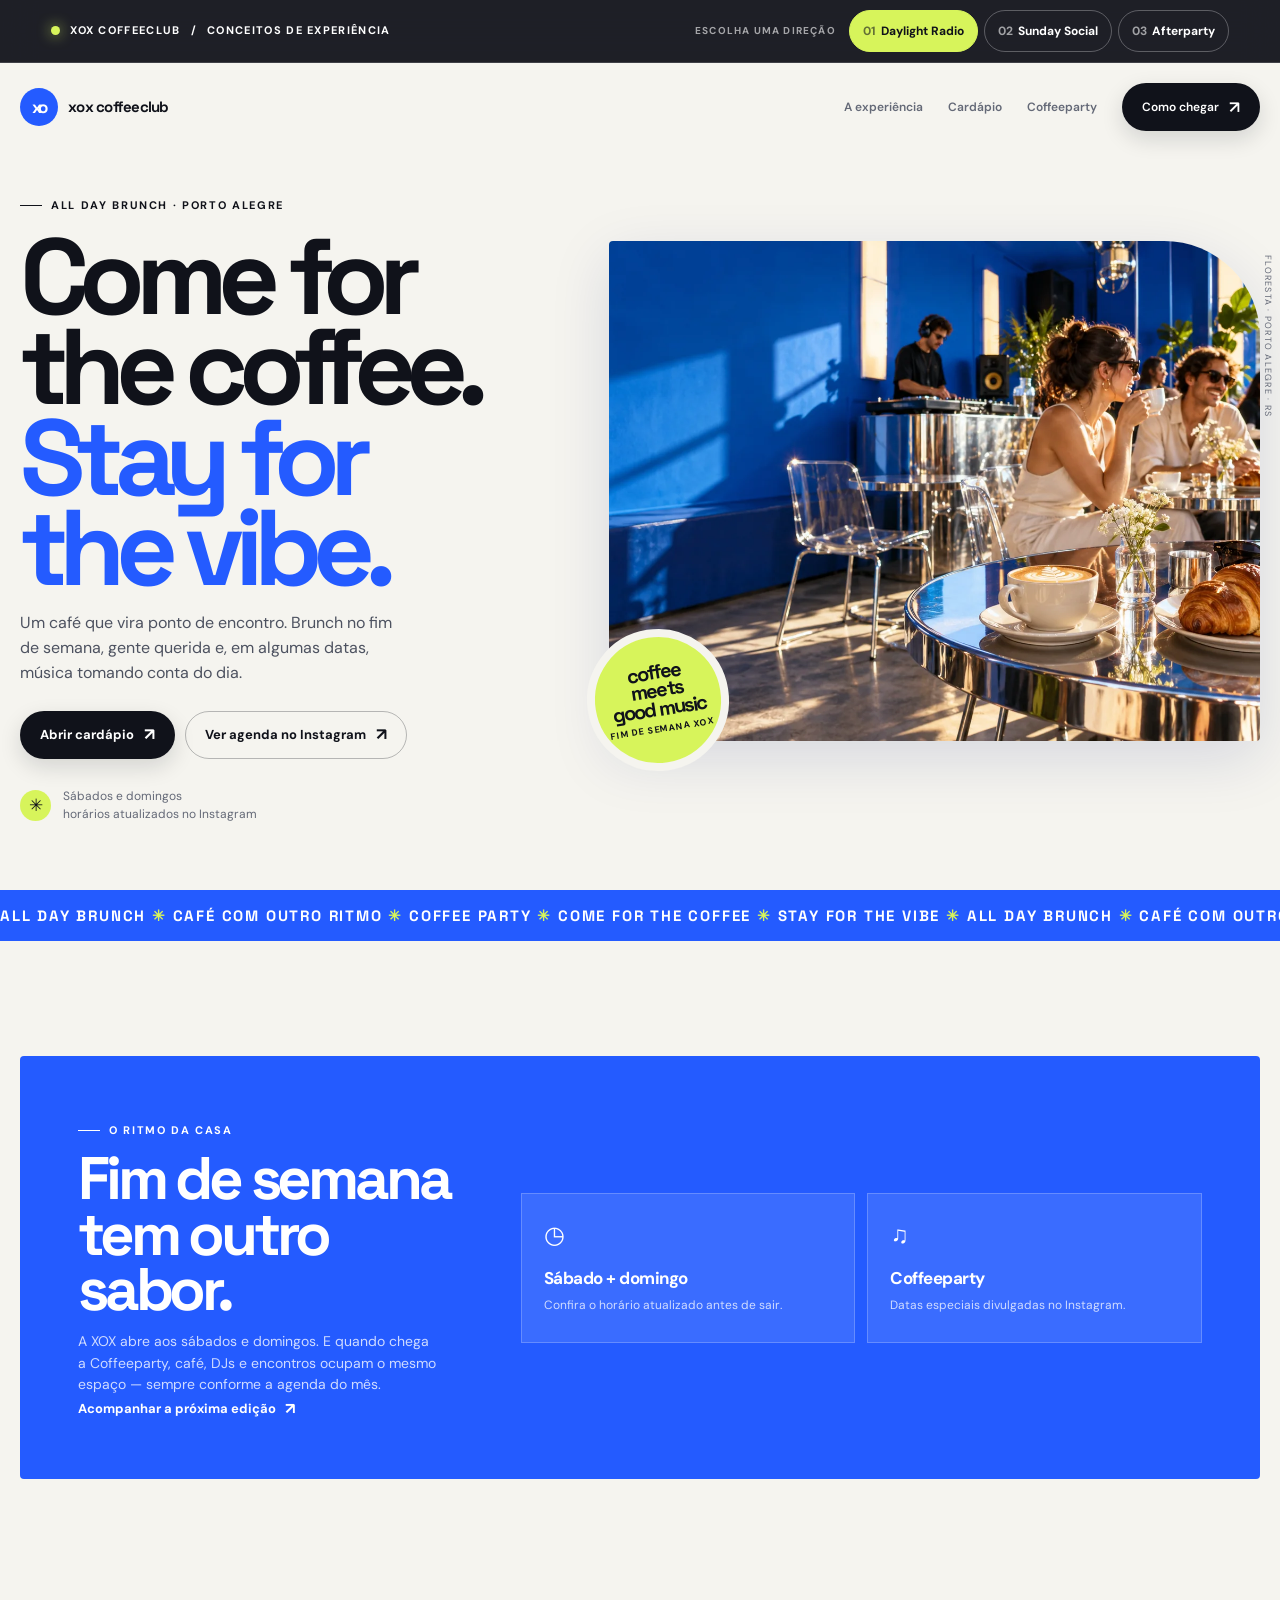
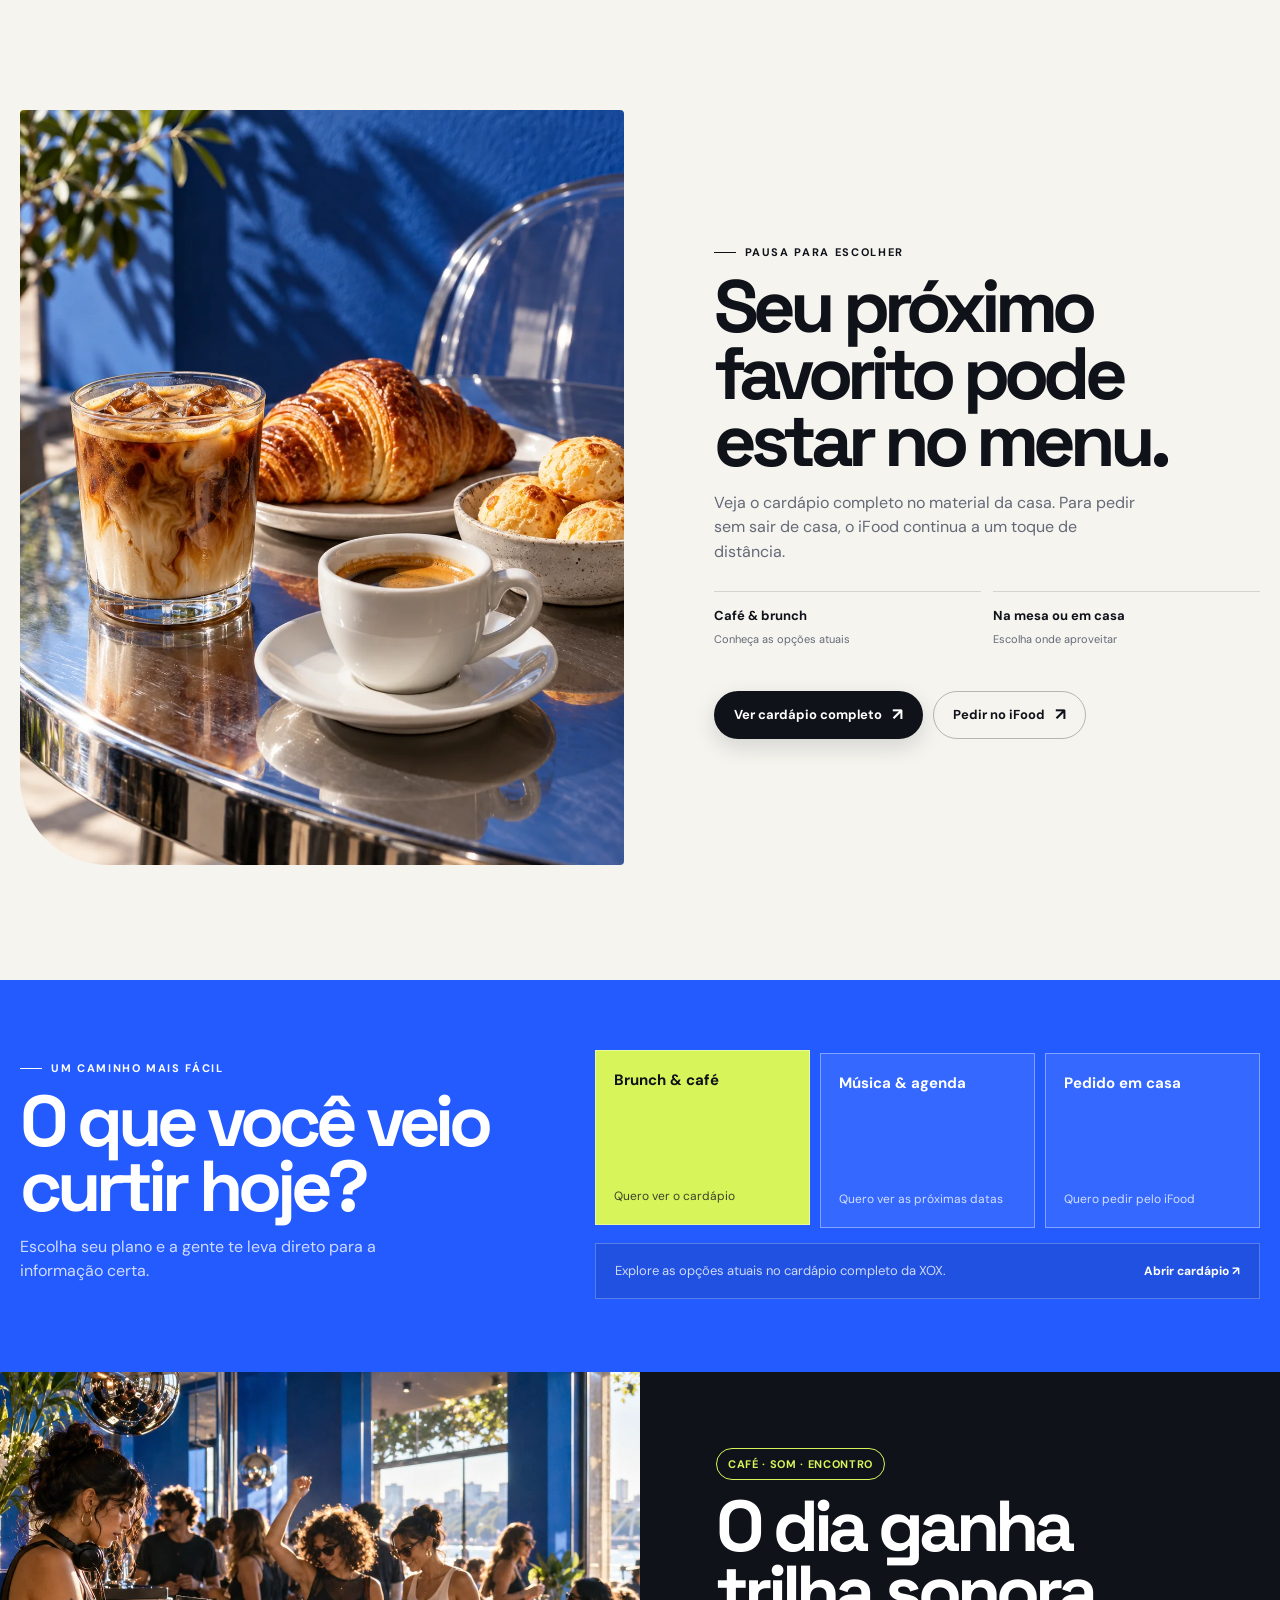
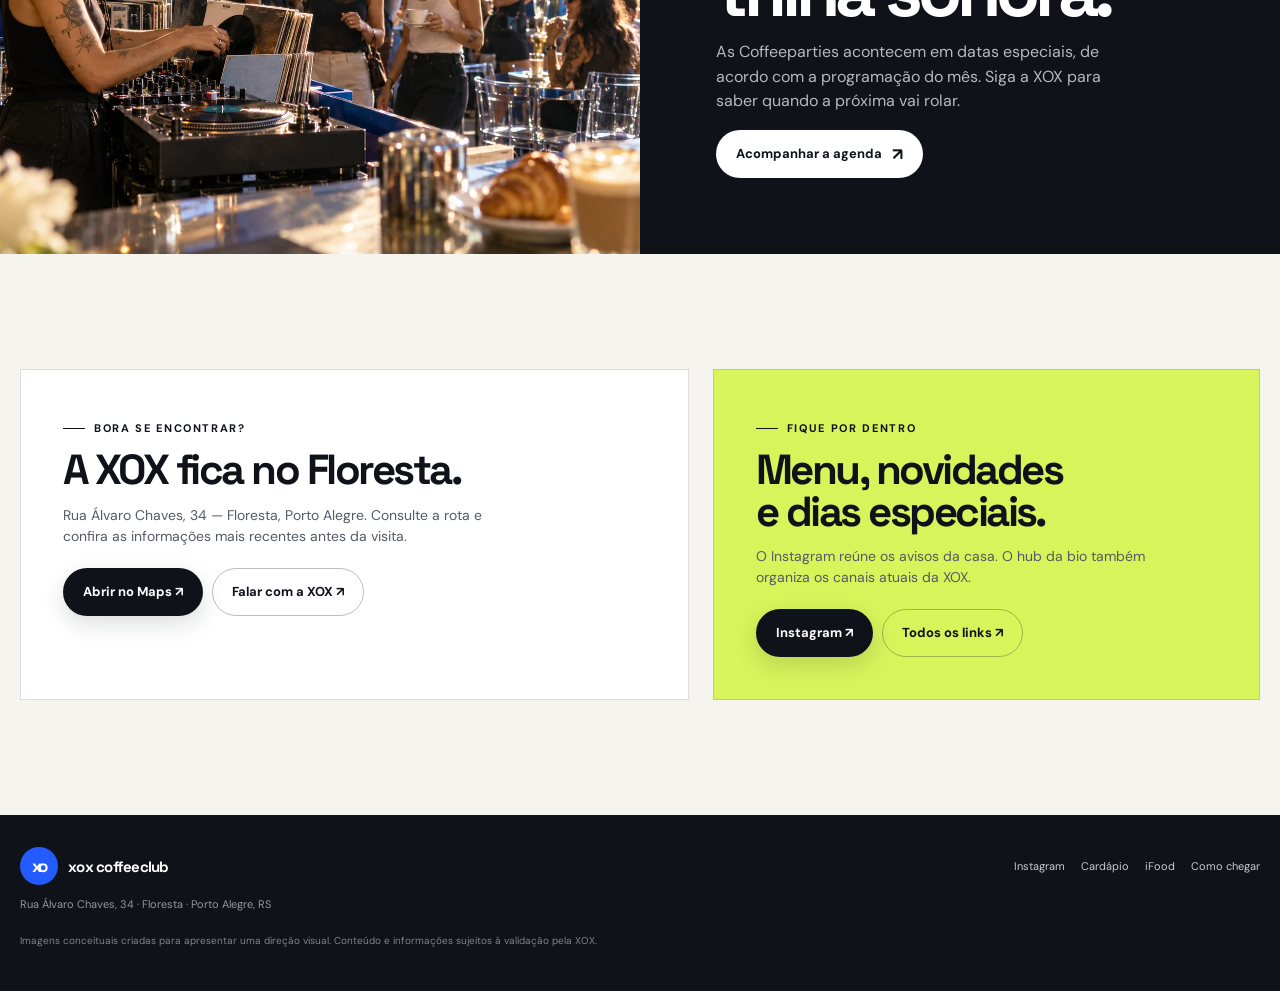
==== site/index.html @ 33d0fae4 "Build XOX Coffeeclub concept with three visual directions" ====
<!doctype html>
<html lang="pt-BR">
<head>
  <meta charset="utf-8">
  <meta name="viewport" content="width=device-width, initial-scale=1">
  <meta name="theme-color" content="#245bff">
  <meta name="description" content="XOX Coffeeclub — brunch de fim de semana, café e coffeeparties em Porto Alegre. Come for the coffee, stay for the vibe.">
  <title>XOX Coffeeclub — come for the coffee, stay for the vibe</title>
  <link rel="icon" href="assets/xox-mark.svg" type="image/svg+xml">
  <link rel="preconnect" href="https://fonts.googleapis.com">
  <link rel="preconnect" href="https://fonts.gstatic.com" crossorigin>
  <link href="https://fonts.googleapis.com/css2?family=Bebas+Neue&family=DM+Sans:wght@400;500;600;700&family=DM+Serif+Display:ital@0;1&family=Space+Grotesk:wght@400;500;600;700&display=swap" rel="stylesheet">
  <style>
    :root{color-scheme:light;--blue:#245bff;--blue-deep:#102c9f;--ink:#10121a;--paper:#f5f4ef;--white:#fff;--chrome:#c9cdd5;--lime:#d7f45b;--coral:#ff765e;--muted:#646977;--line:rgba(16,18,26,.14);--sans:"DM Sans",Arial,sans-serif;--display:"Space Grotesk",Arial,sans-serif;--serif:"DM Serif Display",Georgia,serif;--poster:"Bebas Neue",Impact,sans-serif;--ease:cubic-bezier(.2,.72,.2,1);--shadow:0 18px 60px rgba(14,34,113,.13)}
    *{box-sizing:border-box}html{scroll-behavior:smooth;scroll-padding-top:88px}body{margin:0;background:var(--paper);color:var(--ink);font-family:var(--sans);font-size:16px;line-height:1.55}a{color:inherit}button{font:inherit}img{display:block;max-width:100%}a,button{-webkit-tap-highlight-color:transparent}a:focus-visible,button:focus-visible{outline:3px solid var(--coral);outline-offset:4px}::selection{background:var(--lime);color:var(--ink)}
    .skip-link{position:fixed;z-index:1000;left:12px;top:12px;padding:12px 16px;background:var(--ink);color:#fff;transform:translateY(-160%)}.skip-link:focus{transform:none}
    .concept-bar{position:sticky;z-index:50;top:0;display:flex;align-items:center;justify-content:space-between;gap:12px;padding:10px clamp(14px,4vw,52px);background:rgba(16,18,26,.94);color:#fff;backdrop-filter:blur(16px);border-bottom:1px solid rgba(255,255,255,.15)}.concept-id{display:flex;align-items:center;gap:10px;font-size:11px;font-weight:700;letter-spacing:.12em;text-transform:uppercase;white-space:nowrap}.concept-dot{width:9px;height:9px;border-radius:50%;background:var(--lime);box-shadow:0 0 14px rgba(215,244,91,.8)}.switcher{display:flex;align-items:center;gap:6px}.switcher-label{margin-right:7px;color:rgba(255,255,255,.6);font-size:10px;font-weight:700;letter-spacing:.12em;text-transform:uppercase}.switcher button{min-height:42px;padding:0 13px;border:1px solid rgba(255,255,255,.28);border-radius:999px;background:transparent;color:#fff;font-size:12px;font-weight:700;cursor:pointer;transition:background .18s var(--ease),color .18s var(--ease),border-color .18s var(--ease),transform .18s var(--ease)}.switcher button:hover{transform:translateY(-1px);border-color:#fff}.switcher button[aria-pressed="true"]{background:var(--lime);border-color:var(--lime);color:var(--ink)}.switcher button .key{opacity:.58;margin-right:5px;font-variant-numeric:tabular-nums}.design-status{position:absolute;width:1px;height:1px;padding:0;margin:-1px;overflow:hidden;clip:rect(0,0,0,0);white-space:nowrap;border:0}
    .design{min-height:100vh;animation:designIn .48s var(--ease) both}.design[hidden]{display:none}.design.is-leaving{opacity:0;transform:translateY(8px);transition:opacity .16s ease,transform .16s ease}@keyframes designIn{from{opacity:0;transform:translateY(9px)}to{opacity:1;transform:translateY(0)}}
    .wrap{width:min(1240px,100% - 36px);margin-inline:auto}.eyebrow{display:inline-flex;align-items:center;gap:9px;font-size:11px;font-weight:700;letter-spacing:.15em;text-transform:uppercase}.eyebrow::before{content:"";width:22px;height:1px;background:currentColor}.pill{display:inline-flex;align-items:center;gap:8px;min-height:32px;padding:6px 11px;border:1px solid currentColor;border-radius:99px;font-size:11px;font-weight:700;letter-spacing:.06em;text-transform:uppercase}.btn{display:inline-flex;align-items:center;justify-content:center;gap:10px;min-height:48px;padding:0 19px;border:1px solid transparent;border-radius:99px;text-decoration:none;font-size:13px;font-weight:700;transition:transform .2s var(--ease),background .2s var(--ease),color .2s var(--ease),box-shadow .2s var(--ease)}.btn:hover{transform:translateY(-2px)}.btn-primary{background:var(--ink);color:#fff;box-shadow:0 8px 22px rgba(16,18,26,.14)}.btn-primary:hover{background:var(--blue);box-shadow:0 12px 26px rgba(36,91,255,.24)}.btn-light{background:var(--white);color:var(--ink)}.btn-outline{border-color:rgba(16,18,26,.28);background:transparent;color:var(--ink)}.arrow{font-size:17px;line-height:1;transition:transform .2s var(--ease)}.btn:hover .arrow{transform:translateX(4px)}.section-pad{padding-block:clamp(62px,9vw,116px)}.section-head{display:flex;align-items:end;justify-content:space-between;gap:24px;margin-bottom:30px}.section-head h2{max-width:720px;margin:10px 0 0;font-family:var(--display);font-size:clamp(34px,6vw,68px);line-height:.98;letter-spacing:-.06em}.section-head p{max-width:340px;margin:0;color:var(--muted);font-size:14px}.text-link{display:inline-flex;align-items:center;gap:9px;text-decoration:none;font-size:13px;font-weight:700}.text-link::after{content:"↗";font-size:16px;transition:transform .2s var(--ease)}.text-link:hover::after{transform:translate(2px,-2px)}
    /* Direction 01 — Daylight Radio: cobalt, editorial grid, light-as-stage. */
    .v1{--local-blue:#245bff;background:var(--paper)}.v1 .site-header{display:flex;align-items:center;justify-content:space-between;padding:20px 0}.brand-lockup{display:flex;align-items:center;gap:10px;text-decoration:none}.brand-symbol{display:grid;place-items:center;width:38px;height:38px;border-radius:50%;background:var(--blue);color:white;font-family:var(--display);font-size:17px;font-weight:700;letter-spacing:-.12em}.brand-name{font-family:var(--display);font-size:15px;font-weight:700;letter-spacing:-.05em}.site-nav{display:flex;align-items:center;gap:25px}.site-nav a{font-size:12px;font-weight:600;text-decoration:none;color:var(--muted)}.site-nav a:hover{color:var(--blue)}.site-nav .btn{color:white}.v1 .hero{display:grid;grid-template-columns:.88fr 1.12fr;align-items:center;gap:38px;padding:38px 0 66px}.v1 .hero-copy{position:relative;z-index:1}.v1 .hero h1{max-width:650px;margin:18px 0;font-family:var(--display);font-size:clamp(56px,8.4vw,112px);font-weight:700;line-height:.84;letter-spacing:-.09em}.v1 .hero h1 em{font-style:normal;color:var(--blue)}.v1 .hero-copy>p{max-width:390px;color:#4d5260;font-size:16px}.hero-actions{display:flex;flex-wrap:wrap;gap:10px;margin-top:25px}.hero-note{display:flex;align-items:center;gap:12px;margin-top:28px;color:var(--muted);font-size:12px}.hero-note .note-mark{display:grid;place-items:center;width:31px;height:31px;border-radius:50%;background:var(--lime);color:var(--ink);font-size:17px}.v1 .hero-visual{position:relative;min-height:530px}.v1 .hero-photo{position:absolute;inset:0 0 30px 22px;width:calc(100% - 22px);height:calc(100% - 30px);object-fit:cover;border-radius:4px 96px 4px 4px;box-shadow:var(--shadow)}.hero-stamp{position:absolute;left:0;bottom:0;display:grid;place-content:center;width:142px;height:142px;border:8px solid var(--paper);border-radius:50%;background:var(--lime);color:var(--ink);text-align:center;transform:rotate(-9deg)}.hero-stamp b{font-family:var(--display);font-size:20px;line-height:.92;letter-spacing:-.08em}.hero-stamp span{margin-top:5px;font-size:9px;font-weight:700;letter-spacing:.1em;text-transform:uppercase}.side-caption{position:absolute;right:-14px;top:14px;writing-mode:vertical-rl;color:var(--muted);font-size:9px;letter-spacing:.14em;text-transform:uppercase}.ticker{overflow:hidden;background:var(--blue);color:white}.ticker-track{display:flex;width:max-content;gap:28px;padding:14px 0;animation:ticker 28s linear infinite}.ticker-track span{font-family:var(--display);font-size:15px;font-weight:700;letter-spacing:.12em;text-transform:uppercase}.ticker-track i{color:var(--lime);font-style:normal}@keyframes ticker{to{transform:translateX(-50%)}}
    .v1 .weekend{display:grid;grid-template-columns:.75fr 1.25fr;gap:34px;align-items:center;background:var(--blue);color:#fff;border-radius:4px;padding:clamp(25px,5vw,58px)}.weekend h2{margin:12px 0;font-family:var(--display);font-size:clamp(34px,5vw,60px);line-height:.92;letter-spacing:-.07em}.weekend p{max-width:360px;margin-bottom:0;color:rgba(255,255,255,.78);font-size:14px}.weekend-info{display:grid;grid-template-columns:1fr 1fr;gap:12px}.info-tile{min-height:150px;padding:22px;background:rgba(255,255,255,.1);border:1px solid rgba(255,255,255,.22)}.info-tile .tile-icon{font-size:24px}.info-tile h3{margin:12px 0 5px;font-size:17px;letter-spacing:-.03em}.info-tile p{margin:0;color:rgba(255,255,255,.76);font-size:12px}.v1 .menu-feature{display:grid;grid-template-columns:1.05fr .95fr;gap:clamp(28px,7vw,90px);align-items:center}.menu-photo{width:100%;aspect-ratio:4/5;object-fit:cover;border-radius:4px 4px 4px 88px}.menu-copy h2{margin:12px 0;font-family:var(--display);font-size:clamp(40px,6vw,74px);line-height:.91;letter-spacing:-.08em}.menu-copy>p{max-width:435px;color:var(--muted)}.menu-points{display:grid;grid-template-columns:1fr 1fr;gap:12px;margin:26px 0}.menu-point{padding:14px 0;border-top:1px solid var(--line)}.menu-point b{display:block;font-size:13px}.menu-point span{font-size:11px;color:var(--muted)}.v1 .party-band{display:grid;grid-template-columns:1fr 1fr;background:var(--ink);color:#fff}.party-band img{width:100%;height:100%;min-height:380px;object-fit:cover}.party-copy{padding:clamp(28px,6vw,76px);align-self:center}.party-copy h2{margin:14px 0;font-family:var(--display);font-size:clamp(40px,6vw,72px);line-height:.9;letter-spacing:-.07em}.party-copy p{max-width:400px;color:rgba(255,255,255,.7)}.party-copy .pill{color:var(--lime)}.visit-block{display:grid;grid-template-columns:1.1fr .9fr;gap:24px;align-items:stretch}.visit-card{padding:clamp(24px,4vw,42px);background:#fff;border:1px solid var(--line)}.visit-card.blue{background:var(--lime)}.visit-card h3{margin:12px 0;font-family:var(--display);font-size:clamp(28px,4vw,42px);line-height:.98;letter-spacing:-.06em}.visit-card p{max-width:440px;color:#555a66;font-size:14px}.visit-actions{display:flex;flex-wrap:wrap;gap:9px;margin-top:20px}.v1 .footer{padding:32px 0;background:var(--ink);color:#fff}.footer-row{display:flex;align-items:center;justify-content:space-between;gap:18px}.footer-meta{color:rgba(255,255,255,.56);font-size:11px}.footer-links{display:flex;flex-wrap:wrap;gap:16px}.footer-links a{font-size:11px;color:rgba(255,255,255,.78);text-decoration:none}.concept-note{margin-top:20px;color:rgba(255,255,255,.48);font-size:10px}
    /* Direction 02 — Sunday Social: soft editorial journal, hospitality first. */
    .v2{background:#f7f3e9;color:#201b17}.v2 .site-header{display:flex;align-items:center;justify-content:space-between;padding:20px 0;border-bottom:1px solid rgba(32,27,23,.17)}.v2 .brand-symbol{border-radius:10px;background:#e3e5ff;color:#233bb5}.v2 .brand-name{font-family:var(--serif);font-size:19px;font-weight:400;letter-spacing:-.03em}.v2 .site-nav a{color:#635d55}.v2 .site-nav .btn{color:#fff}.v2 .hero{position:relative;display:grid;grid-template-columns:.72fr 1.28fr;gap:35px;align-items:center;padding:54px 0 85px}.v2 .hero h1{max-width:570px;margin:18px 0;font-family:var(--serif);font-size:clamp(57px,8vw,106px);font-weight:400;line-height:.88;letter-spacing:-.065em}.v2 .hero h1 em{color:#3159e8;font-weight:400}.v2 .hero-copy>p{max-width:360px;color:#645f59;font-size:15px}.v2 .hero-visual{position:relative;padding:0 14px 20px 0}.v2 .hero-photo{width:100%;height:min(60vw,610px);min-height:390px;object-fit:cover;border-radius:48% 48% 3px 3px}.v2 .hero-stamp{left:auto;right:-5px;bottom:0;width:128px;height:128px;border:7px solid #f7f3e9;background:#ffad83;transform:rotate(8deg)}.v2 .side-caption{right:auto;left:-17px;top:70px;color:#615c57}.v2 .hero-note .note-mark{background:#d9e3ff}.v2 .journal-rule{border-top:1px solid rgba(32,27,23,.17);border-bottom:1px solid rgba(32,27,23,.17);padding:14px 0;color:#5b554d;font-family:var(--serif);font-size:18px;text-align:center}.v2 .journal-rule em{color:#3159e8}.v2 .weekend{position:relative;display:grid;grid-template-columns:.8fr 1.2fr;gap:30px;align-items:start;background:#e3e5ff;color:#201b17;border-radius:160px 4px 4px 4px;padding:clamp(30px,5vw,60px)}.v2 .weekend h2{margin:13px 0;font-family:var(--serif);font-size:clamp(36px,5vw,57px);font-weight:400;line-height:.96;letter-spacing:-.06em}.v2 .weekend p{max-width:350px;color:#5e5a67}.v2 .weekend-info{gap:0}.v2 .info-tile{min-height:144px;background:transparent;border:0;border-left:1px solid rgba(32,27,23,.2);border-radius:0}.v2 .info-tile h3{font-family:var(--serif);font-size:20px;font-weight:400}.v2 .info-tile p{color:#5e5a67}.v2 .menu-feature{display:grid;grid-template-columns:.85fr 1.15fr;gap:clamp(28px,7vw,100px);align-items:center}.v2 .menu-photo{order:2;aspect-ratio:1/1;border-radius:50% 50% 4px 4px}.v2 .menu-copy{order:1}.v2 .menu-copy h2{font-family:var(--serif);font-size:clamp(45px,6vw,76px);font-weight:400;line-height:.94;letter-spacing:-.07em}.v2 .menu-point{border-color:rgba(32,27,23,.2)}.v2 .party-band{display:grid;grid-template-columns:1.1fr .9fr;background:#ffd7c3;color:#201b17}.v2 .party-band img{min-height:390px}.v2 .party-copy{padding:clamp(28px,6vw,68px);align-self:center}.v2 .party-copy h2{font-family:var(--serif);font-size:clamp(42px,6vw,70px);font-weight:400;line-height:.91;letter-spacing:-.07em}.v2 .party-copy p{color:#5e524b}.v2 .party-copy .pill{color:#20202a}.v2 .visit-card{background:#fffdf8;border-radius:3px 80px 3px 3px}.v2 .visit-card.blue{background:#dce6ff;border-radius:80px 3px 3px 3px}.v2 .visit-card h3{font-family:var(--serif);font-size:clamp(31px,4vw,45px);font-weight:400;line-height:.98}.v2 .visit-card p{color:#625e58}.v2 .btn-primary{background:#243fbf}.v2 .btn-primary:hover{background:#172d98}.v2 .footer{padding:32px 0;background:#201b17;color:#fff}
    /* Direction 03 — Coffee Afterparty: oversized type, poster grid, chrome night. */
    .v3{background:#10121a;color:#f5f4ef}.v3 .site-header{display:flex;align-items:center;justify-content:space-between;padding:20px 0;border-bottom:1px solid rgba(255,255,255,.19)}.v3 .brand-symbol{background:var(--lime);color:var(--ink);border-radius:0;font-family:var(--poster);font-size:21px}.v3 .brand-name{font-family:var(--poster);font-size:20px;letter-spacing:.04em}.v3 .site-nav a{color:rgba(255,255,255,.65)}.v3 .site-nav .btn{color:#10121a}.v3 .btn-primary{background:var(--lime);color:var(--ink)}.v3 .btn-primary:hover{background:#fff}.v3 .btn-outline{color:#fff;border-color:rgba(255,255,255,.45)}.v3 .hero{position:relative;display:grid;grid-template-columns:1fr 1fr;min-height:670px;align-items:stretch;padding:42px 0 54px}.v3 .hero-copy{position:relative;z-index:2;display:flex;flex-direction:column;justify-content:center;padding:24px 0}.v3 .hero h1{max-width:740px;margin:18px -90px 16px 0;font-family:var(--poster);font-size:clamp(90px,15vw,198px);font-weight:400;line-height:.72;letter-spacing:-.035em}.v3 .hero h1 em{color:var(--lime);font-style:normal}.v3 .hero-copy>p{max-width:375px;color:rgba(255,255,255,.68)}.v3 .hero-visual{position:relative;min-height:540px}.v3 .hero-photo{position:absolute;inset:0;width:100%;height:100%;object-fit:cover;clip-path:polygon(14% 0,100% 0,100% 100%,0 87%)}.v3 .hero-stamp{left:auto;right:-4px;bottom:5px;width:132px;height:132px;border:7px solid var(--ink);border-radius:0;background:var(--coral);transform:rotate(8deg)}.v3 .hero-stamp b{font-family:var(--poster);font-size:25px;letter-spacing:.02em}.v3 .hero-note{color:rgba(255,255,255,.55)}.v3 .hero-note .note-mark{border-radius:0;background:var(--lime)}.v3 .side-caption{right:4px;color:rgba(255,255,255,.68)}.v3 .poster-strip{overflow:hidden;padding:12px 0;background:var(--lime);color:var(--ink);transform:rotate(-1deg) scale(1.01)}.v3 .poster-strip div{display:flex;align-items:center;justify-content:space-around;gap:24px;min-width:900px;font-family:var(--poster);font-size:21px;letter-spacing:.08em;text-transform:uppercase}.v3 .poster-strip span::after{content:"✳";margin-left:24px;color:var(--blue)}.v3 .weekend{display:grid;grid-template-columns:.8fr 1.2fr;gap:30px;align-items:start;border:1px solid rgba(255,255,255,.24);padding:clamp(25px,5vw,56px)}.v3 .weekend h2{margin:12px 0;font-family:var(--poster);font-size:clamp(47px,7vw,82px);line-height:.83;letter-spacing:.01em}.v3 .weekend p{max-width:360px;color:rgba(255,255,255,.62)}.v3 .weekend-info{gap:0}.v3 .info-tile{background:transparent;border:0;border-left:1px solid rgba(255,255,255,.25);border-radius:0}.v3 .info-tile h3{font-family:var(--poster);font-size:25px;letter-spacing:.03em}.v3 .info-tile p{color:rgba(255,255,255,.58)}.v3 .section-head p{color:rgba(255,255,255,.58)}.v3 .section-head h2{font-family:var(--poster);font-size:clamp(48px,8vw,92px);font-weight:400;line-height:.84;letter-spacing:.01em}.v3 .menu-feature{display:grid;grid-template-columns:1fr 1fr;gap:30px;align-items:center}.v3 .menu-photo{aspect-ratio:1/1;object-fit:cover;border:1px solid rgba(255,255,255,.25);border-radius:0}.v3 .menu-copy h2{font-family:var(--poster);font-size:clamp(55px,8vw,96px);font-weight:400;line-height:.82;letter-spacing:.01em}.v3 .menu-copy>p{color:rgba(255,255,255,.62)}.v3 .menu-point{border-color:rgba(255,255,255,.22)}.v3 .menu-point span{color:rgba(255,255,255,.5)}.v3 .party-band{display:grid;grid-template-columns:1fr 1fr;border-block:1px solid rgba(255,255,255,.22);background:#181b25}.v3 .party-band img{min-height:420px}.v3 .party-copy h2{font-family:var(--poster);font-size:clamp(56px,8vw,96px);font-weight:400;line-height:.8;letter-spacing:.01em}.v3 .party-copy p{color:rgba(255,255,255,.62)}.v3 .party-copy .pill{color:var(--lime)}.v3 .visit-card{background:#1a1d27;border:1px solid rgba(255,255,255,.25)}.v3 .visit-card.blue{background:var(--blue);border-color:var(--blue)}.v3 .visit-card h3{font-family:var(--poster);font-size:clamp(38px,5vw,58px);font-weight:400;line-height:.85;letter-spacing:.01em}.v3 .visit-card p{color:rgba(255,255,255,.7)}.v3 .footer{padding:32px 0;background:#08090d;color:#fff}
    .experience{position:relative;overflow:hidden;background:var(--blue);color:#fff}.experience-inner{display:grid;grid-template-columns:.9fr 1.1fr;gap:30px;align-items:center;padding:clamp(35px,6vw,72px) 0}.experience h2{margin:12px 0;font-family:var(--display);font-size:clamp(38px,6vw,72px);line-height:.9;letter-spacing:-.07em}.experience p{max-width:400px;color:rgba(255,255,255,.78)}.experience-options{display:grid;grid-template-columns:repeat(3,1fr);gap:10px}.experience-option{display:flex;flex-direction:column;justify-content:space-between;min-height:175px;padding:18px;border:1px solid rgba(255,255,255,.38);background:rgba(255,255,255,.08);color:#fff;text-align:left;cursor:pointer;transition:background .18s ease,transform .18s ease}.experience-option:hover,.experience-option[aria-pressed="true"]{background:var(--lime);color:var(--ink);transform:translateY(-3px)}.experience-option b{font-size:15px}.experience-option span{font-size:12px;opacity:.78}.experience-result{display:flex;align-items:center;justify-content:space-between;gap:18px;grid-column:1/-1;margin-top:5px;padding:17px 19px;background:rgba(16,18,26,.13);border:1px solid rgba(255,255,255,.25)}.experience-result p{margin:0;font-size:13px}.experience-result a{flex:none;color:#fff;font-size:12px;font-weight:700;text-decoration:none}.experience-result a:hover{text-decoration:underline}.v2 .experience{background:#e3e5ff;color:#201b17}.v2 .experience p{color:#5e5a67}.v2 .experience-option{border-color:rgba(32,27,23,.25);background:rgba(255,255,255,.34);color:#201b17}.v2 .experience-option:hover,.v2 .experience-option[aria-pressed="true"]{background:#3159e8;color:#fff}.v2 .experience-result{background:rgba(49,89,232,.08);border-color:rgba(32,27,23,.18)}.v2 .experience-result a{color:#243fbf}.v3 .experience{background:#245bff}.v3 .experience h2{font-family:var(--poster);font-size:clamp(50px,8vw,90px);font-weight:400;line-height:.84;letter-spacing:.01em}.v3 .experience-option{border-radius:0}.v3 .experience-option b{font-family:var(--poster);font-size:21px;font-weight:400;letter-spacing:.04em}
    .v2 .section-head h2{font-family:var(--serif);font-weight:400;letter-spacing:-.05em}.v2 .eyebrow{letter-spacing:.11em}.v2 .footer-meta{color:rgba(255,255,255,.56)}
    @media(max-width:900px){.v1 .hero,.v2 .hero{grid-template-columns:1fr 1fr;gap:20px}.v1 .hero-visual{min-height:440px}.v2 .hero-visual{min-height:420px}.v3 .hero{min-height:580px}.v3 .hero-visual{min-height:470px}.v3 .hero h1{font-size:clamp(82px,14vw,140px);margin-right:-65px}.experience-inner{grid-template-columns:1fr}.experience-options{max-width:760px}.visit-block{grid-template-columns:1fr 1fr}}
    @media(max-width:680px){.concept-bar{align-items:flex-start;flex-direction:column;padding:10px 14px;gap:8px}.concept-id{font-size:9px}.switcher{width:100%;justify-content:space-between;gap:5px}.switcher-label{display:none}.switcher button{flex:1;min-height:40px;padding:0 7px;font-size:11px}.switcher button .key{display:none}.wrap{width:min(100% - 30px,520px)}.site-header{gap:12px}.site-nav{gap:12px}.site-nav a:not(.btn){display:none}.site-nav .btn{min-height:42px;padding:0 13px;font-size:11px}.brand-symbol{width:34px;height:34px}.brand-name{font-size:13px}.v1 .hero,.v2 .hero{grid-template-columns:1fr;padding:30px 0 50px}.v1 .hero h1{font-size:clamp(63px,18vw,94px)}.v1 .hero-visual{min-height:360px}.v1 .hero-photo{left:12px;width:calc(100% - 12px);border-top-right-radius:70px}.v1 .hero-stamp{width:116px;height:116px}.v1 .hero-stamp b{font-size:17px}.v1 .side-caption{right:-4px}.hero-actions .btn{flex:1}.v2 .hero h1{font-size:clamp(65px,18vw,91px)}.v2 .hero-visual{min-height:350px;padding-right:6px}.v2 .hero-photo{height:350px;min-height:0}.v2 .side-caption{left:-8px}.section-head{align-items:flex-start;flex-direction:column;margin-bottom:23px}.section-head p{font-size:13px}.section-pad{padding-block:62px}.v1 .weekend,.v2 .weekend,.v3 .weekend{grid-template-columns:1fr;gap:20px;padding:26px}.weekend-info{grid-template-columns:1fr 1fr}.info-tile{min-height:136px;padding:15px}.info-tile h3{font-size:15px}.info-tile p{font-size:11px}.v2 .weekend{border-radius:64px 3px 3px 3px}.v1 .menu-feature,.v2 .menu-feature,.v3 .menu-feature{grid-template-columns:1fr;gap:24px}.v1 .menu-photo,.v2 .menu-photo,.v3 .menu-photo{order:0;width:100%;aspect-ratio:1.18/1;border-radius:4px 4px 4px 50px}.v2 .menu-photo{border-radius:50% 50% 4px 4px}.v1 .menu-copy,.v2 .menu-copy{order:1}.menu-points{gap:8px}.v1 .party-band,.v2 .party-band,.v3 .party-band{grid-template-columns:1fr}.party-band img{min-height:270px;max-height:340px;order:0}.party-copy{padding:28px 22px 36px}.visit-block{grid-template-columns:1fr}.visit-card{padding:24px}.experience-options{grid-template-columns:1fr}.experience-option{min-height:105px}.experience-result{align-items:flex-start;flex-direction:column}.v3 .hero{grid-template-columns:1fr;min-height:0;padding:22px 0 48px}.v3 .hero-copy{padding:24px 0 0}.v3 .hero h1{font-size:clamp(94px,25vw,152px);margin:12px 0 12px}.v3 .hero-visual{min-height:360px}.v3 .hero-photo{clip-path:polygon(9% 0,100% 0,100% 100%,0 90%)}.v3 .hero-stamp{right:0}.v3 .poster-strip div{font-size:18px}.footer-row{align-items:flex-start;flex-direction:column}.footer-links{gap:13px}.v3 .section-head h2{font-size:clamp(53px,17vw,82px)}}
    @media(max-width:380px){.switcher button{font-size:10px}.v1 .hero h1{font-size:60px}.v2 .hero h1{font-size:61px}.v3 .hero h1{font-size:88px}.weekend-info{grid-template-columns:1fr}.info-tile{min-height:0}.hero-actions{flex-direction:column}.hero-actions .btn{width:100%}}
    @media(prefers-reduced-motion:reduce){*,*::before,*::after{scroll-behavior:auto!important;animation-duration:.01ms!important;animation-iteration-count:1!important;transition-duration:.01ms!important}.ticker-track{animation:none}.design{animation:none}}
  </style>
</head>
<body>
  <a class="skip-link" href="#conteudo">Pular para o conteúdo</a>
  <div class="concept-bar" aria-label="Seletor de proposta visual">
    <div class="concept-id"><span class="concept-dot" aria-hidden="true"></span> XOX coffeeclub <span aria-hidden="true">/</span> conceitos de experiência</div>
    <div class="switcher" role="group" aria-label="Trocar design do site">
      <span class="switcher-label">Escolha uma direção</span>
      <button type="button" data-go="v1" aria-pressed="true"><span class="key">01</span>Daylight Radio</button>
      <button type="button" data-go="v2" aria-pressed="false"><span class="key">02</span>Sunday Social</button>
      <button type="button" data-go="v3" aria-pressed="false"><span class="key">03</span>Afterparty</button>
    </div>
    <span class="design-status" aria-live="polite" aria-atomic="true"></span>
  </div>

  <main id="conteudo">
    <article class="design v1" id="v1" aria-label="Conceito Daylight Radio">
      <div class="wrap">
        <header class="site-header">
          <a class="brand-lockup" href="#v1" aria-label="XOX Coffeeclub, início"><span class="brand-symbol" aria-hidden="true">xo</span><span class="brand-name">xox coffeeclub</span></a>
          <nav class="site-nav" aria-label="Navegação principal"><a href="#experiencia-v1">A experiência</a><a href="#menu-v1">Cardápio</a><a href="#agenda-v1">Coffeeparty</a><a class="btn btn-primary" href="https://www.google.com/maps/search/?api=1&query=Xox+Coffeeclub+R.+%C3%81lvaro+Chaves+34+Porto+Alegre" target="_blank" rel="noopener noreferrer">Como chegar <span class="arrow" aria-hidden="true">↗</span></a></nav>
        </header>
        <section class="hero" aria-labelledby="v1-title">
          <div class="hero-copy"><span class="eyebrow">all day brunch · Porto Alegre</span><h1 id="v1-title">Come for<br>the coffee.<br><em>Stay for<br>the vibe.</em></h1><p>Um café que vira ponto de encontro. Brunch no fim de semana, gente querida e, em algumas datas, música tomando conta do dia.</p><div class="hero-actions"><a class="btn btn-primary" href="https://drive.google.com/file/d/1HCCGktYftEY3dqmyj49eFKGU0VGF2S8l/view?usp=drive_link" target="_blank" rel="noopener noreferrer">Abrir cardápio <span class="arrow" aria-hidden="true">↗</span></a><a class="btn btn-outline" href="https://www.instagram.com/xoxcoffeeclub/" target="_blank" rel="noopener noreferrer">Ver agenda no Instagram <span class="arrow" aria-hidden="true">↗</span></a></div><div class="hero-note"><span class="note-mark" aria-hidden="true">✳</span><span>Sábados e domingos<br>horários atualizados no Instagram</span></div></div>
          <div class="hero-visual"><img class="hero-photo" src="assets/xox-daylight-cafe.webp" alt="Imagem conceitual de um café iluminado, com parede azul, mesa espelhada e café servido" fetchpriority="high"><div class="hero-stamp"><b>coffee<br>meets<br>good music</b><span>fim de semana XOX</span></div><span class="side-caption">Floresta · Porto Alegre · RS</span></div>
        </section>
      </div>
      <div class="ticker" aria-label="Café, brunch e música durante o dia"><div class="ticker-track" aria-hidden="true"><span>all day brunch <i>✳</i> café com outro ritmo <i>✳</i> coffee party <i>✳</i> come for the coffee <i>✳</i> stay for the vibe <i>✳</i> all day brunch <i>✳</i> café com outro ritmo <i>✳</i> coffee party <i>✳</i> come for the coffee <i>✳</i> stay for the vibe <i>✳</i></span></div></div>
      <section class="section-pad" id="experiencia-v1"><div class="wrap weekend"><div><span class="eyebrow">o ritmo da casa</span><h2>Fim de semana<br>tem outro sabor.</h2><p>A XOX abre aos sábados e domingos. E quando chega a Coffeeparty, café, DJs e encontros ocupam o mesmo espaço — sempre conforme a agenda do mês.</p><a class="text-link" href="https://www.instagram.com/xoxcoffeeclub/" target="_blank" rel="noopener noreferrer">Acompanhar a próxima edição</a></div><div class="weekend-info"><div class="info-tile"><span class="tile-icon" aria-hidden="true">◷</span><h3>Sábado + domingo</h3><p>Confira o horário atualizado antes de sair.</p></div><div class="info-tile"><span class="tile-icon" aria-hidden="true">♫</span><h3>Coffeeparty</h3><p>Datas especiais divulgadas no Instagram.</p></div></div></div></section>
      <section class="section-pad" id="menu-v1"><div class="wrap menu-feature"><img class="menu-photo" src="assets/xox-brunch-detail.webp" alt="Imagem conceitual de café, croissant e pão de queijo sobre uma mesa cromada" loading="lazy"><div class="menu-copy"><span class="eyebrow">pausa para escolher</span><h2>Seu próximo<br>favorito pode<br>estar no menu.</h2><p>Veja o cardápio completo no material da casa. Para pedir sem sair de casa, o iFood continua a um toque de distância.</p><div class="menu-points"><div class="menu-point"><b>Café & brunch</b><span>Conheça as opções atuais</span></div><div class="menu-point"><b>Na mesa ou em casa</b><span>Escolha onde aproveitar</span></div></div><div class="hero-actions"><a class="btn btn-primary" href="https://drive.google.com/file/d/1HCCGktYftEY3dqmyj49eFKGU0VGF2S8l/view?usp=drive_link" target="_blank" rel="noopener noreferrer">Ver cardápio completo <span class="arrow" aria-hidden="true">↗</span></a><a class="btn btn-outline" href="https://www.ifood.com.br/delivery/porto-alegre-rs/xox-coffeeclub-floresta/fa80816a-323a-4dc0-9d6d-e260d02aa68b?utm_medium=share" target="_blank" rel="noopener noreferrer">Pedir no iFood <span class="arrow" aria-hidden="true">↗</span></a></div></div></div></section>
      <section class="experience" aria-labelledby="mood-v1"><div class="wrap experience-inner"><div><span class="eyebrow">um caminho mais fácil</span><h2 id="mood-v1">O que você veio<br>curtir hoje?</h2><p>Escolha seu plano e a gente te leva direto para a informação certa.</p></div><div class="experience-options" data-choices><button class="experience-option" type="button" aria-pressed="true" data-choice="brunch"><b>Brunch & café</b><span>Quero ver o cardápio</span></button><button class="experience-option" type="button" aria-pressed="false" data-choice="agenda"><b>Música & agenda</b><span>Quero ver as próximas datas</span></button><button class="experience-option" type="button" aria-pressed="false" data-choice="delivery"><b>Pedido em casa</b><span>Quero pedir pelo iFood</span></button><div class="experience-result" aria-live="polite"><p data-result>Explore as opções atuais no cardápio completo da XOX.</p><a data-result-link href="https://drive.google.com/file/d/1HCCGktYftEY3dqmyj49eFKGU0VGF2S8l/view?usp=drive_link" target="_blank" rel="noopener noreferrer">Abrir cardápio ↗</a></div></div></div></section>
      <section class="party-band" id="agenda-v1"><img src="assets/xox-coffee-party.webp" alt="Imagem conceitual de uma DJ tocando durante o dia em um café azul cheio de pessoas" loading="lazy"><div class="party-copy"><span class="pill">café · som · encontro</span><h2>O dia ganha<br>trilha sonora.</h2><p>As Coffeeparties acontecem em datas especiais, de acordo com a programação do mês. Siga a XOX para saber quando a próxima vai rolar.</p><a class="btn btn-light" href="https://www.instagram.com/xoxcoffeeclub/" target="_blank" rel="noopener noreferrer">Acompanhar a agenda <span class="arrow" aria-hidden="true">↗</span></a></div></section>
      <section class="section-pad"><div class="wrap visit-block"><div class="visit-card"><span class="eyebrow">bora se encontrar?</span><h3>A XOX fica no Floresta.</h3><p>Rua Álvaro Chaves, 34 — Floresta, Porto Alegre. Consulte a rota e confira as informações mais recentes antes da visita.</p><div class="visit-actions"><a class="btn btn-primary" href="https://www.google.com/maps/search/?api=1&query=Xox+Coffeeclub+R.+%C3%81lvaro+Chaves+34+Porto+Alegre" target="_blank" rel="noopener noreferrer">Abrir no Maps ↗</a><a class="btn btn-outline" href="https://wa.me/555131912425" target="_blank" rel="noopener noreferrer">Falar com a XOX ↗</a></div></div><div class="visit-card blue"><span class="eyebrow">fique por dentro</span><h3>Menu, novidades<br>e dias especiais.</h3><p>O Instagram reúne os avisos da casa. O hub da bio também organiza os canais atuais da XOX.</p><div class="visit-actions"><a class="btn btn-primary" href="https://www.instagram.com/xoxcoffeeclub/" target="_blank" rel="noopener noreferrer">Instagram ↗</a><a class="btn btn-outline" href="https://xox.keepo.bio/" target="_blank" rel="noopener noreferrer">Todos os links ↗</a></div></div></div></section>
      <footer class="footer"><div class="wrap"><div class="footer-row"><a class="brand-lockup" href="#v1" aria-label="XOX Coffeeclub, voltar ao início"><span class="brand-symbol" aria-hidden="true">xo</span><span class="brand-name">xox coffeeclub</span></a><div class="footer-links"><a href="https://www.instagram.com/xoxcoffeeclub/" target="_blank" rel="noopener noreferrer">Instagram</a><a href="https://drive.google.com/file/d/1HCCGktYftEY3dqmyj49eFKGU0VGF2S8l/view?usp=drive_link" target="_blank" rel="noopener noreferrer">Cardápio</a><a href="https://www.ifood.com.br/delivery/porto-alegre-rs/xox-coffeeclub-floresta/fa80816a-323a-4dc0-9d6d-e260d02aa68b?utm_medium=share" target="_blank" rel="noopener noreferrer">iFood</a><a href="https://www.google.com/maps/search/?api=1&query=Xox+Coffeeclub+R.+%C3%81lvaro+Chaves+34+Porto+Alegre" target="_blank" rel="noopener noreferrer">Como chegar</a></div></div><p class="footer-meta">Rua Álvaro Chaves, 34 · Floresta · Porto Alegre, RS</p><p class="concept-note">Imagens conceituais criadas para apresentar uma direção visual. Conteúdo e informações sujeitos à validação pela XOX.</p></div></footer>
    </article>

    <article class="design v2" id="v2" aria-label="Conceito Sunday Social" hidden>
      <div class="wrap"><header class="site-header"><a class="brand-lockup" href="#v2" aria-label="XOX Coffeeclub, início"><span class="brand-symbol" aria-hidden="true">xo</span><span class="brand-name">xox coffeeclub</span></a><nav class="site-nav" aria-label="Navegação principal"><a href="#experiencia-v2">O fim de semana</a><a href="#menu-v2">Cardápio</a><a href="#agenda-v2">Coffeeparty</a><a class="btn btn-primary" href="https://www.google.com/maps/search/?api=1&query=Xox+Coffeeclub+R.+%C3%81lvaro+Chaves+34+Porto+Alegre" target="_blank" rel="noopener noreferrer">Encontrar a casa ↗</a></nav></header>
        <section class="hero" aria-labelledby="v2-title"><div class="hero-copy"><span class="eyebrow">um convite para desacelerar</span><h1 id="v2-title">O fim de semana tem <em>endereço.</em></h1><p>Brunch, café e encontros sem pressa — com música em algumas datas. Bem-vindo à XOX.</p><div class="hero-actions"><a class="btn btn-primary" href="https://drive.google.com/file/d/1HCCGktYftEY3dqmyj49eFKGU0VGF2S8l/view?usp=drive_link" target="_blank" rel="noopener noreferrer">Conhecer o menu ↗</a><a class="btn btn-outline" href="https://www.instagram.com/xoxcoffeeclub/" target="_blank" rel="noopener noreferrer">Ver o Instagram ↗</a></div><div class="hero-note"><span class="note-mark" aria-hidden="true">✳</span><span>Sábado + domingo<br>agenda do mês no Instagram</span></div></div><div class="hero-visual"><img class="hero-photo" src="assets/xox-daylight-cafe.webp" alt="Imagem conceitual do ambiente da XOX com luz do dia, café e paredes azuis" fetchpriority="high"><div class="hero-stamp"><b>the<br>weekend<br>table</b><span>feito pra compartilhar</span></div><span class="side-caption">um lugar para ficar mais um pouco</span></div></section>
      </div><div class="journal-rule">come for the coffee <em>·</em> stay for the vibe <em>·</em> volte quando quiser</div>
      <section class="section-pad" id="experiencia-v2"><div class="wrap weekend"><div><span class="eyebrow">a casa aos finais de semana</span><h2>Um encontro que<br>vira tradição.</h2><p>A XOX abre aos sábados e domingos. Em datas especiais, a Coffeeparty traz DJs e uma programação que a casa anuncia mês a mês.</p><a class="text-link" href="https://www.instagram.com/xoxcoffeeclub/" target="_blank" rel="noopener noreferrer">Veja as novidades da casa</a></div><div class="weekend-info"><div class="info-tile"><span class="tile-icon" aria-hidden="true">◷</span><h3>Quando visitar</h3><p>Sábados e domingos. Confira o horário mais recente no Instagram.</p></div><div class="info-tile"><span class="tile-icon" aria-hidden="true">♫</span><h3>Quando tem som</h3><p>A agenda especial é divulgada semanalmente pela XOX.</p></div></div></div></section>
      <section class="section-pad" id="menu-v2"><div class="wrap menu-feature"><img class="menu-photo" src="assets/xox-brunch-detail.webp" alt="Imagem conceitual de um brunch com café e itens de padaria" loading="lazy"><div class="menu-copy"><span class="eyebrow">uma mesa cheia de possibilidades</span><h2>Escolha com<br>calma. Aproveite<br>sem olhar a hora.</h2><p>O cardápio atualizado está reunido em um só lugar. E se hoje for dia de ficar em casa, você também pode pedir pelo iFood.</p><div class="menu-points"><div class="menu-point"><b>Para aproveitar aqui</b><span>Brunch e café da casa</span></div><div class="menu-point"><b>Para levar para casa</b><span>Pedidos via iFood</span></div></div><div class="hero-actions"><a class="btn btn-primary" href="https://drive.google.com/file/d/1HCCGktYftEY3dqmyj49eFKGU0VGF2S8l/view?usp=drive_link" target="_blank" rel="noopener noreferrer">Abrir cardápio ↗</a><a class="btn btn-outline" href="https://www.ifood.com.br/delivery/porto-alegre-rs/xox-coffeeclub-floresta/fa80816a-323a-4dc0-9d6d-e260d02aa68b?utm_medium=share" target="_blank" rel="noopener noreferrer">Pedir pelo iFood ↗</a></div></div></div></section>
      <section class="experience"><div class="wrap experience-inner"><div><span class="eyebrow">qual é o seu plano?</span><h2>Comece por aqui.</h2><p>Um atalho para o que você veio descobrir.</p></div><div class="experience-options" data-choices><button class="experience-option" type="button" aria-pressed="true" data-choice="brunch"><b>Um café demorado</b><span>Ver o cardápio da casa</span></button><button class="experience-option" type="button" aria-pressed="false" data-choice="agenda"><b>Um dia com música</b><span>Conferir a agenda mensal</span></button><button class="experience-option" type="button" aria-pressed="false" data-choice="delivery"><b>Um pedido em casa</b><span>Escolher pelo iFood</span></button><div class="experience-result" aria-live="polite"><p data-result>Conheça as opções atuais no cardápio completo da casa.</p><a data-result-link href="https://drive.google.com/file/d/1HCCGktYftEY3dqmyj49eFKGU0VGF2S8l/view?usp=drive_link" target="_blank" rel="noopener noreferrer">Abrir cardápio ↗</a></div></div></div></section>
      <section class="party-band" id="agenda-v2"><div class="party-copy"><span class="pill">uma festa com luz do dia</span><h2>Café passado.<br>Som ligado.</h2><p>A Coffeeparty transforma algumas datas do calendário em encontros para ouvir música, encontrar gente e aproveitar a casa de outro jeito.</p><a class="btn btn-primary" href="https://www.instagram.com/xoxcoffeeclub/" target="_blank" rel="noopener noreferrer">Descobrir a próxima data ↗</a></div><img src="assets/xox-coffee-party.webp" alt="Imagem conceitual de uma coffeeparty diurna com DJ, café e convidados" loading="lazy"></section>
      <section class="section-pad"><div class="wrap visit-block"><div class="visit-card"><span class="eyebrow">Porto Alegre · Floresta</span><h3>Tem sempre lugar para mais um.</h3><p>Rua Álvaro Chaves, 34. Salve o endereço e confira a rota antes de vir.</p><div class="visit-actions"><a class="btn btn-primary" href="https://www.google.com/maps/search/?api=1&query=Xox+Coffeeclub+R.+%C3%81lvaro+Chaves+34+Porto+Alegre" target="_blank" rel="noopener noreferrer">Ver rota no Maps ↗</a><a class="btn btn-outline" href="https://wa.me/555131912425" target="_blank" rel="noopener noreferrer">Falar com a equipe ↗</a></div></div><div class="visit-card blue"><span class="eyebrow">para combinar o próximo encontro</span><h3>Menu, pedidos e agenda.</h3><p>Os canais da XOX ficam organizados para você escolher o próximo passo.</p><div class="visit-actions"><a class="btn btn-primary" href="https://www.instagram.com/xoxcoffeeclub/" target="_blank" rel="noopener noreferrer">Acompanhar no Instagram ↗</a><a class="btn btn-outline" href="https://xox.keepo.bio/" target="_blank" rel="noopener noreferrer">Acessar o hub da bio ↗</a></div></div></div></section>
      <footer class="footer"><div class="wrap"><div class="footer-row"><a class="brand-lockup" href="#v2"><span class="brand-symbol" aria-hidden="true">xo</span><span class="brand-name">xox coffeeclub</span></a><div class="footer-links"><a href="https://www.instagram.com/xoxcoffeeclub/" target="_blank" rel="noopener noreferrer">Instagram</a><a href="https://drive.google.com/file/d/1HCCGktYftEY3dqmyj49eFKGU0VGF2S8l/view?usp=drive_link" target="_blank" rel="noopener noreferrer">Cardápio</a><a href="https://www.ifood.com.br/delivery/porto-alegre-rs/xox-coffeeclub-floresta/fa80816a-323a-4dc0-9d6d-e260d02aa68b?utm_medium=share" target="_blank" rel="noopener noreferrer">iFood</a><a href="https://www.google.com/maps/search/?api=1&query=Xox+Coffeeclub+R.+%C3%81lvaro+Chaves+34+Porto+Alegre" target="_blank" rel="noopener noreferrer">Como chegar</a></div></div><p class="footer-meta">Rua Álvaro Chaves, 34 · Floresta · Porto Alegre, RS</p><p class="concept-note">Imagens conceituais criadas para apresentar uma direção visual. Conteúdo e informações sujeitos à validação pela XOX.</p></div></footer>
    </article>

    <article class="design v3" id="v3" aria-label="Conceito Coffee Afterparty" hidden>
      <div class="wrap"><header class="site-header"><a class="brand-lockup" href="#v3" aria-label="XOX Coffeeclub, início"><span class="brand-symbol" aria-hidden="true">xo</span><span class="brand-name">XOX / COFFEECLUB</span></a><nav class="site-nav" aria-label="Navegação principal"><a href="#experiencia-v3">A casa</a><a href="#menu-v3">Menu</a><a href="#agenda-v3">Coffeeparty</a><a class="btn btn-primary" href="https://www.google.com/maps/search/?api=1&query=Xox+Coffeeclub+R.+%C3%81lvaro+Chaves+34+Porto+Alegre" target="_blank" rel="noopener noreferrer">GPS ↗</a></nav></header>
        <section class="hero" aria-labelledby="v3-title"><div class="hero-copy"><span class="eyebrow">porto alegre · fim de semana</span><h1 id="v3-title">COFFEE<br>FIRST.<br><em>VIBE</em><br>ALWAYS.</h1><p>Brunch de dia. Café na mesa. Música no ar. A XOX acontece aos sábados e domingos — e algumas datas viram Coffeeparty.</p><div class="hero-actions"><a class="btn btn-primary" href="https://drive.google.com/file/d/1HCCGktYftEY3dqmyj49eFKGU0VGF2S8l/view?usp=drive_link" target="_blank" rel="noopener noreferrer">MENU / PDF ↗</a><a class="btn btn-outline" href="https://www.instagram.com/xoxcoffeeclub/" target="_blank" rel="noopener noreferrer">AGENDA / IG ↗</a></div><div class="hero-note"><span class="note-mark" aria-hidden="true">↗</span><span>SÁB + DOM<br>HORÁRIOS NO INSTAGRAM</span></div></div><div class="hero-visual"><img class="hero-photo" src="assets/xox-daylight-cafe.webp" alt="Imagem conceitual de um café de dia com paredes azuis e superfícies cromadas" fetchpriority="high"><div class="hero-stamp"><b>DAY<br>MODE<br>ON</b><span>XOX social club</span></div><span class="side-caption">R. Álvaro Chaves, 34 · POA</span></div></section>
      </div><div class="poster-strip" aria-hidden="true"><div><span>coffee in the morning</span><span>music in the afternoon</span><span>stay for the vibe</span></div></div>
      <section class="section-pad" id="experiencia-v3"><div class="wrap weekend"><div><span class="eyebrow">o plano</span><h2>UMA CASA.<br>VÁRIOS RITMOS.</h2><p>A XOX abre nos fins de semana para brunch e café. Na agenda do mês, algumas datas ganham DJs e Coffeeparty.</p><a class="text-link" href="https://www.instagram.com/xoxcoffeeclub/" target="_blank" rel="noopener noreferrer">VER A PROGRAMAÇÃO ↗</a></div><div class="weekend-info"><div class="info-tile"><span class="tile-icon" aria-hidden="true">◷</span><h3>SÁB + DOM</h3><p>Consulte o horário atualizado no Instagram.</p></div><div class="info-tile"><span class="tile-icon" aria-hidden="true">♫</span><h3>COFFEE PARTY</h3><p>As próximas datas são anunciadas pela casa.</p></div></div></div></section>
      <section class="section-pad" id="menu-v3"><div class="wrap"><div class="section-head"><div><span class="eyebrow">fuel for the weekend</span><h2>THE MENU<br>IS SERVED.</h2></div><p>Brunch e café para começar o dia. Acesse o cardápio atualizado ou escolha pedir para casa.</p></div><div class="menu-feature"><img class="menu-photo" src="assets/xox-brunch-detail.webp" alt="Imagem conceitual de café, croissant e pão de queijo servidos em uma mesa cromada" loading="lazy"><div class="menu-copy"><span class="eyebrow">menu · XOX</span><h2>OLHA.<br>ESCOLHE.<br>APROVEITA.</h2><p>O cardápio completo está no link da XOX. Pedidos em casa seguem pelo iFood, como de costume.</p><div class="menu-points"><div class="menu-point"><b>NA CASA</b><span>Café e brunch</span></div><div class="menu-point"><b>EM CASA</b><span>Peça pelo iFood</span></div></div><div class="hero-actions"><a class="btn btn-primary" href="https://drive.google.com/file/d/1HCCGktYftEY3dqmyj49eFKGU0VGF2S8l/view?usp=drive_link" target="_blank" rel="noopener noreferrer">OPEN MENU ↗</a><a class="btn btn-outline" href="https://www.ifood.com.br/delivery/porto-alegre-rs/xox-coffeeclub-floresta/fa80816a-323a-4dc0-9d6d-e260d02aa68b?utm_medium=share" target="_blank" rel="noopener noreferrer">ORDER ON IFOOD ↗</a></div></div></div></div></section>
      <section class="experience"><div class="wrap experience-inner"><div><span class="eyebrow">qual é a boa?</span><h2>CHOOSE<br>YOUR MODE.</h2><p>O próximo clique depende do seu plano.</p></div><div class="experience-options" data-choices><button class="experience-option" type="button" aria-pressed="true" data-choice="brunch"><b>BRUNCH MODE</b><span>cardápio da casa</span></button><button class="experience-option" type="button" aria-pressed="false" data-choice="agenda"><b>COFFEE PARTY</b><span>agenda no Instagram</span></button><button class="experience-option" type="button" aria-pressed="false" data-choice="delivery"><b>HOME MODE</b><span>pedir pelo iFood</span></button><div class="experience-result" aria-live="polite"><p data-result>Explore as opções atuais no menu completo da XOX.</p><a data-result-link href="https://drive.google.com/file/d/1HCCGktYftEY3dqmyj49eFKGU0VGF2S8l/view?usp=drive_link" target="_blank" rel="noopener noreferrer">OPEN MENU ↗</a></div></div></div></section>
      <section class="party-band" id="agenda-v3"><img src="assets/xox-coffee-party.webp" alt="Imagem conceitual de uma DJ e convidados em uma festa de café durante o dia" loading="lazy"><div class="party-copy"><span class="pill">THE DAYTIME DANCE</span><h2>THE PARTY<br>IS BREWING.</h2><p>Quando tem Coffeeparty, o café encontra a música. As próximas datas? A XOX anuncia no Instagram.</p><a class="btn btn-primary" href="https://www.instagram.com/xoxcoffeeclub/" target="_blank" rel="noopener noreferrer">FOLLOW THE NEXT DATE ↗</a></div></section>
      <section class="section-pad"><div class="wrap visit-block"><div class="visit-card"><span class="eyebrow">FIND THE BLUE DOOR</span><h3>FLORESTA.<br>PORTO ALEGRE.</h3><p>Rua Álvaro Chaves, 34. Salva o endereço, confere o Maps e vem.</p><div class="visit-actions"><a class="btn btn-primary" href="https://www.google.com/maps/search/?api=1&query=Xox+Coffeeclub+R.+%C3%81lvaro+Chaves+34+Porto+Alegre" target="_blank" rel="noopener noreferrer">OPEN MAPS ↗</a><a class="btn btn-outline" href="https://wa.me/555131912425" target="_blank" rel="noopener noreferrer">WHATSAPP ↗</a></div></div><div class="visit-card blue"><span class="eyebrow">KEEP THE WEEKEND CLOSE</span><h3>MENU.<br>MUSIC.<br>UPDATES.</h3><p>Acompanhe a programação e encontre os canais oficiais da XOX.</p><div class="visit-actions"><a class="btn btn-primary" href="https://www.instagram.com/xoxcoffeeclub/" target="_blank" rel="noopener noreferrer">FOLLOW XOX ↗</a><a class="btn btn-outline" href="https://xox.keepo.bio/" target="_blank" rel="noopener noreferrer">ALL LINKS ↗</a></div></div></div></section>
      <footer class="footer"><div class="wrap"><div class="footer-row"><a class="brand-lockup" href="#v3"><span class="brand-symbol" aria-hidden="true">xo</span><span class="brand-name">XOX / COFFEECLUB</span></a><div class="footer-links"><a href="https://www.instagram.com/xoxcoffeeclub/" target="_blank" rel="noopener noreferrer">Instagram</a><a href="https://drive.google.com/file/d/1HCCGktYftEY3dqmyj49eFKGU0VGF2S8l/view?usp=drive_link" target="_blank" rel="noopener noreferrer">Menu PDF</a><a href="https://www.ifood.com.br/delivery/porto-alegre-rs/xox-coffeeclub-floresta/fa80816a-323a-4dc0-9d6d-e260d02aa68b?utm_medium=share" target="_blank" rel="noopener noreferrer">iFood</a><a href="https://www.google.com/maps/search/?api=1&query=Xox+Coffeeclub+R.+%C3%81lvaro+Chaves+34+Porto+Alegre" target="_blank" rel="noopener noreferrer">Maps</a></div></div><p class="footer-meta">R. Álvaro Chaves, 34 · Floresta · Porto Alegre, RS</p><p class="concept-note">Concept imagery · Conteúdo e informações sujeitos à validação pela XOX.</p></div></footer>
    </article>
  </main>
  <script>
    (()=>{
      const designs=[...document.querySelectorAll('.design')];
      const tabs=[...document.querySelectorAll('[data-go]')];
      const announcer=document.querySelector('.design-status');
      const titles={v1:'Daylight Radio',v2:'Sunday Social',v3:'Coffee Afterparty'};
      const valid=id=>designs.some(item=>item.id===id);
      let active=document.querySelector('.design:not([hidden])')?.id||'v1';
      function show(id,{updateHash=true,announce=true}={}){
        if(!valid(id)||id===active)return;
        const old=document.getElementById(active);
        old?.classList.add('is-leaving');
        window.setTimeout(()=>{
          designs.forEach(item=>{item.hidden=item.id!==id;item.classList.remove('is-leaving')});
          tabs.forEach(tab=>tab.setAttribute('aria-pressed',String(tab.dataset.go===id)));
          active=id;
          document.body.dataset.activeDesign=id;
          if(updateHash)history.replaceState(null,'','#'+id);
          if(announce)announcer.textContent=`Design ${titles[id]} selecionado`;
          window.scrollTo({top:0,behavior:matchMedia('(prefers-reduced-motion: reduce)').matches?'instant':'smooth'});
        },matchMedia('(prefers-reduced-motion: reduce)').matches?0:140);
      }
      tabs.forEach((tab,index)=>{
        tab.addEventListener('click',()=>show(tab.dataset.go));
        tab.addEventListener('keydown',event=>{
          if(!['ArrowRight','ArrowLeft','Home','End'].includes(event.key))return;
          event.preventDefault();
          const target=event.key==='Home'?0:event.key==='End'?tabs.length-1:(index+(event.key==='ArrowRight'?1:-1)+tabs.length)%tabs.length;
          tabs[target].focus();show(tabs[target].dataset.go);
        });
      });
      window.addEventListener('hashchange',()=>{const id=location.hash.slice(1);if(valid(id))show(id,{updateHash:false})});
      const initial=location.hash.slice(1);if(valid(initial))show(initial,{updateHash:false,announce:false});
      const routes={
        brunch:{copy:'Explore as opções atuais no cardápio completo da XOX.',href:'https://drive.google.com/file/d/1HCCGktYftEY3dqmyj49eFKGU0VGF2S8l/view?usp=drive_link',label:'Abrir cardápio ↗'},
        agenda:{copy:'As próximas datas especiais são divulgadas pela XOX no Instagram.',href:'https://www.instagram.com/xoxcoffeeclub/',label:'Ver agenda no Instagram ↗'},
        delivery:{copy:'Para pedir em casa, acesse a loja da XOX no iFood.',href:'https://www.ifood.com.br/delivery/porto-alegre-rs/xox-coffeeclub-floresta/fa80816a-323a-4dc0-9d6d-e260d02aa68b?utm_medium=share',label:'Pedir pelo iFood ↗'}
      };
      document.querySelectorAll('[data-choices]').forEach(group=>{
        const copy=group.querySelector('[data-result]');const link=group.querySelector('[data-result-link]');
        group.querySelectorAll('[data-choice]').forEach(button=>button.addEventListener('click',()=>{
          const route=routes[button.dataset.choice];if(!route)return;
          group.querySelectorAll('[data-choice]').forEach(item=>item.setAttribute('aria-pressed',String(item===button)));
          copy.textContent=route.copy;link.href=route.href;link.textContent=route.label;
        }));
      });
    })();
  </script>
</body>
</html>
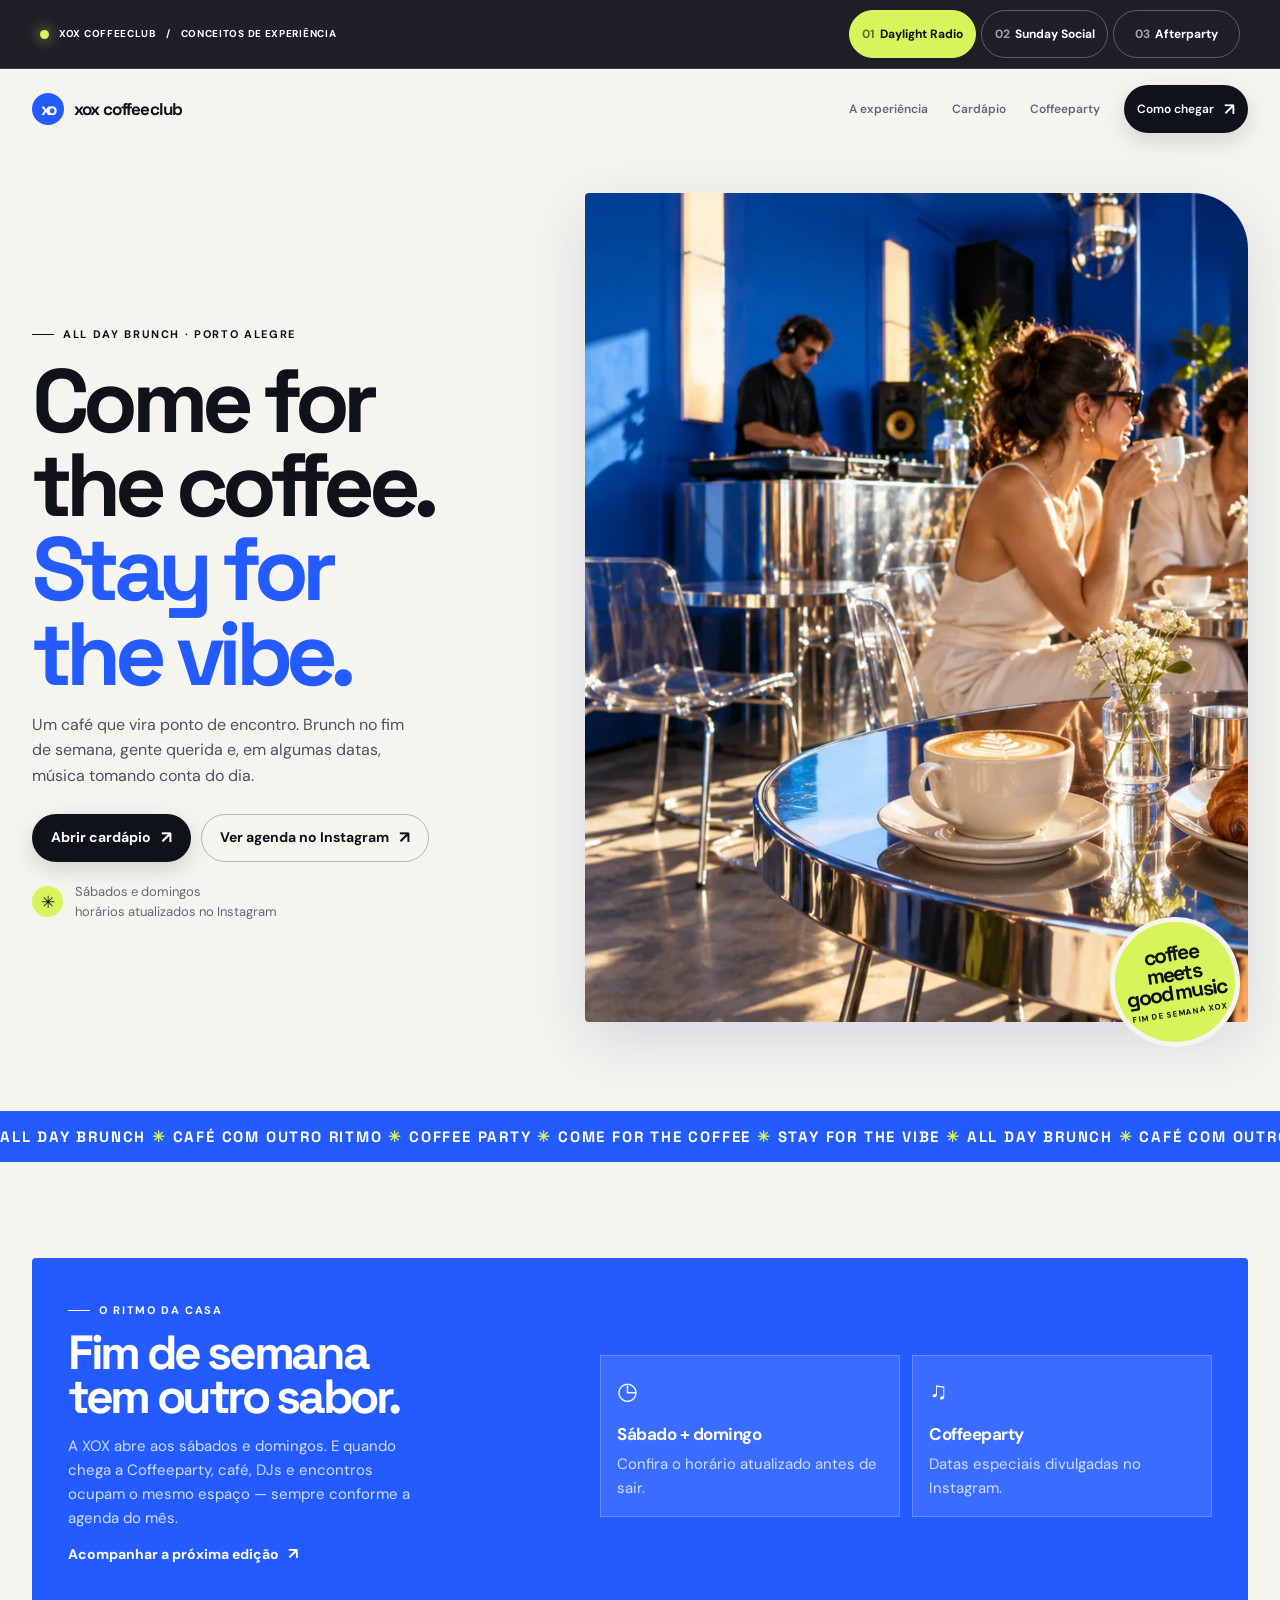
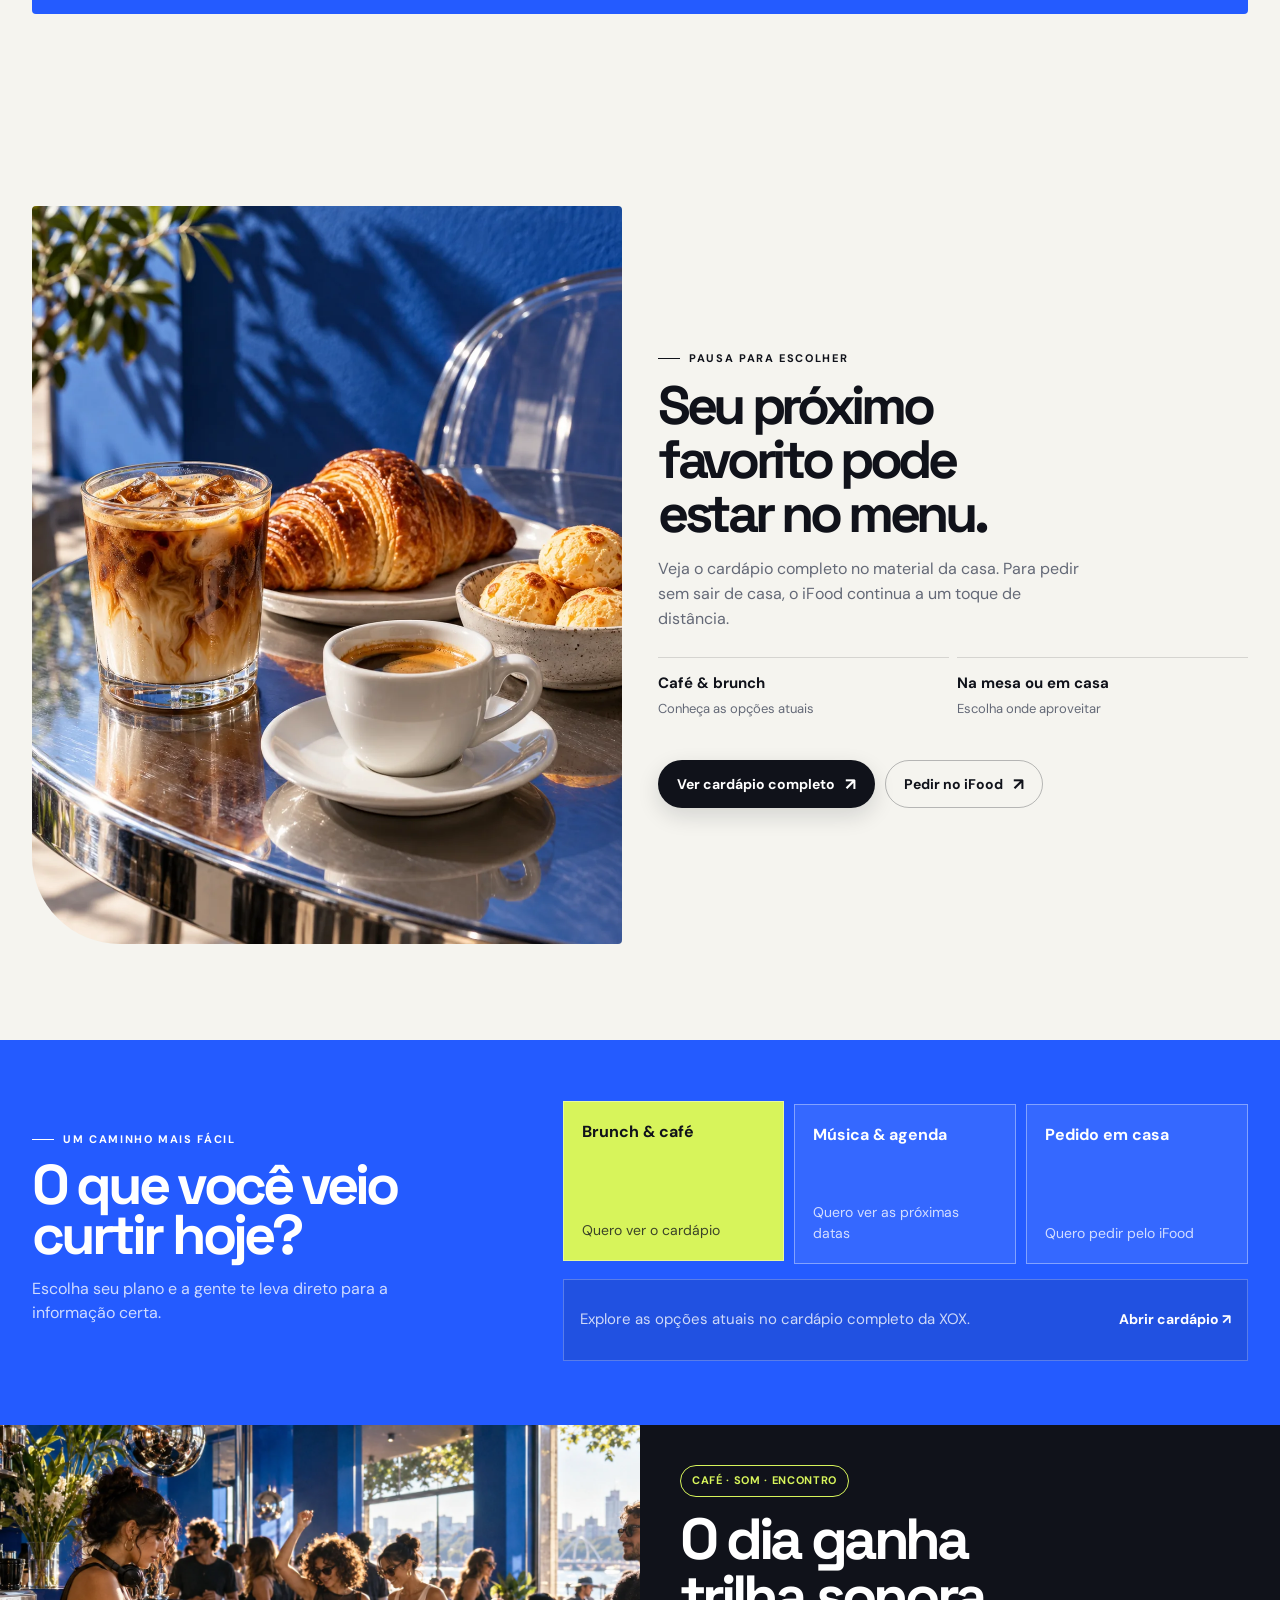
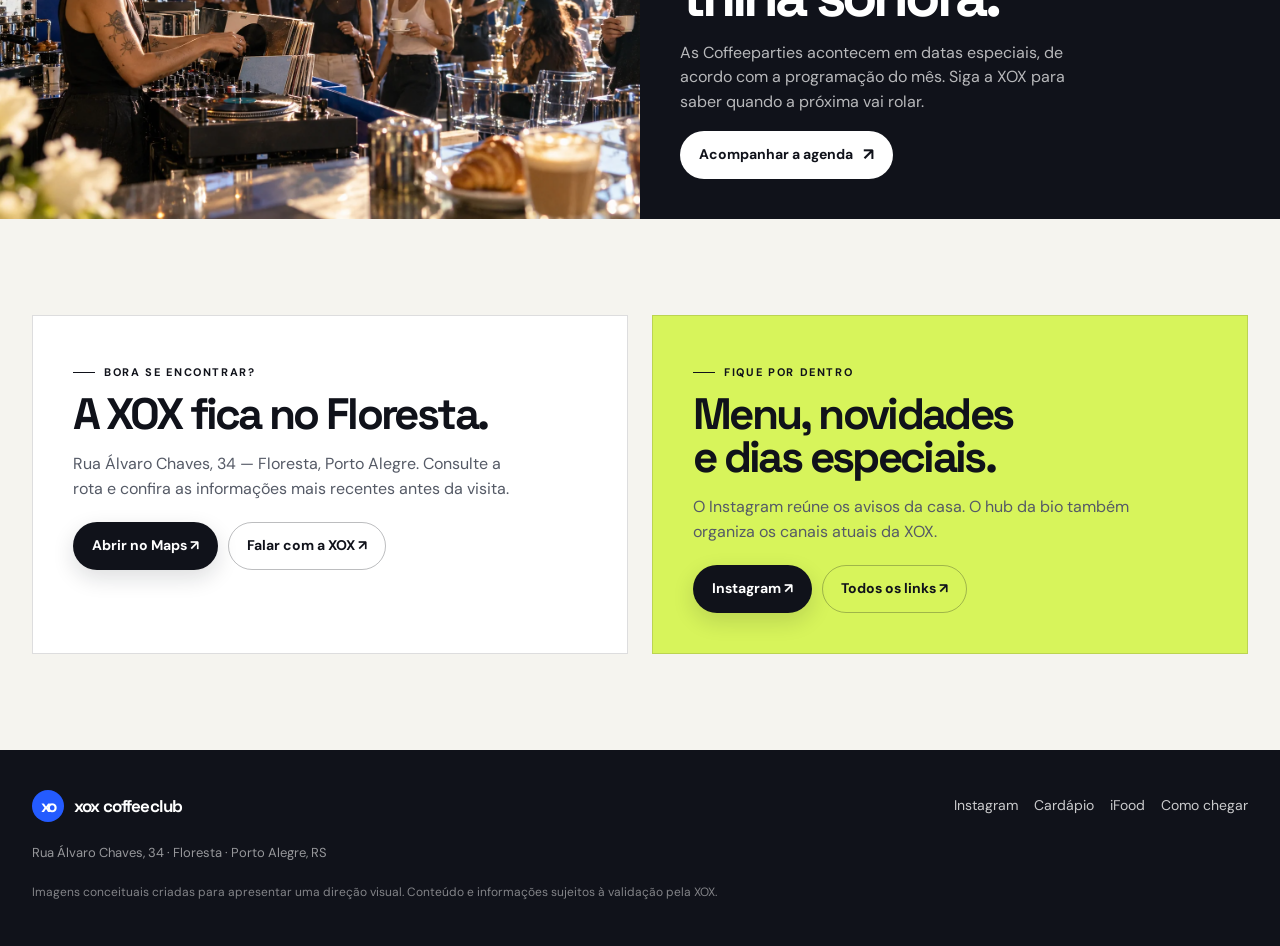
==== commit 4a902875: "Make all three XOX concepts mobile first" ====
--- a/site/index.html
+++ b/site/index.html
@@ -23,14 +23,15 @@
     /* Direction 02 — Sunday Social: soft editorial journal, hospitality first. */
     .v2{background:#f7f3e9;color:#201b17}.v2 .site-header{display:flex;align-items:center;justify-content:space-between;padding:20px 0;border-bottom:1px solid rgba(32,27,23,.17)}.v2 .brand-symbol{border-radius:10px;background:#e3e5ff;color:#233bb5}.v2 .brand-name{font-family:var(--serif);font-size:19px;font-weight:400;letter-spacing:-.03em}.v2 .site-nav a{color:#635d55}.v2 .site-nav .btn{color:#fff}.v2 .hero{position:relative;display:grid;grid-template-columns:.72fr 1.28fr;gap:35px;align-items:center;padding:54px 0 85px}.v2 .hero h1{max-width:570px;margin:18px 0;font-family:var(--serif);font-size:clamp(57px,8vw,106px);font-weight:400;line-height:.88;letter-spacing:-.065em}.v2 .hero h1 em{color:#3159e8;font-weight:400}.v2 .hero-copy>p{max-width:360px;color:#645f59;font-size:15px}.v2 .hero-visual{position:relative;padding:0 14px 20px 0}.v2 .hero-photo{width:100%;height:min(60vw,610px);min-height:390px;object-fit:cover;border-radius:48% 48% 3px 3px}.v2 .hero-stamp{left:auto;right:-5px;bottom:0;width:128px;height:128px;border:7px solid #f7f3e9;background:#ffad83;transform:rotate(8deg)}.v2 .side-caption{right:auto;left:-17px;top:70px;color:#615c57}.v2 .hero-note .note-mark{background:#d9e3ff}.v2 .journal-rule{border-top:1px solid rgba(32,27,23,.17);border-bottom:1px solid rgba(32,27,23,.17);padding:14px 0;color:#5b554d;font-family:var(--serif);font-size:18px;text-align:center}.v2 .journal-rule em{color:#3159e8}.v2 .weekend{position:relative;display:grid;grid-template-columns:.8fr 1.2fr;gap:30px;align-items:start;background:#e3e5ff;color:#201b17;border-radius:160px 4px 4px 4px;padding:clamp(30px,5vw,60px)}.v2 .weekend h2{margin:13px 0;font-family:var(--serif);font-size:clamp(36px,5vw,57px);font-weight:400;line-height:.96;letter-spacing:-.06em}.v2 .weekend p{max-width:350px;color:#5e5a67}.v2 .weekend-info{gap:0}.v2 .info-tile{min-height:144px;background:transparent;border:0;border-left:1px solid rgba(32,27,23,.2);border-radius:0}.v2 .info-tile h3{font-family:var(--serif);font-size:20px;font-weight:400}.v2 .info-tile p{color:#5e5a67}.v2 .menu-feature{display:grid;grid-template-columns:.85fr 1.15fr;gap:clamp(28px,7vw,100px);align-items:center}.v2 .menu-photo{order:2;aspect-ratio:1/1;border-radius:50% 50% 4px 4px}.v2 .menu-copy{order:1}.v2 .menu-copy h2{font-family:var(--serif);font-size:clamp(45px,6vw,76px);font-weight:400;line-height:.94;letter-spacing:-.07em}.v2 .menu-point{border-color:rgba(32,27,23,.2)}.v2 .party-band{display:grid;grid-template-columns:1.1fr .9fr;background:#ffd7c3;color:#201b17}.v2 .party-band img{min-height:390px}.v2 .party-copy{padding:clamp(28px,6vw,68px);align-self:center}.v2 .party-copy h2{font-family:var(--serif);font-size:clamp(42px,6vw,70px);font-weight:400;line-height:.91;letter-spacing:-.07em}.v2 .party-copy p{color:#5e524b}.v2 .party-copy .pill{color:#20202a}.v2 .visit-card{background:#fffdf8;border-radius:3px 80px 3px 3px}.v2 .visit-card.blue{background:#dce6ff;border-radius:80px 3px 3px 3px}.v2 .visit-card h3{font-family:var(--serif);font-size:clamp(31px,4vw,45px);font-weight:400;line-height:.98}.v2 .visit-card p{color:#625e58}.v2 .btn-primary{background:#243fbf}.v2 .btn-primary:hover{background:#172d98}.v2 .footer{padding:32px 0;background:#201b17;color:#fff}
     /* Direction 03 — Coffee Afterparty: oversized type, poster grid, chrome night. */
-    .v3{background:#10121a;color:#f5f4ef}.v3 .site-header{display:flex;align-items:center;justify-content:space-between;padding:20px 0;border-bottom:1px solid rgba(255,255,255,.19)}.v3 .brand-symbol{background:var(--lime);color:var(--ink);border-radius:0;font-family:var(--poster);font-size:21px}.v3 .brand-name{font-family:var(--poster);font-size:20px;letter-spacing:.04em}.v3 .site-nav a{color:rgba(255,255,255,.65)}.v3 .site-nav .btn{color:#10121a}.v3 .btn-primary{background:var(--lime);color:var(--ink)}.v3 .btn-primary:hover{background:#fff}.v3 .btn-outline{color:#fff;border-color:rgba(255,255,255,.45)}.v3 .hero{position:relative;display:grid;grid-template-columns:1fr 1fr;min-height:670px;align-items:stretch;padding:42px 0 54px}.v3 .hero-copy{position:relative;z-index:2;display:flex;flex-direction:column;justify-content:center;padding:24px 0}.v3 .hero h1{max-width:740px;margin:18px -90px 16px 0;font-family:var(--poster);font-size:clamp(90px,15vw,198px);font-weight:400;line-height:.72;letter-spacing:-.035em}.v3 .hero h1 em{color:var(--lime);font-style:normal}.v3 .hero-copy>p{max-width:375px;color:rgba(255,255,255,.68)}.v3 .hero-visual{position:relative;min-height:540px}.v3 .hero-photo{position:absolute;inset:0;width:100%;height:100%;object-fit:cover;clip-path:polygon(14% 0,100% 0,100% 100%,0 87%)}.v3 .hero-stamp{left:auto;right:-4px;bottom:5px;width:132px;height:132px;border:7px solid var(--ink);border-radius:0;background:var(--coral);transform:rotate(8deg)}.v3 .hero-stamp b{font-family:var(--poster);font-size:25px;letter-spacing:.02em}.v3 .hero-note{color:rgba(255,255,255,.55)}.v3 .hero-note .note-mark{border-radius:0;background:var(--lime)}.v3 .side-caption{right:4px;color:rgba(255,255,255,.68)}.v3 .poster-strip{overflow:hidden;padding:12px 0;background:var(--lime);color:var(--ink);transform:rotate(-1deg) scale(1.01)}.v3 .poster-strip div{display:flex;align-items:center;justify-content:space-around;gap:24px;min-width:900px;font-family:var(--poster);font-size:21px;letter-spacing:.08em;text-transform:uppercase}.v3 .poster-strip span::after{content:"✳";margin-left:24px;color:var(--blue)}.v3 .weekend{display:grid;grid-template-columns:.8fr 1.2fr;gap:30px;align-items:start;border:1px solid rgba(255,255,255,.24);padding:clamp(25px,5vw,56px)}.v3 .weekend h2{margin:12px 0;font-family:var(--poster);font-size:clamp(47px,7vw,82px);line-height:.83;letter-spacing:.01em}.v3 .weekend p{max-width:360px;color:rgba(255,255,255,.62)}.v3 .weekend-info{gap:0}.v3 .info-tile{background:transparent;border:0;border-left:1px solid rgba(255,255,255,.25);border-radius:0}.v3 .info-tile h3{font-family:var(--poster);font-size:25px;letter-spacing:.03em}.v3 .info-tile p{color:rgba(255,255,255,.58)}.v3 .section-head p{color:rgba(255,255,255,.58)}.v3 .section-head h2{font-family:var(--poster);font-size:clamp(48px,8vw,92px);font-weight:400;line-height:.84;letter-spacing:.01em}.v3 .menu-feature{display:grid;grid-template-columns:1fr 1fr;gap:30px;align-items:center}.v3 .menu-photo{aspect-ratio:1/1;object-fit:cover;border:1px solid rgba(255,255,255,.25);border-radius:0}.v3 .menu-copy h2{font-family:var(--poster);font-size:clamp(55px,8vw,96px);font-weight:400;line-height:.82;letter-spacing:.01em}.v3 .menu-copy>p{color:rgba(255,255,255,.62)}.v3 .menu-point{border-color:rgba(255,255,255,.22)}.v3 .menu-point span{color:rgba(255,255,255,.5)}.v3 .party-band{display:grid;grid-template-columns:1fr 1fr;border-block:1px solid rgba(255,255,255,.22);background:#181b25}.v3 .party-band img{min-height:420px}.v3 .party-copy h2{font-family:var(--poster);font-size:clamp(56px,8vw,96px);font-weight:400;line-height:.8;letter-spacing:.01em}.v3 .party-copy p{color:rgba(255,255,255,.62)}.v3 .party-copy .pill{color:var(--lime)}.v3 .visit-card{background:#1a1d27;border:1px solid rgba(255,255,255,.25)}.v3 .visit-card.blue{background:var(--blue);border-color:var(--blue)}.v3 .visit-card h3{font-family:var(--poster);font-size:clamp(38px,5vw,58px);font-weight:400;line-height:.85;letter-spacing:.01em}.v3 .visit-card p{color:rgba(255,255,255,.7)}.v3 .footer{padding:32px 0;background:#08090d;color:#fff}
+    .v3{background:#10121a;color:#f5f4ef}.v3 .site-header{display:flex;align-items:center;justify-content:space-between;padding:20px 0;border-bottom:1px solid rgba(255,255,255,.19)}.v3 .brand-symbol{background:var(--lime);color:var(--ink);border-radius:0;font-family:var(--poster);font-size:21px}.v3 .brand-name{font-family:var(--poster);font-size:20px;letter-spacing:.04em}.v3 .site-nav a{color:rgba(255,255,255,.65)}.v3 .site-nav .btn{color:#10121a}.v3 .btn-primary{background:var(--lime);color:var(--ink)}.v3 .btn-primary:hover{background:#fff}.v3 .btn-outline{color:#fff;border-color:rgba(255,255,255,.45)}.v3 .hero{position:relative;display:grid;grid-template-columns:1fr 1fr;min-height:670px;align-items:stretch;padding:42px 0 54px}.v3 .hero-copy{position:relative;z-index:2;display:flex;flex-direction:column;justify-content:center;padding:24px 0}.v3 .hero h1{max-width:100%;margin:18px 0 16px 0;font-family:var(--poster);font-size:clamp(76px,11vw,142px);font-weight:400;line-height:.72;letter-spacing:-.035em}.v3 .hero h1 em{color:var(--lime);font-style:normal}.v3 .hero-copy>p{max-width:375px;color:rgba(255,255,255,.68)}.v3 .hero-visual{position:relative;min-height:540px}.v3 .hero-photo{position:absolute;inset:0;width:100%;height:100%;object-fit:cover;clip-path:polygon(14% 0,100% 0,100% 100%,0 87%)}.v3 .hero-stamp{left:auto;right:-4px;bottom:5px;width:132px;height:132px;border:7px solid var(--ink);border-radius:0;background:var(--coral);transform:rotate(8deg)}.v3 .hero-stamp b{font-family:var(--poster);font-size:25px;letter-spacing:.02em}.v3 .hero-note{color:rgba(255,255,255,.55)}.v3 .hero-note .note-mark{border-radius:0;background:var(--lime)}.v3 .side-caption{right:4px;color:rgba(255,255,255,.68)}.v3 .poster-strip{overflow:hidden;padding:12px 0;background:var(--lime);color:var(--ink);transform:rotate(-1deg) scale(1.01)}.v3 .poster-strip div{display:flex;align-items:center;justify-content:space-around;gap:24px;min-width:900px;font-family:var(--poster);font-size:21px;letter-spacing:.08em;text-transform:uppercase}.v3 .poster-strip span::after{content:"✳";margin-left:24px;color:var(--blue)}.v3 .weekend{display:grid;grid-template-columns:.8fr 1.2fr;gap:30px;align-items:start;border:1px solid rgba(255,255,255,.24);padding:clamp(25px,5vw,56px)}.v3 .weekend h2{margin:12px 0;font-family:var(--poster);font-size:clamp(47px,7vw,82px);line-height:.83;letter-spacing:.01em}.v3 .weekend p{max-width:360px;color:rgba(255,255,255,.62)}.v3 .weekend-info{gap:0}.v3 .info-tile{background:transparent;border:0;border-left:1px solid rgba(255,255,255,.25);border-radius:0}.v3 .info-tile h3{font-family:var(--poster);font-size:25px;letter-spacing:.03em}.v3 .info-tile p{color:rgba(255,255,255,.58)}.v3 .section-head p{color:rgba(255,255,255,.58)}.v3 .section-head h2{font-family:var(--poster);font-size:clamp(48px,8vw,92px);font-weight:400;line-height:.84;letter-spacing:.01em}.v3 .menu-feature{display:grid;grid-template-columns:1fr 1fr;gap:30px;align-items:center}.v3 .menu-photo{aspect-ratio:1/1;object-fit:cover;border:1px solid rgba(255,255,255,.25);border-radius:0}.v3 .menu-copy h2{font-family:var(--poster);font-size:clamp(55px,8vw,96px);font-weight:400;line-height:.82;letter-spacing:.01em}.v3 .menu-copy>p{color:rgba(255,255,255,.62)}.v3 .menu-point{border-color:rgba(255,255,255,.22)}.v3 .menu-point span{color:rgba(255,255,255,.5)}.v3 .party-band{display:grid;grid-template-columns:1fr 1fr;border-block:1px solid rgba(255,255,255,.22);background:#181b25}.v3 .party-band img{min-height:420px}.v3 .party-copy h2{font-family:var(--poster);font-size:clamp(56px,8vw,96px);font-weight:400;line-height:.8;letter-spacing:.01em}.v3 .party-copy p{color:rgba(255,255,255,.62)}.v3 .party-copy .pill{color:var(--lime)}.v3 .visit-card{background:#1a1d27;border:1px solid rgba(255,255,255,.25)}.v3 .visit-card.blue{background:var(--blue);border-color:var(--blue)}.v3 .visit-card h3{font-family:var(--poster);font-size:clamp(38px,5vw,58px);font-weight:400;line-height:.85;letter-spacing:.01em}.v3 .visit-card p{color:rgba(255,255,255,.7)}.v3 .footer{padding:32px 0;background:#08090d;color:#fff}
     .experience{position:relative;overflow:hidden;background:var(--blue);color:#fff}.experience-inner{display:grid;grid-template-columns:.9fr 1.1fr;gap:30px;align-items:center;padding:clamp(35px,6vw,72px) 0}.experience h2{margin:12px 0;font-family:var(--display);font-size:clamp(38px,6vw,72px);line-height:.9;letter-spacing:-.07em}.experience p{max-width:400px;color:rgba(255,255,255,.78)}.experience-options{display:grid;grid-template-columns:repeat(3,1fr);gap:10px}.experience-option{display:flex;flex-direction:column;justify-content:space-between;min-height:175px;padding:18px;border:1px solid rgba(255,255,255,.38);background:rgba(255,255,255,.08);color:#fff;text-align:left;cursor:pointer;transition:background .18s ease,transform .18s ease}.experience-option:hover,.experience-option[aria-pressed="true"]{background:var(--lime);color:var(--ink);transform:translateY(-3px)}.experience-option b{font-size:15px}.experience-option span{font-size:12px;opacity:.78}.experience-result{display:flex;align-items:center;justify-content:space-between;gap:18px;grid-column:1/-1;margin-top:5px;padding:17px 19px;background:rgba(16,18,26,.13);border:1px solid rgba(255,255,255,.25)}.experience-result p{margin:0;font-size:13px}.experience-result a{flex:none;color:#fff;font-size:12px;font-weight:700;text-decoration:none}.experience-result a:hover{text-decoration:underline}.v2 .experience{background:#e3e5ff;color:#201b17}.v2 .experience p{color:#5e5a67}.v2 .experience-option{border-color:rgba(32,27,23,.25);background:rgba(255,255,255,.34);color:#201b17}.v2 .experience-option:hover,.v2 .experience-option[aria-pressed="true"]{background:#3159e8;color:#fff}.v2 .experience-result{background:rgba(49,89,232,.08);border-color:rgba(32,27,23,.18)}.v2 .experience-result a{color:#243fbf}.v3 .experience{background:#245bff}.v3 .experience h2{font-family:var(--poster);font-size:clamp(50px,8vw,90px);font-weight:400;line-height:.84;letter-spacing:.01em}.v3 .experience-option{border-radius:0}.v3 .experience-option b{font-family:var(--poster);font-size:21px;font-weight:400;letter-spacing:.04em}
     .v2 .section-head h2{font-family:var(--serif);font-weight:400;letter-spacing:-.05em}.v2 .eyebrow{letter-spacing:.11em}.v2 .footer-meta{color:rgba(255,255,255,.56)}
-    @media(max-width:900px){.v1 .hero,.v2 .hero{grid-template-columns:1fr 1fr;gap:20px}.v1 .hero-visual{min-height:440px}.v2 .hero-visual{min-height:420px}.v3 .hero{min-height:580px}.v3 .hero-visual{min-height:470px}.v3 .hero h1{font-size:clamp(82px,14vw,140px);margin-right:-65px}.experience-inner{grid-template-columns:1fr}.experience-options{max-width:760px}.visit-block{grid-template-columns:1fr 1fr}}
+    @media(max-width:900px){.v1 .hero,.v2 .hero{grid-template-columns:1fr 1fr;gap:20px}.v1 .hero-visual{min-height:440px}.v2 .hero-visual{min-height:420px}.v3 .hero{min-height:580px}.v3 .hero-visual{min-height:470px}.v3 .hero h1{font-size:clamp(76px,12vw,112px);margin-right:0}.experience-inner{grid-template-columns:1fr}.experience-options{max-width:760px}.visit-block{grid-template-columns:1fr 1fr}}
     @media(max-width:680px){.concept-bar{align-items:flex-start;flex-direction:column;padding:10px 14px;gap:8px}.concept-id{font-size:9px}.switcher{width:100%;justify-content:space-between;gap:5px}.switcher-label{display:none}.switcher button{flex:1;min-height:40px;padding:0 7px;font-size:11px}.switcher button .key{display:none}.wrap{width:min(100% - 30px,520px)}.site-header{gap:12px}.site-nav{gap:12px}.site-nav a:not(.btn){display:none}.site-nav .btn{min-height:42px;padding:0 13px;font-size:11px}.brand-symbol{width:34px;height:34px}.brand-name{font-size:13px}.v1 .hero,.v2 .hero{grid-template-columns:1fr;padding:30px 0 50px}.v1 .hero h1{font-size:clamp(63px,18vw,94px)}.v1 .hero-visual{min-height:360px}.v1 .hero-photo{left:12px;width:calc(100% - 12px);border-top-right-radius:70px}.v1 .hero-stamp{width:116px;height:116px}.v1 .hero-stamp b{font-size:17px}.v1 .side-caption{right:-4px}.hero-actions .btn{flex:1}.v2 .hero h1{font-size:clamp(65px,18vw,91px)}.v2 .hero-visual{min-height:350px;padding-right:6px}.v2 .hero-photo{height:350px;min-height:0}.v2 .side-caption{left:-8px}.section-head{align-items:flex-start;flex-direction:column;margin-bottom:23px}.section-head p{font-size:13px}.section-pad{padding-block:62px}.v1 .weekend,.v2 .weekend,.v3 .weekend{grid-template-columns:1fr;gap:20px;padding:26px}.weekend-info{grid-template-columns:1fr 1fr}.info-tile{min-height:136px;padding:15px}.info-tile h3{font-size:15px}.info-tile p{font-size:11px}.v2 .weekend{border-radius:64px 3px 3px 3px}.v1 .menu-feature,.v2 .menu-feature,.v3 .menu-feature{grid-template-columns:1fr;gap:24px}.v1 .menu-photo,.v2 .menu-photo,.v3 .menu-photo{order:0;width:100%;aspect-ratio:1.18/1;border-radius:4px 4px 4px 50px}.v2 .menu-photo{border-radius:50% 50% 4px 4px}.v1 .menu-copy,.v2 .menu-copy{order:1}.menu-points{gap:8px}.v1 .party-band,.v2 .party-band,.v3 .party-band{grid-template-columns:1fr}.party-band img{min-height:270px;max-height:340px;order:0}.party-copy{padding:28px 22px 36px}.visit-block{grid-template-columns:1fr}.visit-card{padding:24px}.experience-options{grid-template-columns:1fr}.experience-option{min-height:105px}.experience-result{align-items:flex-start;flex-direction:column}.v3 .hero{grid-template-columns:1fr;min-height:0;padding:22px 0 48px}.v3 .hero-copy{padding:24px 0 0}.v3 .hero h1{font-size:clamp(94px,25vw,152px);margin:12px 0 12px}.v3 .hero-visual{min-height:360px}.v3 .hero-photo{clip-path:polygon(9% 0,100% 0,100% 100%,0 90%)}.v3 .hero-stamp{right:0}.v3 .poster-strip div{font-size:18px}.footer-row{align-items:flex-start;flex-direction:column}.footer-links{gap:13px}.v3 .section-head h2{font-size:clamp(53px,17vw,82px)}}
     @media(max-width:380px){.switcher button{font-size:10px}.v1 .hero h1{font-size:60px}.v2 .hero h1{font-size:61px}.v3 .hero h1{font-size:88px}.weekend-info{grid-template-columns:1fr}.info-tile{min-height:0}.hero-actions{flex-direction:column}.hero-actions .btn{width:100%}}
     @media(prefers-reduced-motion:reduce){*,*::before,*::after{scroll-behavior:auto!important;animation-duration:.01ms!important;animation-iteration-count:1!important;transition-duration:.01ms!important}.ticker-track{animation:none}.design{animation:none}}
   </style>
+  <link rel="stylesheet" href="mobile-first.css">
 </head>
 <body>
   <a class="skip-link" href="#conteudo">Pular para o conteúdo</a>
@@ -141,3 +142,5 @@
 </body>
 </html>
 
+
+
--- a/site/mobile-first.css
+++ b/site/mobile-first.css
@@ -0,0 +1,139 @@
+/* Shared layout starts at 320px; wider compositions are enhancements. */
+html { scroll-padding-top: 112px; }
+body { overflow-wrap: break-word; }
+.design { overflow: clip; }
+.wrap { width: min(100% - 32px, 1240px); }
+.design :is(.hero-copy,.hero-visual,.menu-copy,.party-copy,.visit-card,.experience-options,.info-tile) { min-width: 0; }
+.concept-bar { padding: 8px 12px; padding-top: max(8px,env(safe-area-inset-top)); flex-direction: column; align-items: stretch; gap: 7px; }
+.concept-id { font-size: 9px; letter-spacing: .07em; white-space: normal; }
+.switcher { display: grid; grid-template-columns: repeat(3,minmax(0,1fr)); width: 100%; gap: 5px; }
+.switcher-label,.switcher button .key { display: none; }
+.switcher button { min-height: 48px; padding: 6px; font-size: 11px; line-height: 1.25; }
+.design .site-header { padding-block: 16px; gap: 12px; }
+.brand-lockup { flex-shrink: 0; }
+.brand-symbol { width: 32px; height: 32px; }
+.design .brand-name { font-size: 14px; }
+.site-nav { gap: 0; }
+.site-nav a:not(.btn) { display: none; }
+.site-nav .btn { min-height: 48px; padding-inline: 12px; font-size: 12px; }
+.btn { min-height: 48px; font-size: 14px; padding: 12px 18px; text-align: center; }
+.text-link { min-height: 48px; font-size: 14px; }
+.hero-actions,.visit-actions { display: grid; grid-template-columns: 1fr; gap: 10px; }
+.hero-actions .btn,.visit-actions .btn { width: 100%; }
+.v1 .hero,.v2 .hero,.v3 .hero { grid-template-columns: minmax(0,1fr); min-height: 0; gap: 28px; padding: 22px 0 48px; }
+.v1 .hero-copy,.v2 .hero-copy,.v3 .hero-copy { padding: 0; }
+.v1 .hero h1 { font-size: clamp(48px,13.8vw,72px); line-height: .94; letter-spacing: -.075em; margin: 16px 0; }
+.v2 .hero h1 { font-size: clamp(48px,14vw,76px); line-height: .96; margin: 16px 0; }
+.v3 .hero h1 { font-size: clamp(72px,22vw,112px); line-height: .84; margin: 16px 0; letter-spacing: -.025em; }
+.design .hero-copy>p { font-size: 16px; line-height: 1.6; }
+.hero-note { margin-top: 20px; font-size: 13px; }
+.v1 .hero-visual,.v2 .hero-visual,.v3 .hero-visual { min-height: 0; padding: 0 0 25px; }
+.v1 .hero-photo,.v2 .hero-photo,.v3 .hero-photo { position: relative; inset: auto; width: 100%; height: auto; min-height: 0; aspect-ratio: 4/3; object-fit: cover; object-position: 64% center; }
+.v1 .hero-photo { border-radius: 4px 56px 4px 4px; }
+.v2 .hero-photo { border-radius: 44% 44% 3px 3px; }
+.v3 .hero-photo { clip-path: polygon(7% 0,100% 0,100% 100%,0 91%); }
+.design .hero-stamp { width: 104px; height: 104px; border-width: 5px; bottom: 0; right: 8px; left: auto; }
+.design .hero-stamp b { font-size: 17px; }
+.design .hero-stamp span { font-size: 8px; }
+.design .side-caption { display: none; }
+.section-pad { padding-block: 48px; }
+.section-head { align-items: flex-start; flex-direction: column; gap: 16px; }
+.section-head p { font-size: 16px; }
+.v1 .weekend,.v2 .weekend,.v3 .weekend { grid-template-columns: minmax(0,1fr); padding: 24px; gap: 24px; }
+.v2 .weekend { border-radius: 48px 4px 4px 4px; }
+.weekend-info { grid-template-columns: minmax(0,1fr); gap: 12px; }
+.design .info-tile { min-height: 0; padding: 16px; }
+.design .info-tile p,.design .weekend p { font-size: 15px; line-height: 1.6; }
+.v1 .weekend h2 { font-size: clamp(32px,9vw,48px); }
+.v2 .weekend h2 { font-size: clamp(32px,9vw,48px); }
+.v3 .weekend h2 { font-size: clamp(42px,12vw,64px); }
+.v1 .menu-feature,.v2 .menu-feature,.v3 .menu-feature { grid-template-columns: minmax(0,1fr); gap: 28px; }
+.design .menu-photo { order: 0; aspect-ratio: 1.15/1; width: 100%; height: auto; }
+.design .menu-copy { order: 1; }
+.v1 .menu-copy h2,.v2 .menu-copy h2 { font-size: clamp(35px,10vw,54px); line-height: 1; }
+.v3 .menu-copy h2 { font-size: clamp(48px,14vw,76px); line-height: .92; }
+.menu-copy>p { font-size: 16px; }
+.menu-points { grid-template-columns: minmax(0,1fr); gap: 8px; }
+.menu-point b { font-size: 15px; }
+.menu-point span { font-size: 13px; }
+.experience-inner { grid-template-columns: minmax(0,1fr); gap: 24px; padding-block: 40px; }
+.experience-options { grid-template-columns: minmax(0,1fr); gap: 10px; }
+.experience-option { min-height: 96px; padding: 18px; gap: 8px; }
+.experience-option b { font-size: 16px; }
+.experience-option span { font-size: 14px; }
+.experience-result { flex-direction: column; align-items: stretch; gap: 8px; padding: 16px; }
+.experience-result p { font-size: 15px; }
+.experience-result a { display: flex; align-items: center; min-height: 48px; font-size: 14px; }
+.v1 .experience h2,.v2 .experience h2 { font-size: clamp(34px,10vw,56px); }
+.v3 .experience h2 { font-size: clamp(48px,14vw,76px); }
+.v1 .party-band,.v2 .party-band,.v3 .party-band { grid-template-columns: minmax(0,1fr); }
+.design .party-band img { order: 0; width: 100%; height: auto; min-height: 0; max-height: none; aspect-ratio: 4/3; object-fit: cover; }
+.design .party-copy { order: 1; padding: 32px 24px 40px; }
+.v1 .party-copy h2,.v2 .party-copy h2 { font-size: clamp(36px,10vw,58px); line-height: .98; }
+.v3 .party-copy h2 { font-size: clamp(48px,14vw,80px); line-height: .88; }
+.party-copy p { font-size: 16px; }
+.visit-block { grid-template-columns: minmax(0,1fr); }
+.visit-card { padding: 24px; }
+.design .visit-card p { font-size: 16px; }
+.v1 .visit-card h3,.v2 .visit-card h3 { font-size: clamp(30px,8.5vw,44px); }
+.v3 .visit-card h3 { font-size: clamp(40px,11vw,58px); }
+.v3 .section-head h2 { font-size: clamp(48px,13vw,76px); }
+.v3 .poster-strip { transform: none; }
+.footer-row { flex-direction: column; align-items: flex-start; }
+.footer-links { display: grid; grid-template-columns: 1fr 1fr; gap: 4px 20px; width: 100%; }
+.footer-links a { display: flex; align-items: center; min-height: 48px; font-size: 14px; }
+.footer-meta { font-size: 13px; }
+.concept-note { font-size: 12px; line-height: 1.6; }
+.design .footer { padding-bottom: max(32px,env(safe-area-inset-bottom)); }
+@media(min-width:480px) {
+  .hero-actions,.visit-actions,.menu-points,.weekend-info { grid-template-columns: repeat(2,minmax(0,1fr)); }
+  .switcher button { font-size: 12px; }
+  .design .brand-name { font-size: 17px; }
+}
+@media(min-width:768px) {
+  html { scroll-padding-top: 84px; }
+  .wrap { width: min(100% - 64px,1240px); }
+  .concept-bar { flex-direction: row; align-items: center; padding: 10px 24px; }
+  .concept-id { font-size: 10px; }
+  .switcher { width: auto; }
+  .switcher button { padding-inline: 12px; }
+  .design .hero { grid-template-columns: minmax(0,1fr) minmax(0,1fr); align-items: center; gap: 32px; padding-block: 44px 64px; }
+  .v1 .hero h1 { font-size: clamp(56px,7vw,104px); }
+  .v2 .hero h1 { font-size: clamp(56px,7vw,100px); }
+  .v3 .hero h1 { font-size: clamp(84px,10vw,142px); }
+  .design .hero-photo { aspect-ratio: 4/5; }
+  .hero-actions { grid-template-columns: 1fr; }
+  .section-pad { padding-block: 72px; }
+  .v1 .weekend,.v2 .weekend,.v3 .weekend { grid-template-columns: minmax(0,.9fr) minmax(0,1.1fr); padding: 36px; gap: 32px; }
+  .v1 .menu-feature,.v2 .menu-feature,.v3 .menu-feature { grid-template-columns: minmax(0,1fr) minmax(0,1fr); gap: 36px; }
+  .design .menu-photo { aspect-ratio: 4/5; }
+  .v2 .menu-copy { order: 0; }
+  .v2 .menu-photo { order: 1; }
+  .experience-options { grid-template-columns: repeat(3,minmax(0,1fr)); }
+  .experience-option { min-height: 160px; }
+  .experience-result { flex-direction: row; align-items: center; }
+  .v1 .party-band,.v2 .party-band,.v3 .party-band { grid-template-columns: minmax(0,1fr) minmax(0,1fr); }
+  .design .party-band img { height: 100%; aspect-ratio: auto; min-height: 380px; }
+  .design .party-copy { padding: 40px; }
+  .v2 .party-copy { order: 0; }
+  .v2 .party-band img { order: 1; }
+  .visit-block { grid-template-columns: repeat(2,minmax(0,1fr)); }
+  .visit-actions { grid-template-columns: 1fr; }
+  .footer-row { flex-direction: row; align-items: center; }
+  .footer-links { display: flex; width: auto; gap: 16px; }
+}
+@media(min-width:1024px) {
+  .site-nav { gap: 24px; }
+  .site-nav a:not(.btn) { display: inline-flex; align-items: center; min-height: 48px; }
+  .switcher button .key { display: inline; }
+  .concept-bar { padding-inline: 40px; }
+  .v1 .hero { grid-template-columns: minmax(0,.88fr) minmax(0,1.12fr); }
+  .v2 .hero { grid-template-columns: minmax(0,.8fr) minmax(0,1.2fr); }
+  .hero-actions,.visit-actions { display: flex; flex-wrap: wrap; }
+  .hero-actions .btn,.visit-actions .btn { width: auto; }
+  .section-pad { padding-block: 96px; }
+  .experience-inner { grid-template-columns: minmax(0,.85fr) minmax(0,1.15fr); padding-block: 64px; }
+  .design .visit-card { padding: 40px; }
+  .design .hero-stamp { width: 130px; height: 130px; }
+  .design .hero-stamp b { font-size: 21px; }
+}
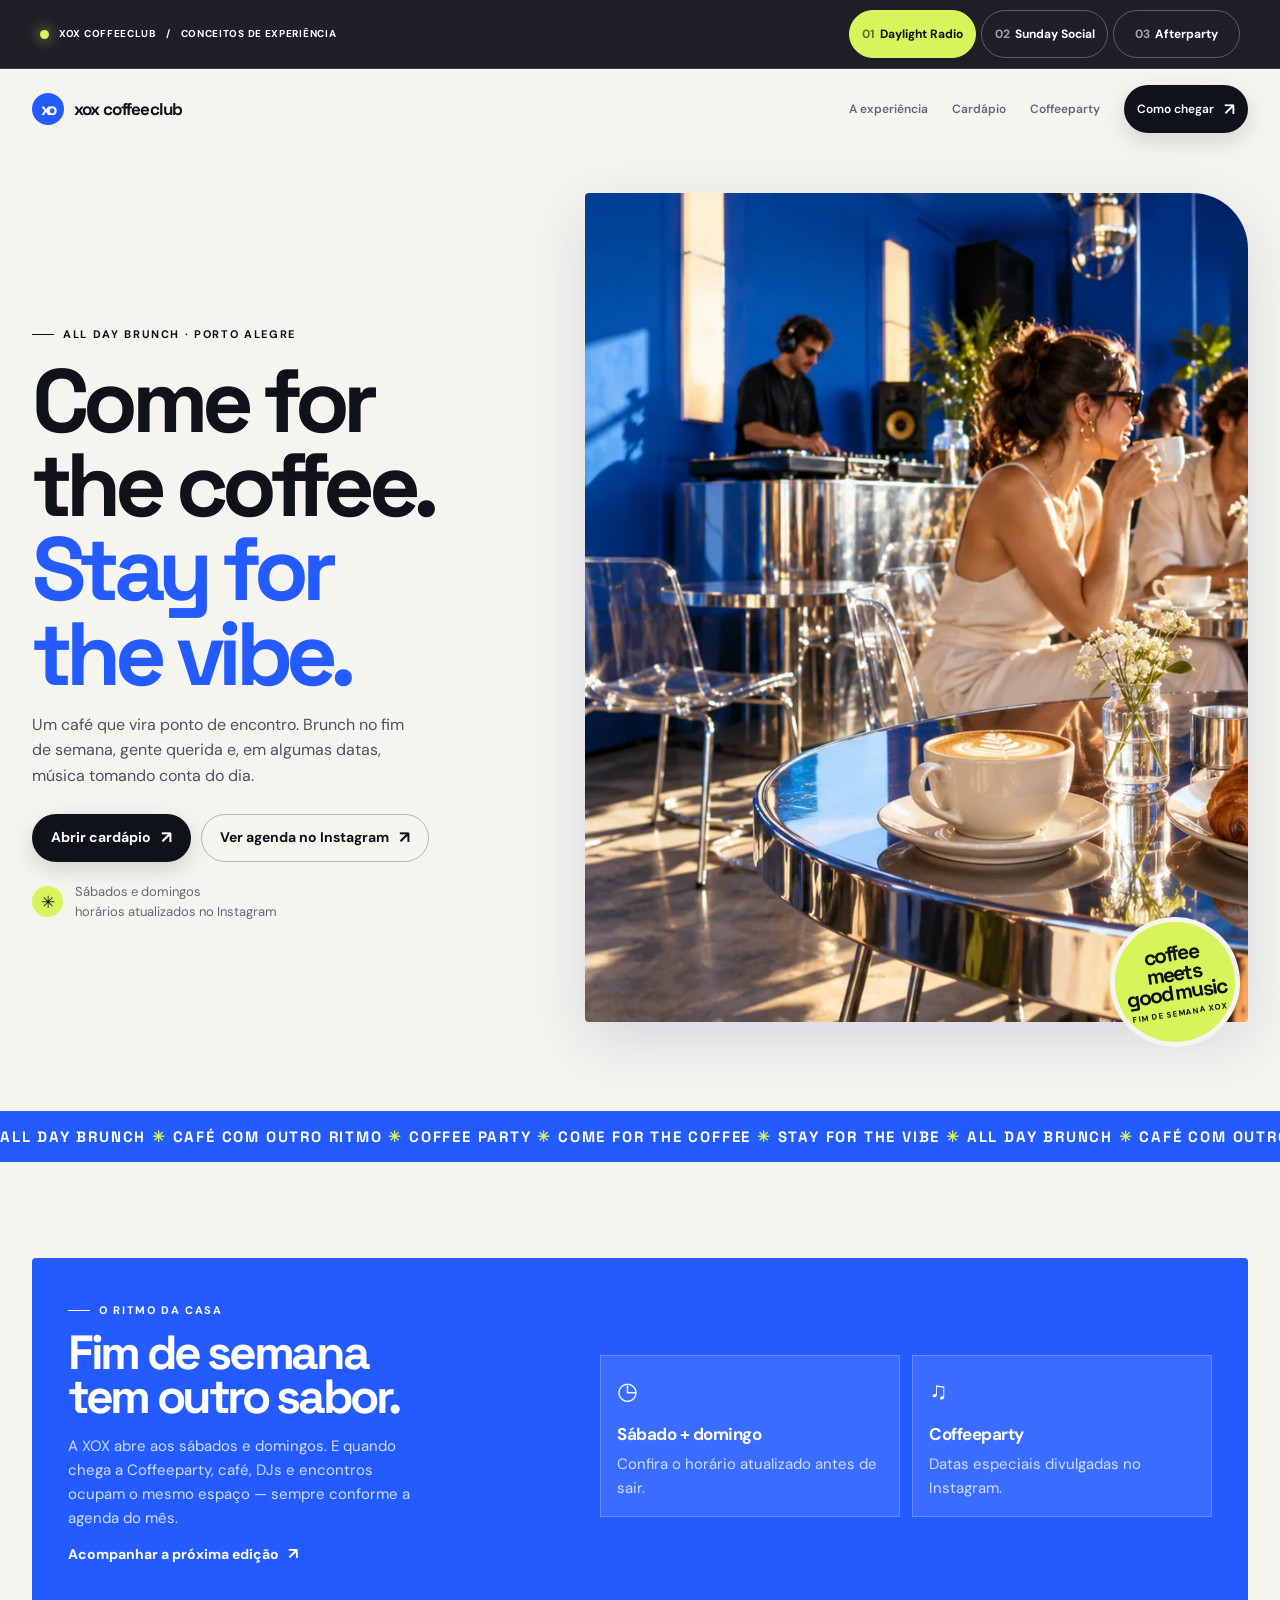
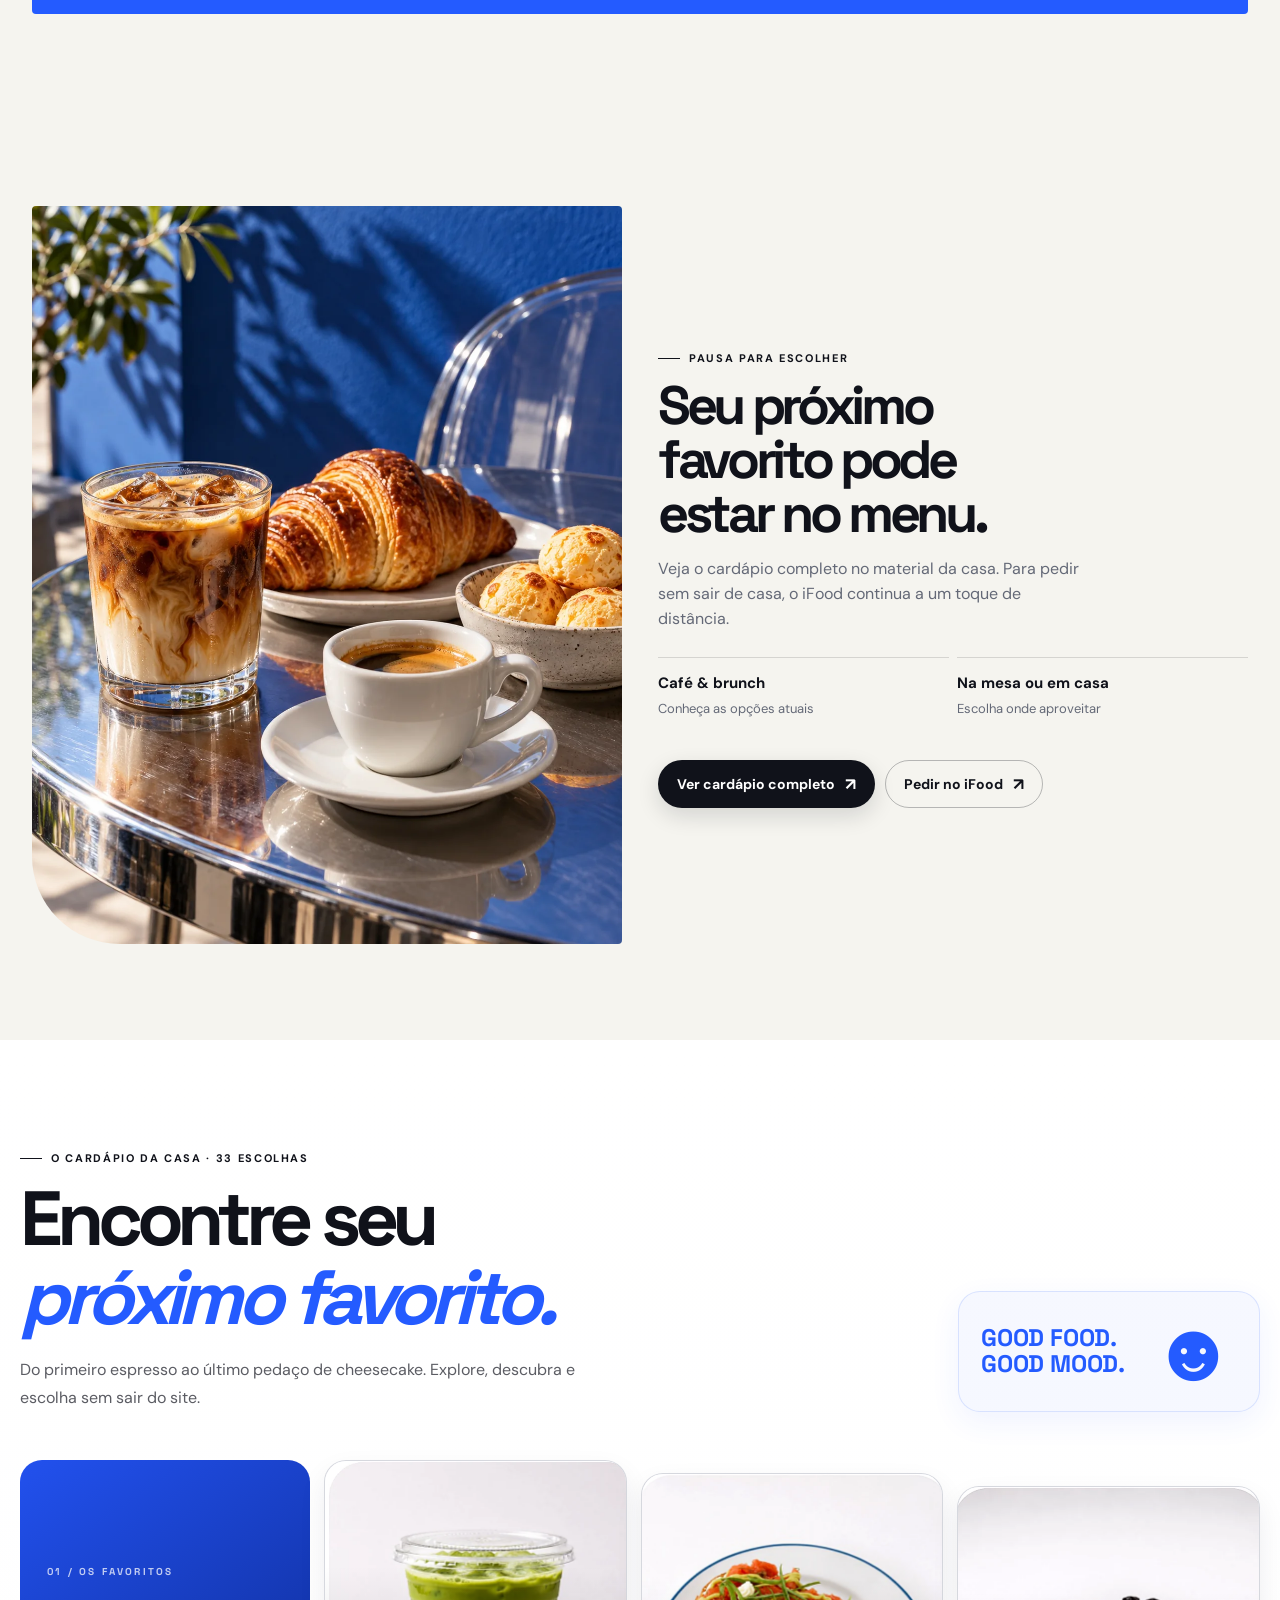
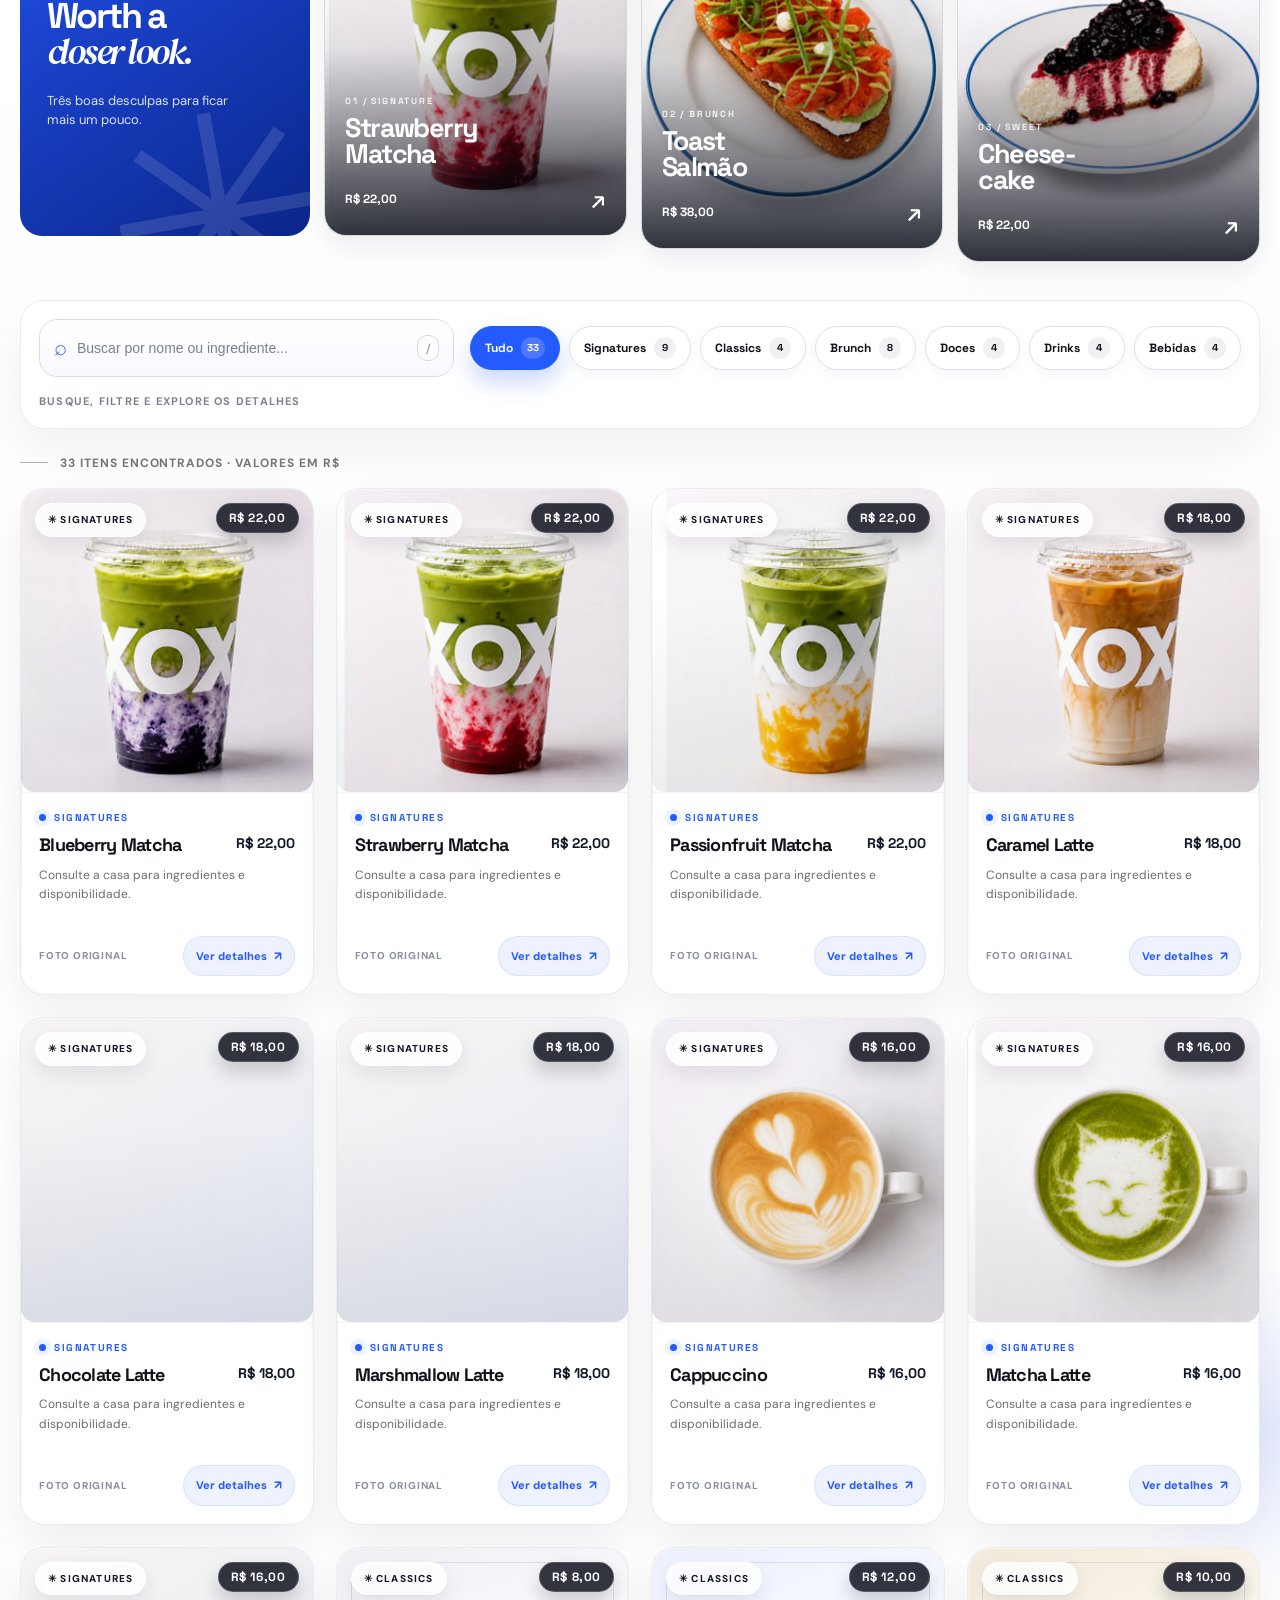
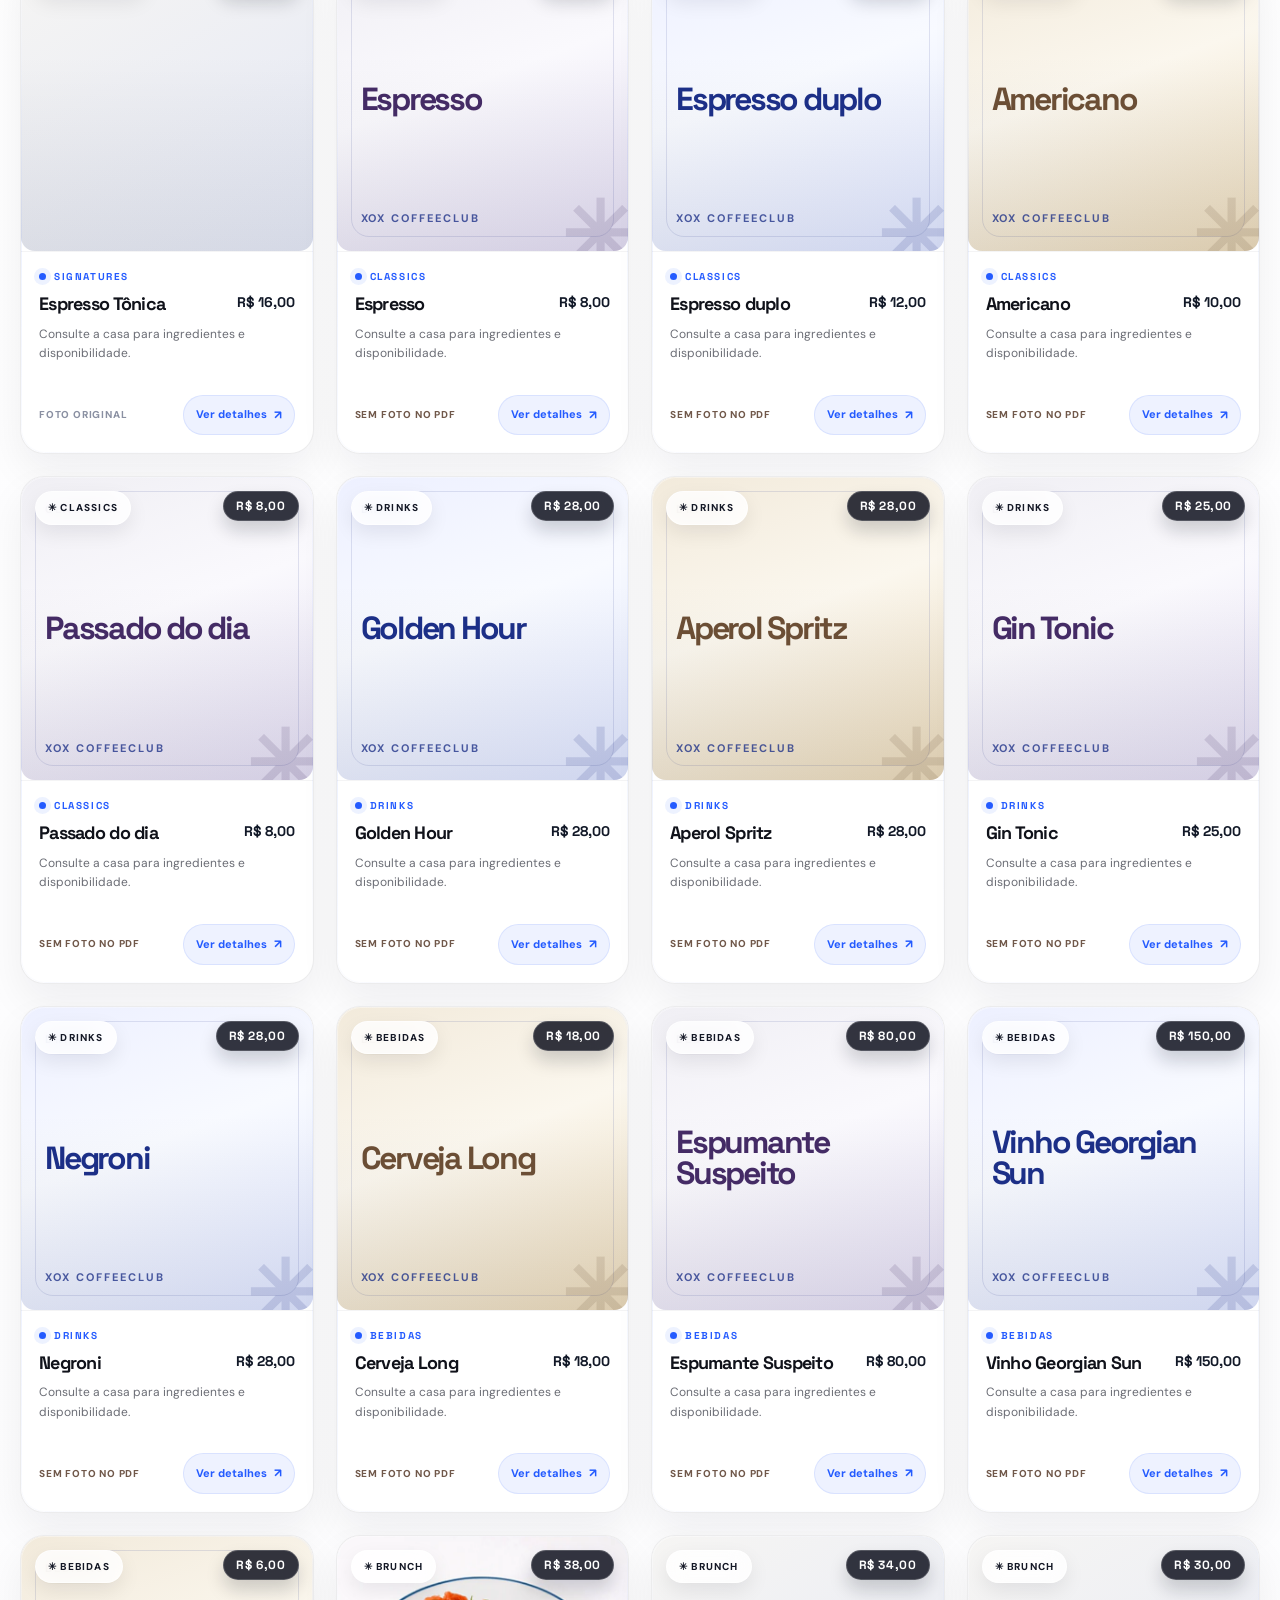
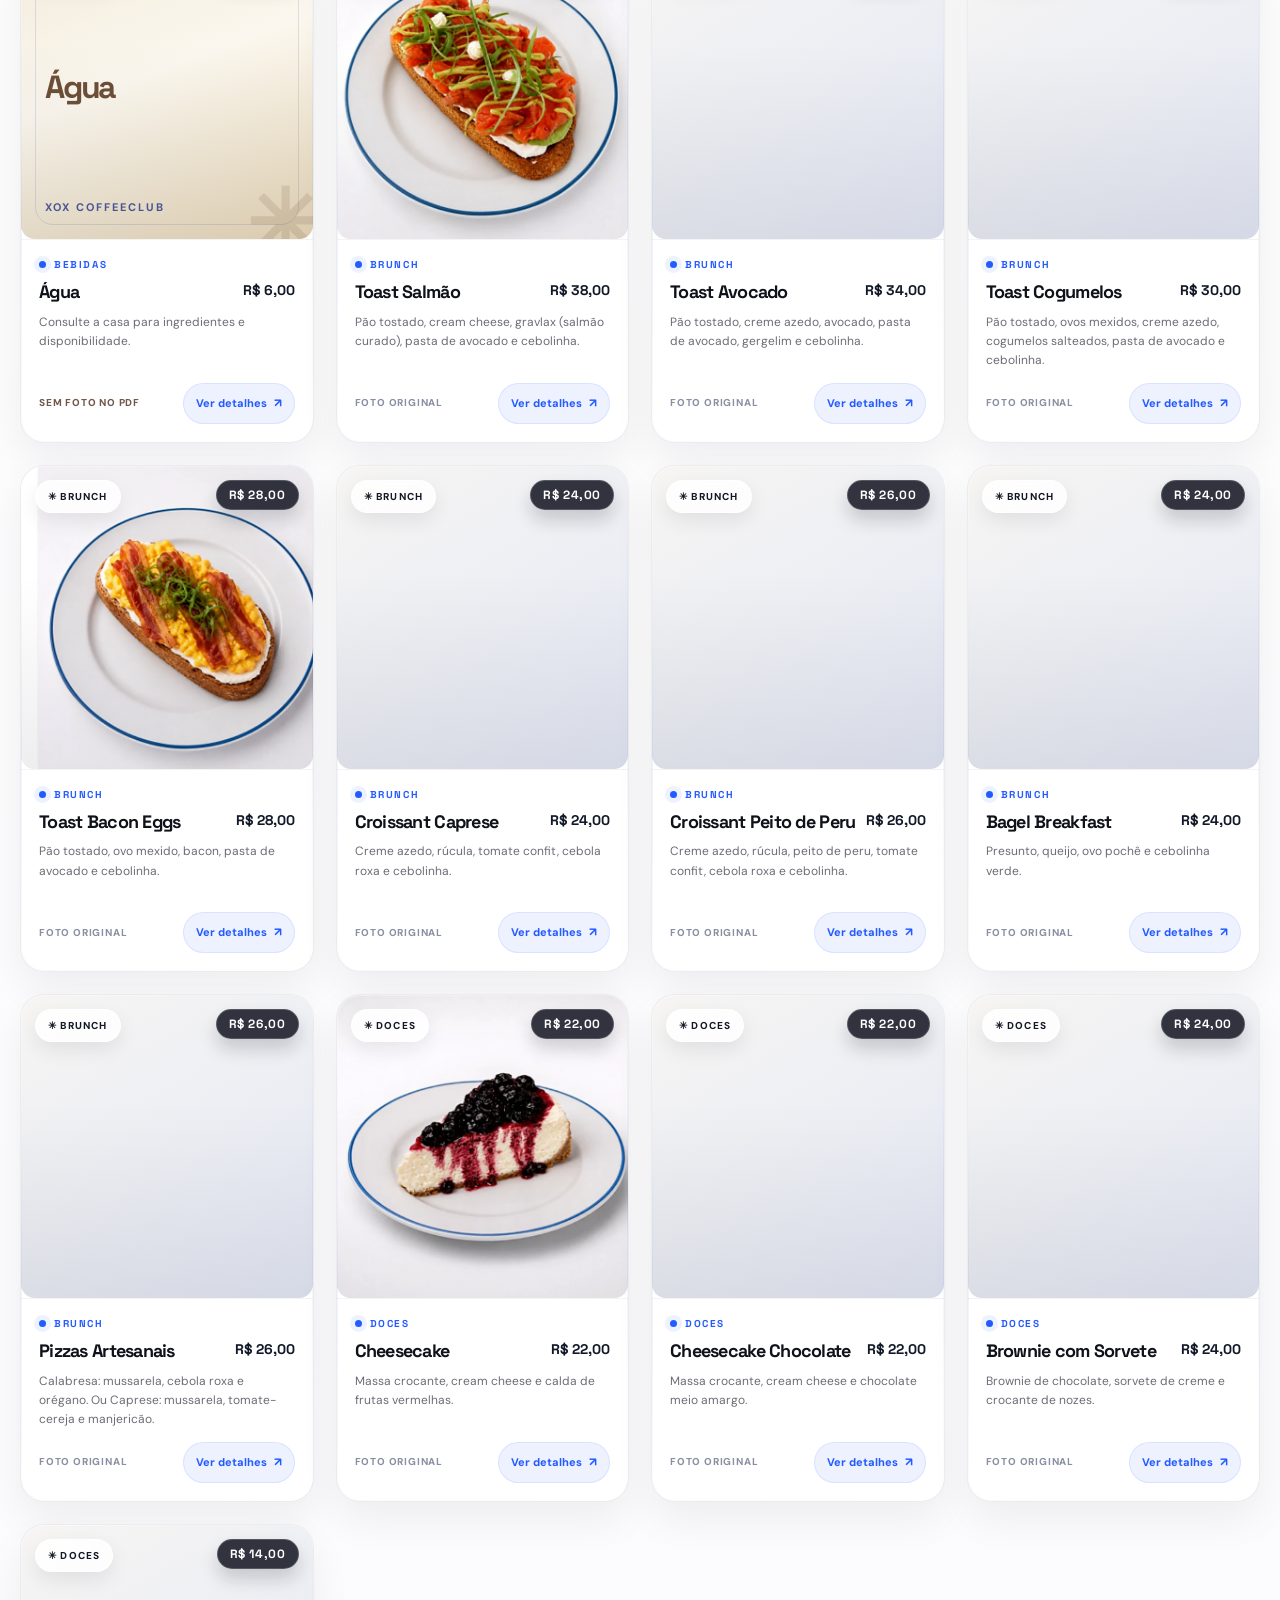
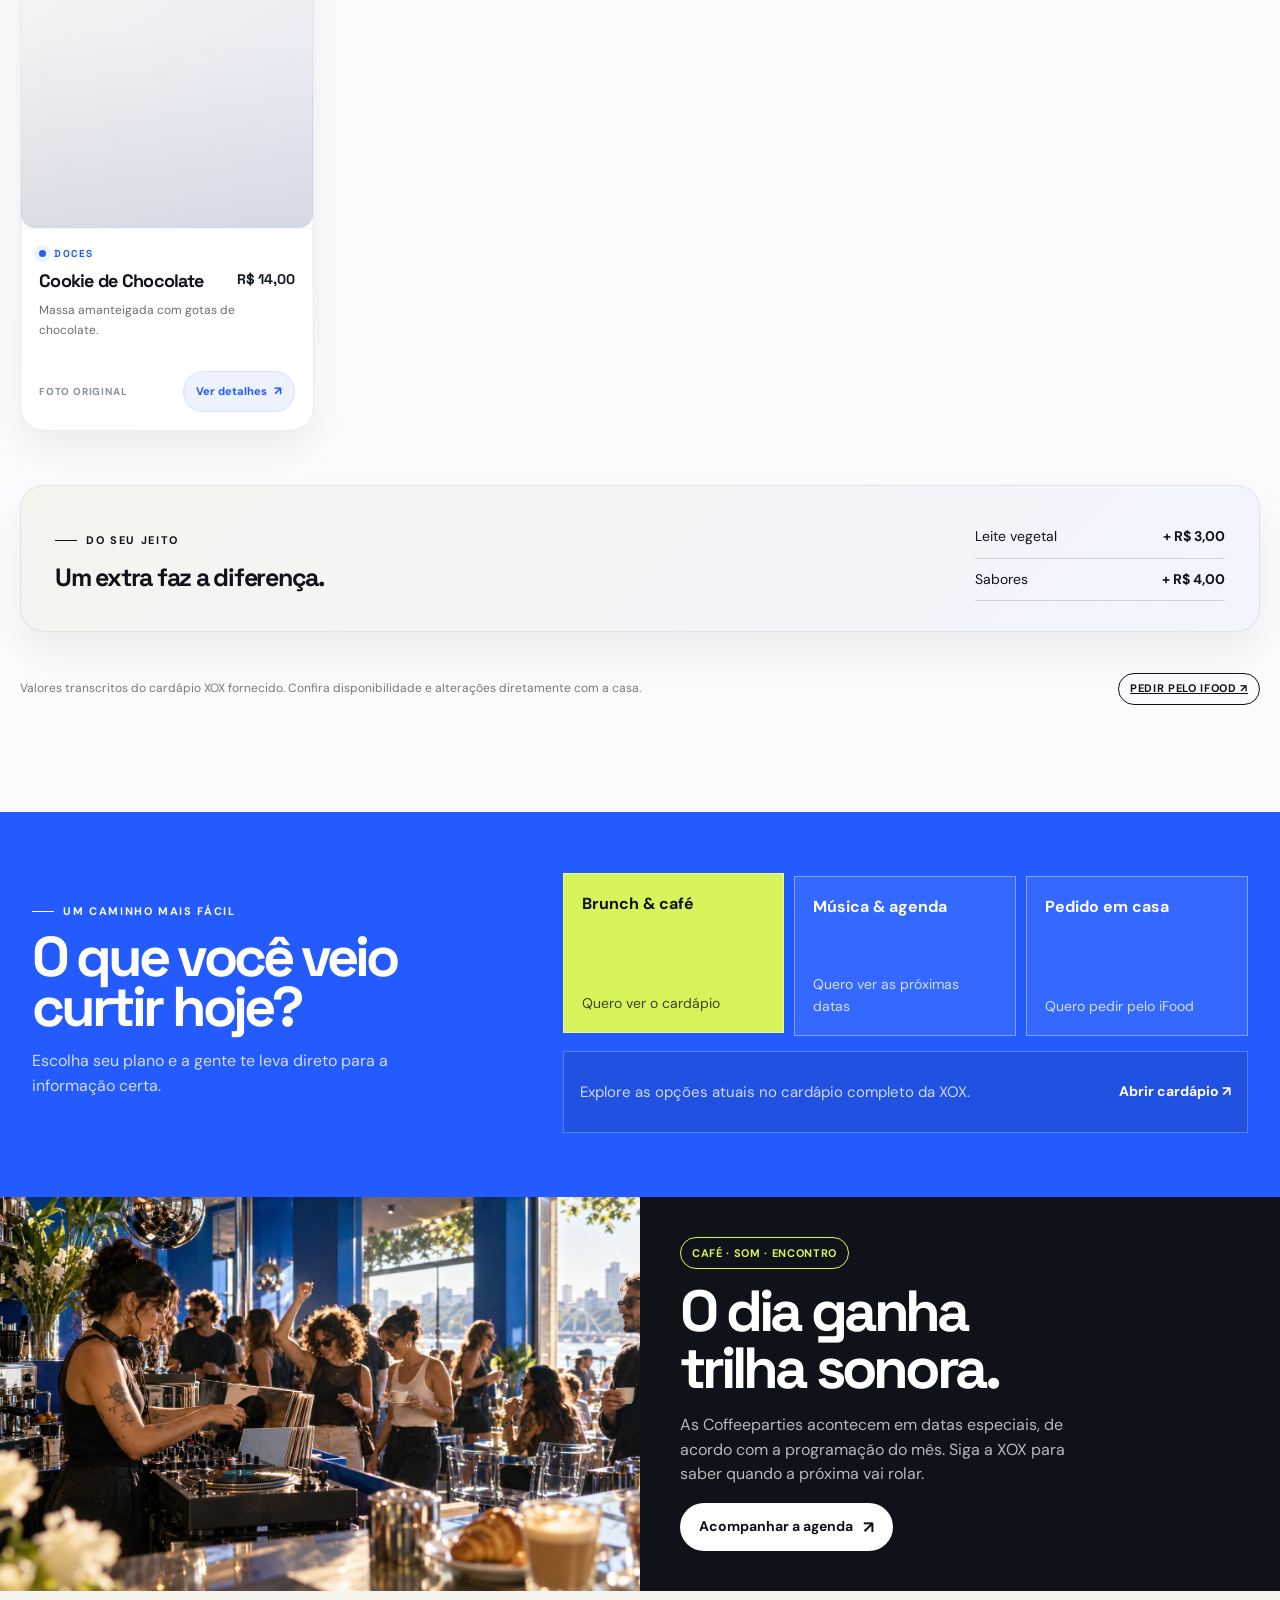
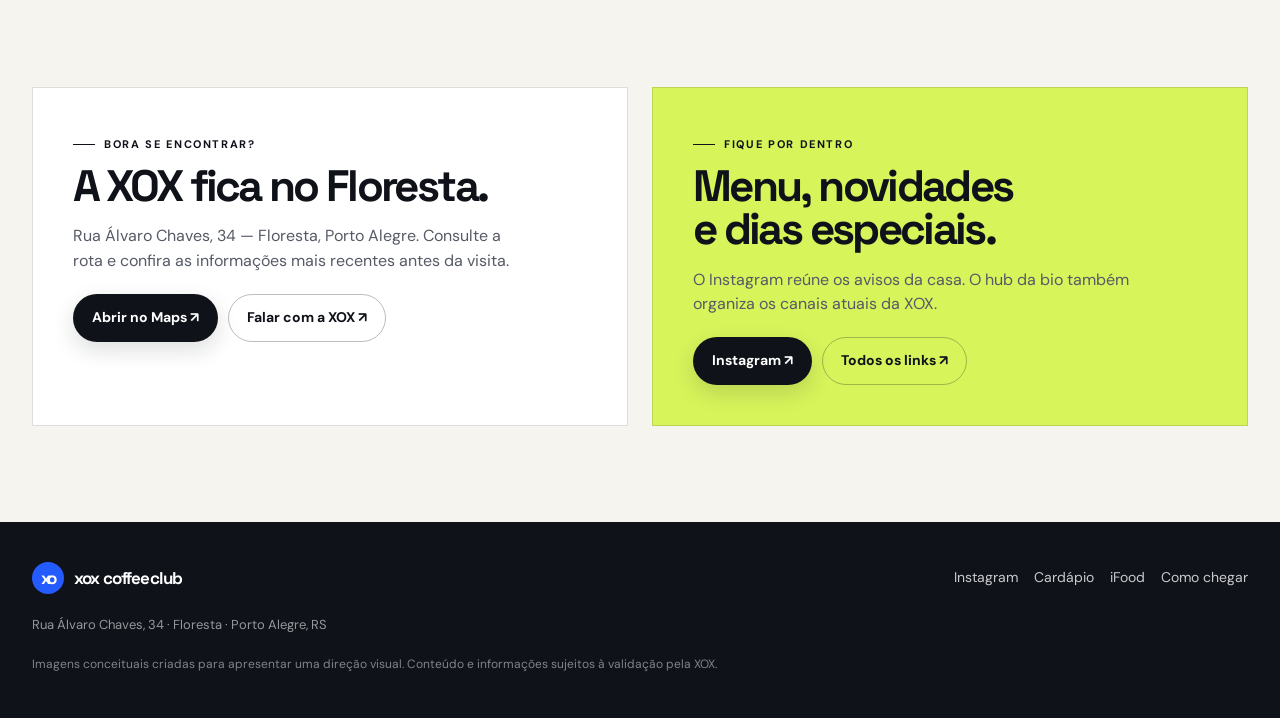
==== commit 70ebf14c: "Build XOX interactive catalogue for Pages" ====
--- a/site/index.html
+++ b/site/index.html
@@ -32,6 +32,10 @@
     @media(prefers-reduced-motion:reduce){*,*::before,*::after{scroll-behavior:auto!important;animation-duration:.01ms!important;animation-iteration-count:1!important;transition-duration:.01ms!important}.ticker-track{animation:none}.design{animation:none}}
   </style>
   <link rel="stylesheet" href="mobile-first.css">
+  <!-- XOX CATALOG BUILD -->
+  <link rel="stylesheet" href="catalog.css">
+  <script src="menu-data.js" defer></script>
+  <script src="catalog.js" defer></script>
 </head>
 <body>
   <a class="skip-link" href="#conteudo">Pular para o conteúdo</a>
@@ -51,46 +55,68 @@
       <div class="wrap">
         <header class="site-header">
           <a class="brand-lockup" href="#v1" aria-label="XOX Coffeeclub, início"><span class="brand-symbol" aria-hidden="true">xo</span><span class="brand-name">xox coffeeclub</span></a>
-          <nav class="site-nav" aria-label="Navegação principal"><a href="#experiencia-v1">A experiência</a><a href="#menu-v1">Cardápio</a><a href="#agenda-v1">Coffeeparty</a><a class="btn btn-primary" href="https://www.google.com/maps/search/?api=1&query=Xox+Coffeeclub+R.+%C3%81lvaro+Chaves+34+Porto+Alegre" target="_blank" rel="noopener noreferrer">Como chegar <span class="arrow" aria-hidden="true">↗</span></a></nav>
+          <nav class="site-nav" aria-label="Navegação principal"><a href="#experiencia-v1">A experiência</a><a href="#catalogo-v1">Cardápio</a><a href="#agenda-v1">Coffeeparty</a><a class="btn btn-primary" href="https://www.google.com/maps/search/?api=1&query=Xox+Coffeeclub+R.+%C3%81lvaro+Chaves+34+Porto+Alegre" target="_blank" rel="noopener noreferrer">Como chegar <span class="arrow" aria-hidden="true">↗</span></a></nav>
         </header>
         <section class="hero" aria-labelledby="v1-title">
-          <div class="hero-copy"><span class="eyebrow">all day brunch · Porto Alegre</span><h1 id="v1-title">Come for<br>the coffee.<br><em>Stay for<br>the vibe.</em></h1><p>Um café que vira ponto de encontro. Brunch no fim de semana, gente querida e, em algumas datas, música tomando conta do dia.</p><div class="hero-actions"><a class="btn btn-primary" href="https://drive.google.com/file/d/1HCCGktYftEY3dqmyj49eFKGU0VGF2S8l/view?usp=drive_link" target="_blank" rel="noopener noreferrer">Abrir cardápio <span class="arrow" aria-hidden="true">↗</span></a><a class="btn btn-outline" href="https://www.instagram.com/xoxcoffeeclub/" target="_blank" rel="noopener noreferrer">Ver agenda no Instagram <span class="arrow" aria-hidden="true">↗</span></a></div><div class="hero-note"><span class="note-mark" aria-hidden="true">✳</span><span>Sábados e domingos<br>horários atualizados no Instagram</span></div></div>
+          <div class="hero-copy"><span class="eyebrow">all day brunch · Porto Alegre</span><h1 id="v1-title">Come for<br>the coffee.<br><em>Stay for<br>the vibe.</em></h1><p>Um café que vira ponto de encontro. Brunch no fim de semana, gente querida e, em algumas datas, música tomando conta do dia.</p><div class="hero-actions"><a class="btn btn-primary" href="#catalogo-v1">Abrir cardápio <span class="arrow" aria-hidden="true">↗</span></a><a class="btn btn-outline" href="https://www.instagram.com/xoxcoffeeclub/" target="_blank" rel="noopener noreferrer">Ver agenda no Instagram <span class="arrow" aria-hidden="true">↗</span></a></div><div class="hero-note"><span class="note-mark" aria-hidden="true">✳</span><span>Sábados e domingos<br>horários atualizados no Instagram</span></div></div>
           <div class="hero-visual"><img class="hero-photo" src="assets/xox-daylight-cafe.webp" alt="Imagem conceitual de um café iluminado, com parede azul, mesa espelhada e café servido" fetchpriority="high"><div class="hero-stamp"><b>coffee<br>meets<br>good music</b><span>fim de semana XOX</span></div><span class="side-caption">Floresta · Porto Alegre · RS</span></div>
         </section>
       </div>
       <div class="ticker" aria-label="Café, brunch e música durante o dia"><div class="ticker-track" aria-hidden="true"><span>all day brunch <i>✳</i> café com outro ritmo <i>✳</i> coffee party <i>✳</i> come for the coffee <i>✳</i> stay for the vibe <i>✳</i> all day brunch <i>✳</i> café com outro ritmo <i>✳</i> coffee party <i>✳</i> come for the coffee <i>✳</i> stay for the vibe <i>✳</i></span></div></div>
       <section class="section-pad" id="experiencia-v1"><div class="wrap weekend"><div><span class="eyebrow">o ritmo da casa</span><h2>Fim de semana<br>tem outro sabor.</h2><p>A XOX abre aos sábados e domingos. E quando chega a Coffeeparty, café, DJs e encontros ocupam o mesmo espaço — sempre conforme a agenda do mês.</p><a class="text-link" href="https://www.instagram.com/xoxcoffeeclub/" target="_blank" rel="noopener noreferrer">Acompanhar a próxima edição</a></div><div class="weekend-info"><div class="info-tile"><span class="tile-icon" aria-hidden="true">◷</span><h3>Sábado + domingo</h3><p>Confira o horário atualizado antes de sair.</p></div><div class="info-tile"><span class="tile-icon" aria-hidden="true">♫</span><h3>Coffeeparty</h3><p>Datas especiais divulgadas no Instagram.</p></div></div></div></section>
-      <section class="section-pad" id="menu-v1"><div class="wrap menu-feature"><img class="menu-photo" src="assets/xox-brunch-detail.webp" alt="Imagem conceitual de café, croissant e pão de queijo sobre uma mesa cromada" loading="lazy"><div class="menu-copy"><span class="eyebrow">pausa para escolher</span><h2>Seu próximo<br>favorito pode<br>estar no menu.</h2><p>Veja o cardápio completo no material da casa. Para pedir sem sair de casa, o iFood continua a um toque de distância.</p><div class="menu-points"><div class="menu-point"><b>Café & brunch</b><span>Conheça as opções atuais</span></div><div class="menu-point"><b>Na mesa ou em casa</b><span>Escolha onde aproveitar</span></div></div><div class="hero-actions"><a class="btn btn-primary" href="https://drive.google.com/file/d/1HCCGktYftEY3dqmyj49eFKGU0VGF2S8l/view?usp=drive_link" target="_blank" rel="noopener noreferrer">Ver cardápio completo <span class="arrow" aria-hidden="true">↗</span></a><a class="btn btn-outline" href="https://www.ifood.com.br/delivery/porto-alegre-rs/xox-coffeeclub-floresta/fa80816a-323a-4dc0-9d6d-e260d02aa68b?utm_medium=share" target="_blank" rel="noopener noreferrer">Pedir no iFood <span class="arrow" aria-hidden="true">↗</span></a></div></div></div></section>
-      <section class="experience" aria-labelledby="mood-v1"><div class="wrap experience-inner"><div><span class="eyebrow">um caminho mais fácil</span><h2 id="mood-v1">O que você veio<br>curtir hoje?</h2><p>Escolha seu plano e a gente te leva direto para a informação certa.</p></div><div class="experience-options" data-choices><button class="experience-option" type="button" aria-pressed="true" data-choice="brunch"><b>Brunch & café</b><span>Quero ver o cardápio</span></button><button class="experience-option" type="button" aria-pressed="false" data-choice="agenda"><b>Música & agenda</b><span>Quero ver as próximas datas</span></button><button class="experience-option" type="button" aria-pressed="false" data-choice="delivery"><b>Pedido em casa</b><span>Quero pedir pelo iFood</span></button><div class="experience-result" aria-live="polite"><p data-result>Explore as opções atuais no cardápio completo da XOX.</p><a data-result-link href="https://drive.google.com/file/d/1HCCGktYftEY3dqmyj49eFKGU0VGF2S8l/view?usp=drive_link" target="_blank" rel="noopener noreferrer">Abrir cardápio ↗</a></div></div></div></section>
+      <section class="section-pad" id="menu-v1"><div class="wrap menu-feature"><img class="menu-photo" src="assets/xox-brunch-detail.webp" alt="Imagem conceitual de café, croissant e pão de queijo sobre uma mesa cromada" loading="lazy"><div class="menu-copy"><span class="eyebrow">pausa para escolher</span><h2>Seu próximo<br>favorito pode<br>estar no menu.</h2><p>Veja o cardápio completo no material da casa. Para pedir sem sair de casa, o iFood continua a um toque de distância.</p><div class="menu-points"><div class="menu-point"><b>Café & brunch</b><span>Conheça as opções atuais</span></div><div class="menu-point"><b>Na mesa ou em casa</b><span>Escolha onde aproveitar</span></div></div><div class="hero-actions"><a class="btn btn-primary" href="#catalogo-v1">Ver cardápio completo <span class="arrow" aria-hidden="true">↗</span></a><a class="btn btn-outline" href="https://www.ifood.com.br/delivery/porto-alegre-rs/xox-coffeeclub-floresta/fa80816a-323a-4dc0-9d6d-e260d02aa68b?utm_medium=share" target="_blank" rel="noopener noreferrer">Pedir no iFood <span class="arrow" aria-hidden="true">↗</span></a></div></div></div></section>
+<section id="catalogo-v1" class="catalog-section xox-catalog section-pad"><div class="wrap"><div class="catalog-heading"><div><div class="eyebrow">o cardápio da casa · 33 escolhas</div><h2 data-role="menu-title">Encontre seu<br><em>próximo favorito.</em></h2><p>Do primeiro espresso ao último pedaço de cheesecake. Explore, descubra e escolha sem sair do site.</p></div><div class="menu-head-aside"><b>GOOD FOOD.<br>GOOD MOOD.</b><span>☻</span></div></div><div class="menu-spotlight" aria-label="Destaques do cardápio">
+ <div class="spotlight-intro"><span class="spotlight-eyebrow" data-role="spotlight-eyebrow">01 / OS FAVORITOS</span><h3 data-role="spotlight-title">Worth a<br><em>closer look.</em></h3><p data-role="spotlight-copy">Três boas desculpas para ficar mais um pouco.</p><span class="spotlight-decor" aria-hidden="true">✳</span></div>
+ <button class="spotlight-item" type="button" data-product="2" aria-label="Ver Strawberry Matcha"><span class="spotlight-visual"><img src="assets/menu/strawberry-matcha.webp" loading="lazy" decoding="async" width="620" height="750" alt="Strawberry Matcha"></span><span class="spotlight-caption"><span>01 / SIGNATURE</span><strong>Strawberry<br>Matcha</strong><b>R$ 22,00 <i>↗</i></b></span></button>
+ <button class="spotlight-item" type="button" data-product="22" aria-label="Ver Toast Salmão"><span class="spotlight-visual"><img src="assets/menu/toast-salmao.webp" loading="lazy" decoding="async" width="620" height="750" alt="Toast Salmão"></span><span class="spotlight-caption"><span>02 / BRUNCH</span><strong>Toast<br>Salmão</strong><b>R$ 38,00 <i>↗</i></b></span></button>
+ <button class="spotlight-item" type="button" data-product="30" aria-label="Ver Cheesecake"><span class="spotlight-visual"><img src="assets/menu/cheesecake.webp" loading="lazy" decoding="async" width="620" height="750" alt="Cheesecake"></span><span class="spotlight-caption"><span>03 / SWEET</span><strong>Cheese-<br>cake</strong><b>R$ 22,00 <i>↗</i></b></span></button>
+</div>
+<div class="catalog-controls"><label class="search-field"><span aria-hidden="true">⌕</span><input data-role="menu-search" type="search" placeholder="Buscar por nome ou ingrediente..." autocomplete="off" aria-label="Buscar no cardápio"><button type="button" class="search-clear" data-role="search-clear" aria-label="Limpar busca" hidden>✕</button><kbd>/</kbd></label><div class="categories" role="group" aria-label="Filtrar cardápio" data-role="category-list"></div><div class="controls-note">busque, filtre e explore os detalhes</div></div><div class="menu-count" data-role="menu-count" aria-live="polite"></div><div class="menu-grid" data-role="menu-grid"></div><div class="menu-empty" data-role="menu-empty" hidden><h3>Nada por aqui :/</h3><p>Tente outro ingrediente ou escolha uma categoria.</p><button data-role="clear-filters" class="pill primary">Ver tudo novamente ↗</button></div><div class="menu-extras"><div><span class="eyebrow">do seu jeito</span><h3>Um extra faz a diferença.</h3></div><div class="extras-list"><div>Leite vegetal <b>+ R$ 3,00</b></div><div>Sabores <b>+ R$ 4,00</b></div></div></div><div class="menu-bottom"><p>Valores transcritos do cardápio XOX fornecido. Confira disponibilidade e alterações diretamente com a casa.</p><a href="https://www.ifood.com.br/delivery/porto-alegre-rs/xox-coffeeclub-floresta/fa80816a-323a-4dc0-9d6d-e260d02aa68b?utm_medium=share" target="_blank" rel="noopener noreferrer" class="pill dark">Pedir pelo iFood ↗</a></div></div></section>
+      <section class="experience" aria-labelledby="mood-v1"><div class="wrap experience-inner"><div><span class="eyebrow">um caminho mais fácil</span><h2 id="mood-v1">O que você veio<br>curtir hoje?</h2><p>Escolha seu plano e a gente te leva direto para a informação certa.</p></div><div class="experience-options" data-choices><button class="experience-option" type="button" aria-pressed="true" data-choice="brunch"><b>Brunch & café</b><span>Quero ver o cardápio</span></button><button class="experience-option" type="button" aria-pressed="false" data-choice="agenda"><b>Música & agenda</b><span>Quero ver as próximas datas</span></button><button class="experience-option" type="button" aria-pressed="false" data-choice="delivery"><b>Pedido em casa</b><span>Quero pedir pelo iFood</span></button><div class="experience-result" aria-live="polite"><p data-result>Explore as opções atuais no cardápio completo da XOX.</p><a data-result-link href="#catalogo-v1">Abrir cardápio ↗</a></div></div></div></section>
       <section class="party-band" id="agenda-v1"><img src="assets/xox-coffee-party.webp" alt="Imagem conceitual de uma DJ tocando durante o dia em um café azul cheio de pessoas" loading="lazy"><div class="party-copy"><span class="pill">café · som · encontro</span><h2>O dia ganha<br>trilha sonora.</h2><p>As Coffeeparties acontecem em datas especiais, de acordo com a programação do mês. Siga a XOX para saber quando a próxima vai rolar.</p><a class="btn btn-light" href="https://www.instagram.com/xoxcoffeeclub/" target="_blank" rel="noopener noreferrer">Acompanhar a agenda <span class="arrow" aria-hidden="true">↗</span></a></div></section>
       <section class="section-pad"><div class="wrap visit-block"><div class="visit-card"><span class="eyebrow">bora se encontrar?</span><h3>A XOX fica no Floresta.</h3><p>Rua Álvaro Chaves, 34 — Floresta, Porto Alegre. Consulte a rota e confira as informações mais recentes antes da visita.</p><div class="visit-actions"><a class="btn btn-primary" href="https://www.google.com/maps/search/?api=1&query=Xox+Coffeeclub+R.+%C3%81lvaro+Chaves+34+Porto+Alegre" target="_blank" rel="noopener noreferrer">Abrir no Maps ↗</a><a class="btn btn-outline" href="https://wa.me/555131912425" target="_blank" rel="noopener noreferrer">Falar com a XOX ↗</a></div></div><div class="visit-card blue"><span class="eyebrow">fique por dentro</span><h3>Menu, novidades<br>e dias especiais.</h3><p>O Instagram reúne os avisos da casa. O hub da bio também organiza os canais atuais da XOX.</p><div class="visit-actions"><a class="btn btn-primary" href="https://www.instagram.com/xoxcoffeeclub/" target="_blank" rel="noopener noreferrer">Instagram ↗</a><a class="btn btn-outline" href="https://xox.keepo.bio/" target="_blank" rel="noopener noreferrer">Todos os links ↗</a></div></div></div></section>
-      <footer class="footer"><div class="wrap"><div class="footer-row"><a class="brand-lockup" href="#v1" aria-label="XOX Coffeeclub, voltar ao início"><span class="brand-symbol" aria-hidden="true">xo</span><span class="brand-name">xox coffeeclub</span></a><div class="footer-links"><a href="https://www.instagram.com/xoxcoffeeclub/" target="_blank" rel="noopener noreferrer">Instagram</a><a href="https://drive.google.com/file/d/1HCCGktYftEY3dqmyj49eFKGU0VGF2S8l/view?usp=drive_link" target="_blank" rel="noopener noreferrer">Cardápio</a><a href="https://www.ifood.com.br/delivery/porto-alegre-rs/xox-coffeeclub-floresta/fa80816a-323a-4dc0-9d6d-e260d02aa68b?utm_medium=share" target="_blank" rel="noopener noreferrer">iFood</a><a href="https://www.google.com/maps/search/?api=1&query=Xox+Coffeeclub+R.+%C3%81lvaro+Chaves+34+Porto+Alegre" target="_blank" rel="noopener noreferrer">Como chegar</a></div></div><p class="footer-meta">Rua Álvaro Chaves, 34 · Floresta · Porto Alegre, RS</p><p class="concept-note">Imagens conceituais criadas para apresentar uma direção visual. Conteúdo e informações sujeitos à validação pela XOX.</p></div></footer>
+      <footer class="footer"><div class="wrap"><div class="footer-row"><a class="brand-lockup" href="#v1" aria-label="XOX Coffeeclub, voltar ao início"><span class="brand-symbol" aria-hidden="true">xo</span><span class="brand-name">xox coffeeclub</span></a><div class="footer-links"><a href="https://www.instagram.com/xoxcoffeeclub/" target="_blank" rel="noopener noreferrer">Instagram</a><a href="#catalogo-v1">Cardápio</a><a href="https://www.ifood.com.br/delivery/porto-alegre-rs/xox-coffeeclub-floresta/fa80816a-323a-4dc0-9d6d-e260d02aa68b?utm_medium=share" target="_blank" rel="noopener noreferrer">iFood</a><a href="https://www.google.com/maps/search/?api=1&query=Xox+Coffeeclub+R.+%C3%81lvaro+Chaves+34+Porto+Alegre" target="_blank" rel="noopener noreferrer">Como chegar</a></div></div><p class="footer-meta">Rua Álvaro Chaves, 34 · Floresta · Porto Alegre, RS</p><p class="concept-note">Imagens conceituais criadas para apresentar uma direção visual. Conteúdo e informações sujeitos à validação pela XOX.</p></div></footer>
     </article>
 
     <article class="design v2" id="v2" aria-label="Conceito Sunday Social" hidden>
-      <div class="wrap"><header class="site-header"><a class="brand-lockup" href="#v2" aria-label="XOX Coffeeclub, início"><span class="brand-symbol" aria-hidden="true">xo</span><span class="brand-name">xox coffeeclub</span></a><nav class="site-nav" aria-label="Navegação principal"><a href="#experiencia-v2">O fim de semana</a><a href="#menu-v2">Cardápio</a><a href="#agenda-v2">Coffeeparty</a><a class="btn btn-primary" href="https://www.google.com/maps/search/?api=1&query=Xox+Coffeeclub+R.+%C3%81lvaro+Chaves+34+Porto+Alegre" target="_blank" rel="noopener noreferrer">Encontrar a casa ↗</a></nav></header>
-        <section class="hero" aria-labelledby="v2-title"><div class="hero-copy"><span class="eyebrow">um convite para desacelerar</span><h1 id="v2-title">O fim de semana tem <em>endereço.</em></h1><p>Brunch, café e encontros sem pressa — com música em algumas datas. Bem-vindo à XOX.</p><div class="hero-actions"><a class="btn btn-primary" href="https://drive.google.com/file/d/1HCCGktYftEY3dqmyj49eFKGU0VGF2S8l/view?usp=drive_link" target="_blank" rel="noopener noreferrer">Conhecer o menu ↗</a><a class="btn btn-outline" href="https://www.instagram.com/xoxcoffeeclub/" target="_blank" rel="noopener noreferrer">Ver o Instagram ↗</a></div><div class="hero-note"><span class="note-mark" aria-hidden="true">✳</span><span>Sábado + domingo<br>agenda do mês no Instagram</span></div></div><div class="hero-visual"><img class="hero-photo" src="assets/xox-daylight-cafe.webp" alt="Imagem conceitual do ambiente da XOX com luz do dia, café e paredes azuis" fetchpriority="high"><div class="hero-stamp"><b>the<br>weekend<br>table</b><span>feito pra compartilhar</span></div><span class="side-caption">um lugar para ficar mais um pouco</span></div></section>
+      <div class="wrap"><header class="site-header"><a class="brand-lockup" href="#v2" aria-label="XOX Coffeeclub, início"><span class="brand-symbol" aria-hidden="true">xo</span><span class="brand-name">xox coffeeclub</span></a><nav class="site-nav" aria-label="Navegação principal"><a href="#experiencia-v2">O fim de semana</a><a href="#catalogo-v2">Cardápio</a><a href="#agenda-v2">Coffeeparty</a><a class="btn btn-primary" href="https://www.google.com/maps/search/?api=1&query=Xox+Coffeeclub+R.+%C3%81lvaro+Chaves+34+Porto+Alegre" target="_blank" rel="noopener noreferrer">Encontrar a casa ↗</a></nav></header>
+        <section class="hero" aria-labelledby="v2-title"><div class="hero-copy"><span class="eyebrow">um convite para desacelerar</span><h1 id="v2-title">O fim de semana tem <em>endereço.</em></h1><p>Brunch, café e encontros sem pressa — com música em algumas datas. Bem-vindo à XOX.</p><div class="hero-actions"><a class="btn btn-primary" href="#catalogo-v2">Conhecer o menu ↗</a><a class="btn btn-outline" href="https://www.instagram.com/xoxcoffeeclub/" target="_blank" rel="noopener noreferrer">Ver o Instagram ↗</a></div><div class="hero-note"><span class="note-mark" aria-hidden="true">✳</span><span>Sábado + domingo<br>agenda do mês no Instagram</span></div></div><div class="hero-visual"><img class="hero-photo" src="assets/xox-daylight-cafe.webp" alt="Imagem conceitual do ambiente da XOX com luz do dia, café e paredes azuis" fetchpriority="high"><div class="hero-stamp"><b>the<br>weekend<br>table</b><span>feito pra compartilhar</span></div><span class="side-caption">um lugar para ficar mais um pouco</span></div></section>
       </div><div class="journal-rule">come for the coffee <em>·</em> stay for the vibe <em>·</em> volte quando quiser</div>
       <section class="section-pad" id="experiencia-v2"><div class="wrap weekend"><div><span class="eyebrow">a casa aos finais de semana</span><h2>Um encontro que<br>vira tradição.</h2><p>A XOX abre aos sábados e domingos. Em datas especiais, a Coffeeparty traz DJs e uma programação que a casa anuncia mês a mês.</p><a class="text-link" href="https://www.instagram.com/xoxcoffeeclub/" target="_blank" rel="noopener noreferrer">Veja as novidades da casa</a></div><div class="weekend-info"><div class="info-tile"><span class="tile-icon" aria-hidden="true">◷</span><h3>Quando visitar</h3><p>Sábados e domingos. Confira o horário mais recente no Instagram.</p></div><div class="info-tile"><span class="tile-icon" aria-hidden="true">♫</span><h3>Quando tem som</h3><p>A agenda especial é divulgada semanalmente pela XOX.</p></div></div></div></section>
-      <section class="section-pad" id="menu-v2"><div class="wrap menu-feature"><img class="menu-photo" src="assets/xox-brunch-detail.webp" alt="Imagem conceitual de um brunch com café e itens de padaria" loading="lazy"><div class="menu-copy"><span class="eyebrow">uma mesa cheia de possibilidades</span><h2>Escolha com<br>calma. Aproveite<br>sem olhar a hora.</h2><p>O cardápio atualizado está reunido em um só lugar. E se hoje for dia de ficar em casa, você também pode pedir pelo iFood.</p><div class="menu-points"><div class="menu-point"><b>Para aproveitar aqui</b><span>Brunch e café da casa</span></div><div class="menu-point"><b>Para levar para casa</b><span>Pedidos via iFood</span></div></div><div class="hero-actions"><a class="btn btn-primary" href="https://drive.google.com/file/d/1HCCGktYftEY3dqmyj49eFKGU0VGF2S8l/view?usp=drive_link" target="_blank" rel="noopener noreferrer">Abrir cardápio ↗</a><a class="btn btn-outline" href="https://www.ifood.com.br/delivery/porto-alegre-rs/xox-coffeeclub-floresta/fa80816a-323a-4dc0-9d6d-e260d02aa68b?utm_medium=share" target="_blank" rel="noopener noreferrer">Pedir pelo iFood ↗</a></div></div></div></section>
-      <section class="experience"><div class="wrap experience-inner"><div><span class="eyebrow">qual é o seu plano?</span><h2>Comece por aqui.</h2><p>Um atalho para o que você veio descobrir.</p></div><div class="experience-options" data-choices><button class="experience-option" type="button" aria-pressed="true" data-choice="brunch"><b>Um café demorado</b><span>Ver o cardápio da casa</span></button><button class="experience-option" type="button" aria-pressed="false" data-choice="agenda"><b>Um dia com música</b><span>Conferir a agenda mensal</span></button><button class="experience-option" type="button" aria-pressed="false" data-choice="delivery"><b>Um pedido em casa</b><span>Escolher pelo iFood</span></button><div class="experience-result" aria-live="polite"><p data-result>Conheça as opções atuais no cardápio completo da casa.</p><a data-result-link href="https://drive.google.com/file/d/1HCCGktYftEY3dqmyj49eFKGU0VGF2S8l/view?usp=drive_link" target="_blank" rel="noopener noreferrer">Abrir cardápio ↗</a></div></div></div></section>
+      <section class="section-pad" id="menu-v2"><div class="wrap menu-feature"><img class="menu-photo" src="assets/xox-brunch-detail.webp" alt="Imagem conceitual de um brunch com café e itens de padaria" loading="lazy"><div class="menu-copy"><span class="eyebrow">uma mesa cheia de possibilidades</span><h2>Escolha com<br>calma. Aproveite<br>sem olhar a hora.</h2><p>O cardápio atualizado está reunido em um só lugar. E se hoje for dia de ficar em casa, você também pode pedir pelo iFood.</p><div class="menu-points"><div class="menu-point"><b>Para aproveitar aqui</b><span>Brunch e café da casa</span></div><div class="menu-point"><b>Para levar para casa</b><span>Pedidos via iFood</span></div></div><div class="hero-actions"><a class="btn btn-primary" href="#catalogo-v2">Abrir cardápio ↗</a><a class="btn btn-outline" href="https://www.ifood.com.br/delivery/porto-alegre-rs/xox-coffeeclub-floresta/fa80816a-323a-4dc0-9d6d-e260d02aa68b?utm_medium=share" target="_blank" rel="noopener noreferrer">Pedir pelo iFood ↗</a></div></div></div></section>
+<section id="catalogo-v2" class="catalog-section xox-catalog section-pad"><div class="wrap"><div class="catalog-heading"><div><div class="eyebrow">o cardápio da casa · 33 escolhas</div><h2 data-role="menu-title">Escolha com calma.<br><em>Fique mais um pouco.</em></h2><p>Do primeiro espresso ao último pedaço de cheesecake. Explore, descubra e escolha sem sair do site.</p></div><div class="menu-head-aside"><b>GOOD FOOD.<br>GOOD MOOD.</b><span>☻</span></div></div><div class="menu-spotlight" aria-label="Destaques do cardápio">
+ <div class="spotlight-intro"><span class="spotlight-eyebrow" data-role="spotlight-eyebrow">01 / OS FAVORITOS</span><h3 data-role="spotlight-title">Sabores para<br><em>ficar sem pressa.</em></h3><p data-role="spotlight-copy">Três boas desculpas para ficar mais um pouco.</p><span class="spotlight-decor" aria-hidden="true">✳</span></div>
+ <button class="spotlight-item" type="button" data-product="2" aria-label="Ver Strawberry Matcha"><span class="spotlight-visual"><img src="assets/menu/strawberry-matcha.webp" loading="lazy" decoding="async" width="620" height="750" alt="Strawberry Matcha"></span><span class="spotlight-caption"><span>01 / SIGNATURE</span><strong>Strawberry<br>Matcha</strong><b>R$ 22,00 <i>↗</i></b></span></button>
+ <button class="spotlight-item" type="button" data-product="22" aria-label="Ver Toast Salmão"><span class="spotlight-visual"><img src="assets/menu/toast-salmao.webp" loading="lazy" decoding="async" width="620" height="750" alt="Toast Salmão"></span><span class="spotlight-caption"><span>02 / BRUNCH</span><strong>Toast<br>Salmão</strong><b>R$ 38,00 <i>↗</i></b></span></button>
+ <button class="spotlight-item" type="button" data-product="30" aria-label="Ver Cheesecake"><span class="spotlight-visual"><img src="assets/menu/cheesecake.webp" loading="lazy" decoding="async" width="620" height="750" alt="Cheesecake"></span><span class="spotlight-caption"><span>03 / SWEET</span><strong>Cheese-<br>cake</strong><b>R$ 22,00 <i>↗</i></b></span></button>
+</div>
+<div class="catalog-controls"><label class="search-field"><span aria-hidden="true">⌕</span><input data-role="menu-search" type="search" placeholder="Buscar por nome ou ingrediente..." autocomplete="off" aria-label="Buscar no cardápio"><button type="button" class="search-clear" data-role="search-clear" aria-label="Limpar busca" hidden>✕</button><kbd>/</kbd></label><div class="categories" role="group" aria-label="Filtrar cardápio" data-role="category-list"></div><div class="controls-note">busque, filtre e explore os detalhes</div></div><div class="menu-count" data-role="menu-count" aria-live="polite"></div><div class="menu-grid" data-role="menu-grid"></div><div class="menu-empty" data-role="menu-empty" hidden><h3>Nada por aqui :/</h3><p>Tente outro ingrediente ou escolha uma categoria.</p><button data-role="clear-filters" class="pill primary">Ver tudo novamente ↗</button></div><div class="menu-extras"><div><span class="eyebrow">do seu jeito</span><h3>Um extra faz a diferença.</h3></div><div class="extras-list"><div>Leite vegetal <b>+ R$ 3,00</b></div><div>Sabores <b>+ R$ 4,00</b></div></div></div><div class="menu-bottom"><p>Valores transcritos do cardápio XOX fornecido. Confira disponibilidade e alterações diretamente com a casa.</p><a href="https://www.ifood.com.br/delivery/porto-alegre-rs/xox-coffeeclub-floresta/fa80816a-323a-4dc0-9d6d-e260d02aa68b?utm_medium=share" target="_blank" rel="noopener noreferrer" class="pill dark">Pedir pelo iFood ↗</a></div></div></section>
+      <section class="experience"><div class="wrap experience-inner"><div><span class="eyebrow">qual é o seu plano?</span><h2>Comece por aqui.</h2><p>Um atalho para o que você veio descobrir.</p></div><div class="experience-options" data-choices><button class="experience-option" type="button" aria-pressed="true" data-choice="brunch"><b>Um café demorado</b><span>Ver o cardápio da casa</span></button><button class="experience-option" type="button" aria-pressed="false" data-choice="agenda"><b>Um dia com música</b><span>Conferir a agenda mensal</span></button><button class="experience-option" type="button" aria-pressed="false" data-choice="delivery"><b>Um pedido em casa</b><span>Escolher pelo iFood</span></button><div class="experience-result" aria-live="polite"><p data-result>Conheça as opções atuais no cardápio completo da casa.</p><a data-result-link href="#catalogo-v2">Abrir cardápio ↗</a></div></div></div></section>
       <section class="party-band" id="agenda-v2"><div class="party-copy"><span class="pill">uma festa com luz do dia</span><h2>Café passado.<br>Som ligado.</h2><p>A Coffeeparty transforma algumas datas do calendário em encontros para ouvir música, encontrar gente e aproveitar a casa de outro jeito.</p><a class="btn btn-primary" href="https://www.instagram.com/xoxcoffeeclub/" target="_blank" rel="noopener noreferrer">Descobrir a próxima data ↗</a></div><img src="assets/xox-coffee-party.webp" alt="Imagem conceitual de uma coffeeparty diurna com DJ, café e convidados" loading="lazy"></section>
       <section class="section-pad"><div class="wrap visit-block"><div class="visit-card"><span class="eyebrow">Porto Alegre · Floresta</span><h3>Tem sempre lugar para mais um.</h3><p>Rua Álvaro Chaves, 34. Salve o endereço e confira a rota antes de vir.</p><div class="visit-actions"><a class="btn btn-primary" href="https://www.google.com/maps/search/?api=1&query=Xox+Coffeeclub+R.+%C3%81lvaro+Chaves+34+Porto+Alegre" target="_blank" rel="noopener noreferrer">Ver rota no Maps ↗</a><a class="btn btn-outline" href="https://wa.me/555131912425" target="_blank" rel="noopener noreferrer">Falar com a equipe ↗</a></div></div><div class="visit-card blue"><span class="eyebrow">para combinar o próximo encontro</span><h3>Menu, pedidos e agenda.</h3><p>Os canais da XOX ficam organizados para você escolher o próximo passo.</p><div class="visit-actions"><a class="btn btn-primary" href="https://www.instagram.com/xoxcoffeeclub/" target="_blank" rel="noopener noreferrer">Acompanhar no Instagram ↗</a><a class="btn btn-outline" href="https://xox.keepo.bio/" target="_blank" rel="noopener noreferrer">Acessar o hub da bio ↗</a></div></div></div></section>
-      <footer class="footer"><div class="wrap"><div class="footer-row"><a class="brand-lockup" href="#v2"><span class="brand-symbol" aria-hidden="true">xo</span><span class="brand-name">xox coffeeclub</span></a><div class="footer-links"><a href="https://www.instagram.com/xoxcoffeeclub/" target="_blank" rel="noopener noreferrer">Instagram</a><a href="https://drive.google.com/file/d/1HCCGktYftEY3dqmyj49eFKGU0VGF2S8l/view?usp=drive_link" target="_blank" rel="noopener noreferrer">Cardápio</a><a href="https://www.ifood.com.br/delivery/porto-alegre-rs/xox-coffeeclub-floresta/fa80816a-323a-4dc0-9d6d-e260d02aa68b?utm_medium=share" target="_blank" rel="noopener noreferrer">iFood</a><a href="https://www.google.com/maps/search/?api=1&query=Xox+Coffeeclub+R.+%C3%81lvaro+Chaves+34+Porto+Alegre" target="_blank" rel="noopener noreferrer">Como chegar</a></div></div><p class="footer-meta">Rua Álvaro Chaves, 34 · Floresta · Porto Alegre, RS</p><p class="concept-note">Imagens conceituais criadas para apresentar uma direção visual. Conteúdo e informações sujeitos à validação pela XOX.</p></div></footer>
+      <footer class="footer"><div class="wrap"><div class="footer-row"><a class="brand-lockup" href="#v2"><span class="brand-symbol" aria-hidden="true">xo</span><span class="brand-name">xox coffeeclub</span></a><div class="footer-links"><a href="https://www.instagram.com/xoxcoffeeclub/" target="_blank" rel="noopener noreferrer">Instagram</a><a href="#catalogo-v2">Cardápio</a><a href="https://www.ifood.com.br/delivery/porto-alegre-rs/xox-coffeeclub-floresta/fa80816a-323a-4dc0-9d6d-e260d02aa68b?utm_medium=share" target="_blank" rel="noopener noreferrer">iFood</a><a href="https://www.google.com/maps/search/?api=1&query=Xox+Coffeeclub+R.+%C3%81lvaro+Chaves+34+Porto+Alegre" target="_blank" rel="noopener noreferrer">Como chegar</a></div></div><p class="footer-meta">Rua Álvaro Chaves, 34 · Floresta · Porto Alegre, RS</p><p class="concept-note">Imagens conceituais criadas para apresentar uma direção visual. Conteúdo e informações sujeitos à validação pela XOX.</p></div></footer>
     </article>
 
     <article class="design v3" id="v3" aria-label="Conceito Coffee Afterparty" hidden>
-      <div class="wrap"><header class="site-header"><a class="brand-lockup" href="#v3" aria-label="XOX Coffeeclub, início"><span class="brand-symbol" aria-hidden="true">xo</span><span class="brand-name">XOX / COFFEECLUB</span></a><nav class="site-nav" aria-label="Navegação principal"><a href="#experiencia-v3">A casa</a><a href="#menu-v3">Menu</a><a href="#agenda-v3">Coffeeparty</a><a class="btn btn-primary" href="https://www.google.com/maps/search/?api=1&query=Xox+Coffeeclub+R.+%C3%81lvaro+Chaves+34+Porto+Alegre" target="_blank" rel="noopener noreferrer">GPS ↗</a></nav></header>
-        <section class="hero" aria-labelledby="v3-title"><div class="hero-copy"><span class="eyebrow">porto alegre · fim de semana</span><h1 id="v3-title">COFFEE<br>FIRST.<br><em>VIBE</em><br>ALWAYS.</h1><p>Brunch de dia. Café na mesa. Música no ar. A XOX acontece aos sábados e domingos — e algumas datas viram Coffeeparty.</p><div class="hero-actions"><a class="btn btn-primary" href="https://drive.google.com/file/d/1HCCGktYftEY3dqmyj49eFKGU0VGF2S8l/view?usp=drive_link" target="_blank" rel="noopener noreferrer">MENU / PDF ↗</a><a class="btn btn-outline" href="https://www.instagram.com/xoxcoffeeclub/" target="_blank" rel="noopener noreferrer">AGENDA / IG ↗</a></div><div class="hero-note"><span class="note-mark" aria-hidden="true">↗</span><span>SÁB + DOM<br>HORÁRIOS NO INSTAGRAM</span></div></div><div class="hero-visual"><img class="hero-photo" src="assets/xox-daylight-cafe.webp" alt="Imagem conceitual de um café de dia com paredes azuis e superfícies cromadas" fetchpriority="high"><div class="hero-stamp"><b>DAY<br>MODE<br>ON</b><span>XOX social club</span></div><span class="side-caption">R. Álvaro Chaves, 34 · POA</span></div></section>
+      <div class="wrap"><header class="site-header"><a class="brand-lockup" href="#v3" aria-label="XOX Coffeeclub, início"><span class="brand-symbol" aria-hidden="true">xo</span><span class="brand-name">XOX / COFFEECLUB</span></a><nav class="site-nav" aria-label="Navegação principal"><a href="#experiencia-v3">A casa</a><a href="#catalogo-v3">Menu</a><a href="#agenda-v3">Coffeeparty</a><a class="btn btn-primary" href="https://www.google.com/maps/search/?api=1&query=Xox+Coffeeclub+R.+%C3%81lvaro+Chaves+34+Porto+Alegre" target="_blank" rel="noopener noreferrer">GPS ↗</a></nav></header>
+        <section class="hero" aria-labelledby="v3-title"><div class="hero-copy"><span class="eyebrow">porto alegre · fim de semana</span><h1 id="v3-title">COFFEE<br>FIRST.<br><em>VIBE</em><br>ALWAYS.</h1><p>Brunch de dia. Café na mesa. Música no ar. A XOX acontece aos sábados e domingos — e algumas datas viram Coffeeparty.</p><div class="hero-actions"><a class="btn btn-primary" href="#catalogo-v3">MENU / PDF ↗</a><a class="btn btn-outline" href="https://www.instagram.com/xoxcoffeeclub/" target="_blank" rel="noopener noreferrer">AGENDA / IG ↗</a></div><div class="hero-note"><span class="note-mark" aria-hidden="true">↗</span><span>SÁB + DOM<br>HORÁRIOS NO INSTAGRAM</span></div></div><div class="hero-visual"><img class="hero-photo" src="assets/xox-daylight-cafe.webp" alt="Imagem conceitual de um café de dia com paredes azuis e superfícies cromadas" fetchpriority="high"><div class="hero-stamp"><b>DAY<br>MODE<br>ON</b><span>XOX social club</span></div><span class="side-caption">R. Álvaro Chaves, 34 · POA</span></div></section>
       </div><div class="poster-strip" aria-hidden="true"><div><span>coffee in the morning</span><span>music in the afternoon</span><span>stay for the vibe</span></div></div>
       <section class="section-pad" id="experiencia-v3"><div class="wrap weekend"><div><span class="eyebrow">o plano</span><h2>UMA CASA.<br>VÁRIOS RITMOS.</h2><p>A XOX abre nos fins de semana para brunch e café. Na agenda do mês, algumas datas ganham DJs e Coffeeparty.</p><a class="text-link" href="https://www.instagram.com/xoxcoffeeclub/" target="_blank" rel="noopener noreferrer">VER A PROGRAMAÇÃO ↗</a></div><div class="weekend-info"><div class="info-tile"><span class="tile-icon" aria-hidden="true">◷</span><h3>SÁB + DOM</h3><p>Consulte o horário atualizado no Instagram.</p></div><div class="info-tile"><span class="tile-icon" aria-hidden="true">♫</span><h3>COFFEE PARTY</h3><p>As próximas datas são anunciadas pela casa.</p></div></div></div></section>
-      <section class="section-pad" id="menu-v3"><div class="wrap"><div class="section-head"><div><span class="eyebrow">fuel for the weekend</span><h2>THE MENU<br>IS SERVED.</h2></div><p>Brunch e café para começar o dia. Acesse o cardápio atualizado ou escolha pedir para casa.</p></div><div class="menu-feature"><img class="menu-photo" src="assets/xox-brunch-detail.webp" alt="Imagem conceitual de café, croissant e pão de queijo servidos em uma mesa cromada" loading="lazy"><div class="menu-copy"><span class="eyebrow">menu · XOX</span><h2>OLHA.<br>ESCOLHE.<br>APROVEITA.</h2><p>O cardápio completo está no link da XOX. Pedidos em casa seguem pelo iFood, como de costume.</p><div class="menu-points"><div class="menu-point"><b>NA CASA</b><span>Café e brunch</span></div><div class="menu-point"><b>EM CASA</b><span>Peça pelo iFood</span></div></div><div class="hero-actions"><a class="btn btn-primary" href="https://drive.google.com/file/d/1HCCGktYftEY3dqmyj49eFKGU0VGF2S8l/view?usp=drive_link" target="_blank" rel="noopener noreferrer">OPEN MENU ↗</a><a class="btn btn-outline" href="https://www.ifood.com.br/delivery/porto-alegre-rs/xox-coffeeclub-floresta/fa80816a-323a-4dc0-9d6d-e260d02aa68b?utm_medium=share" target="_blank" rel="noopener noreferrer">ORDER ON IFOOD ↗</a></div></div></div></div></section>
-      <section class="experience"><div class="wrap experience-inner"><div><span class="eyebrow">qual é a boa?</span><h2>CHOOSE<br>YOUR MODE.</h2><p>O próximo clique depende do seu plano.</p></div><div class="experience-options" data-choices><button class="experience-option" type="button" aria-pressed="true" data-choice="brunch"><b>BRUNCH MODE</b><span>cardápio da casa</span></button><button class="experience-option" type="button" aria-pressed="false" data-choice="agenda"><b>COFFEE PARTY</b><span>agenda no Instagram</span></button><button class="experience-option" type="button" aria-pressed="false" data-choice="delivery"><b>HOME MODE</b><span>pedir pelo iFood</span></button><div class="experience-result" aria-live="polite"><p data-result>Explore as opções atuais no menu completo da XOX.</p><a data-result-link href="https://drive.google.com/file/d/1HCCGktYftEY3dqmyj49eFKGU0VGF2S8l/view?usp=drive_link" target="_blank" rel="noopener noreferrer">OPEN MENU ↗</a></div></div></div></section>
+      <section class="section-pad" id="menu-v3"><div class="wrap"><div class="section-head"><div><span class="eyebrow">fuel for the weekend</span><h2>THE MENU<br>IS SERVED.</h2></div><p>Brunch e café para começar o dia. Acesse o cardápio atualizado ou escolha pedir para casa.</p></div><div class="menu-feature"><img class="menu-photo" src="assets/xox-brunch-detail.webp" alt="Imagem conceitual de café, croissant e pão de queijo servidos em uma mesa cromada" loading="lazy"><div class="menu-copy"><span class="eyebrow">menu · XOX</span><h2>OLHA.<br>ESCOLHE.<br>APROVEITA.</h2><p>O cardápio completo está no link da XOX. Pedidos em casa seguem pelo iFood, como de costume.</p><div class="menu-points"><div class="menu-point"><b>NA CASA</b><span>Café e brunch</span></div><div class="menu-point"><b>EM CASA</b><span>Peça pelo iFood</span></div></div><div class="hero-actions"><a class="btn btn-primary" href="#catalogo-v3">OPEN MENU ↗</a><a class="btn btn-outline" href="https://www.ifood.com.br/delivery/porto-alegre-rs/xox-coffeeclub-floresta/fa80816a-323a-4dc0-9d6d-e260d02aa68b?utm_medium=share" target="_blank" rel="noopener noreferrer">ORDER ON IFOOD ↗</a></div></div></div></div></section>
+<section id="catalogo-v3" class="catalog-section xox-catalog section-pad"><div class="wrap"><div class="catalog-heading"><div><div class="eyebrow">o cardápio da casa · 33 escolhas</div><h2 data-role="menu-title">EAT.<br><em>REPEAT.</em></h2><p>Do primeiro espresso ao último pedaço de cheesecake. Explore, descubra e escolha sem sair do site.</p></div><div class="menu-head-aside"><b>GOOD FOOD.<br>GOOD MOOD.</b><span>☻</span></div></div><div class="menu-spotlight" aria-label="Destaques do cardápio">
+ <div class="spotlight-intro"><span class="spotlight-eyebrow" data-role="spotlight-eyebrow">01 / OS FAVORITOS</span><h3 data-role="spotlight-title">THE XOX<br><em>HOT LIST.</em></h3><p data-role="spotlight-copy">Três boas desculpas para ficar mais um pouco.</p><span class="spotlight-decor" aria-hidden="true">✳</span></div>
+ <button class="spotlight-item" type="button" data-product="2" aria-label="Ver Strawberry Matcha"><span class="spotlight-visual"><img src="assets/menu/strawberry-matcha.webp" loading="lazy" decoding="async" width="620" height="750" alt="Strawberry Matcha"></span><span class="spotlight-caption"><span>01 / SIGNATURE</span><strong>Strawberry<br>Matcha</strong><b>R$ 22,00 <i>↗</i></b></span></button>
+ <button class="spotlight-item" type="button" data-product="22" aria-label="Ver Toast Salmão"><span class="spotlight-visual"><img src="assets/menu/toast-salmao.webp" loading="lazy" decoding="async" width="620" height="750" alt="Toast Salmão"></span><span class="spotlight-caption"><span>02 / BRUNCH</span><strong>Toast<br>Salmão</strong><b>R$ 38,00 <i>↗</i></b></span></button>
+ <button class="spotlight-item" type="button" data-product="30" aria-label="Ver Cheesecake"><span class="spotlight-visual"><img src="assets/menu/cheesecake.webp" loading="lazy" decoding="async" width="620" height="750" alt="Cheesecake"></span><span class="spotlight-caption"><span>03 / SWEET</span><strong>Cheese-<br>cake</strong><b>R$ 22,00 <i>↗</i></b></span></button>
+</div>
+<div class="catalog-controls"><label class="search-field"><span aria-hidden="true">⌕</span><input data-role="menu-search" type="search" placeholder="Buscar por nome ou ingrediente..." autocomplete="off" aria-label="Buscar no cardápio"><button type="button" class="search-clear" data-role="search-clear" aria-label="Limpar busca" hidden>✕</button><kbd>/</kbd></label><div class="categories" role="group" aria-label="Filtrar cardápio" data-role="category-list"></div><div class="controls-note">busque, filtre e explore os detalhes</div></div><div class="menu-count" data-role="menu-count" aria-live="polite"></div><div class="menu-grid" data-role="menu-grid"></div><div class="menu-empty" data-role="menu-empty" hidden><h3>Nada por aqui :/</h3><p>Tente outro ingrediente ou escolha uma categoria.</p><button data-role="clear-filters" class="pill primary">Ver tudo novamente ↗</button></div><div class="menu-extras"><div><span class="eyebrow">do seu jeito</span><h3>Um extra faz a diferença.</h3></div><div class="extras-list"><div>Leite vegetal <b>+ R$ 3,00</b></div><div>Sabores <b>+ R$ 4,00</b></div></div></div><div class="menu-bottom"><p>Valores transcritos do cardápio XOX fornecido. Confira disponibilidade e alterações diretamente com a casa.</p><a href="https://www.ifood.com.br/delivery/porto-alegre-rs/xox-coffeeclub-floresta/fa80816a-323a-4dc0-9d6d-e260d02aa68b?utm_medium=share" target="_blank" rel="noopener noreferrer" class="pill dark">Pedir pelo iFood ↗</a></div></div></section>
+      <section class="experience"><div class="wrap experience-inner"><div><span class="eyebrow">qual é a boa?</span><h2>CHOOSE<br>YOUR MODE.</h2><p>O próximo clique depende do seu plano.</p></div><div class="experience-options" data-choices><button class="experience-option" type="button" aria-pressed="true" data-choice="brunch"><b>BRUNCH MODE</b><span>cardápio da casa</span></button><button class="experience-option" type="button" aria-pressed="false" data-choice="agenda"><b>COFFEE PARTY</b><span>agenda no Instagram</span></button><button class="experience-option" type="button" aria-pressed="false" data-choice="delivery"><b>HOME MODE</b><span>pedir pelo iFood</span></button><div class="experience-result" aria-live="polite"><p data-result>Explore as opções atuais no menu completo da XOX.</p><a data-result-link href="#catalogo-v3">OPEN MENU ↗</a></div></div></div></section>
       <section class="party-band" id="agenda-v3"><img src="assets/xox-coffee-party.webp" alt="Imagem conceitual de uma DJ e convidados em uma festa de café durante o dia" loading="lazy"><div class="party-copy"><span class="pill">THE DAYTIME DANCE</span><h2>THE PARTY<br>IS BREWING.</h2><p>Quando tem Coffeeparty, o café encontra a música. As próximas datas? A XOX anuncia no Instagram.</p><a class="btn btn-primary" href="https://www.instagram.com/xoxcoffeeclub/" target="_blank" rel="noopener noreferrer">FOLLOW THE NEXT DATE ↗</a></div></section>
       <section class="section-pad"><div class="wrap visit-block"><div class="visit-card"><span class="eyebrow">FIND THE BLUE DOOR</span><h3>FLORESTA.<br>PORTO ALEGRE.</h3><p>Rua Álvaro Chaves, 34. Salva o endereço, confere o Maps e vem.</p><div class="visit-actions"><a class="btn btn-primary" href="https://www.google.com/maps/search/?api=1&query=Xox+Coffeeclub+R.+%C3%81lvaro+Chaves+34+Porto+Alegre" target="_blank" rel="noopener noreferrer">OPEN MAPS ↗</a><a class="btn btn-outline" href="https://wa.me/555131912425" target="_blank" rel="noopener noreferrer">WHATSAPP ↗</a></div></div><div class="visit-card blue"><span class="eyebrow">KEEP THE WEEKEND CLOSE</span><h3>MENU.<br>MUSIC.<br>UPDATES.</h3><p>Acompanhe a programação e encontre os canais oficiais da XOX.</p><div class="visit-actions"><a class="btn btn-primary" href="https://www.instagram.com/xoxcoffeeclub/" target="_blank" rel="noopener noreferrer">FOLLOW XOX ↗</a><a class="btn btn-outline" href="https://xox.keepo.bio/" target="_blank" rel="noopener noreferrer">ALL LINKS ↗</a></div></div></div></section>
-      <footer class="footer"><div class="wrap"><div class="footer-row"><a class="brand-lockup" href="#v3"><span class="brand-symbol" aria-hidden="true">xo</span><span class="brand-name">XOX / COFFEECLUB</span></a><div class="footer-links"><a href="https://www.instagram.com/xoxcoffeeclub/" target="_blank" rel="noopener noreferrer">Instagram</a><a href="https://drive.google.com/file/d/1HCCGktYftEY3dqmyj49eFKGU0VGF2S8l/view?usp=drive_link" target="_blank" rel="noopener noreferrer">Menu PDF</a><a href="https://www.ifood.com.br/delivery/porto-alegre-rs/xox-coffeeclub-floresta/fa80816a-323a-4dc0-9d6d-e260d02aa68b?utm_medium=share" target="_blank" rel="noopener noreferrer">iFood</a><a href="https://www.google.com/maps/search/?api=1&query=Xox+Coffeeclub+R.+%C3%81lvaro+Chaves+34+Porto+Alegre" target="_blank" rel="noopener noreferrer">Maps</a></div></div><p class="footer-meta">R. Álvaro Chaves, 34 · Floresta · Porto Alegre, RS</p><p class="concept-note">Concept imagery · Conteúdo e informações sujeitos à validação pela XOX.</p></div></footer>
+      <footer class="footer"><div class="wrap"><div class="footer-row"><a class="brand-lockup" href="#v3"><span class="brand-symbol" aria-hidden="true">xo</span><span class="brand-name">XOX / COFFEECLUB</span></a><div class="footer-links"><a href="https://www.instagram.com/xoxcoffeeclub/" target="_blank" rel="noopener noreferrer">Instagram</a><a href="#catalogo-v3">Menu PDF</a><a href="https://www.ifood.com.br/delivery/porto-alegre-rs/xox-coffeeclub-floresta/fa80816a-323a-4dc0-9d6d-e260d02aa68b?utm_medium=share" target="_blank" rel="noopener noreferrer">iFood</a><a href="https://www.google.com/maps/search/?api=1&query=Xox+Coffeeclub+R.+%C3%81lvaro+Chaves+34+Porto+Alegre" target="_blank" rel="noopener noreferrer">Maps</a></div></div><p class="footer-meta">R. Álvaro Chaves, 34 · Floresta · Porto Alegre, RS</p><p class="concept-note">Concept imagery · Conteúdo e informações sujeitos à validação pela XOX.</p></div></footer>
     </article>
   </main>
+  <dialog id="product-dialog" aria-label="Detalhes do produto"><button type="button" class="dialog-close" id="dialog-close" aria-label="Fechar detalhes">✕</button><div id="dialog-content"></div></dialog>
   <script>
     (()=>{
       const designs=[...document.querySelectorAll('.design')];
@@ -125,7 +151,7 @@
       window.addEventListener('hashchange',()=>{const id=location.hash.slice(1);if(valid(id))show(id,{updateHash:false})});
       const initial=location.hash.slice(1);if(valid(initial))show(initial,{updateHash:false,announce:false});
       const routes={
-        brunch:{copy:'Explore as opções atuais no cardápio completo da XOX.',href:'https://drive.google.com/file/d/1HCCGktYftEY3dqmyj49eFKGU0VGF2S8l/view?usp=drive_link',label:'Abrir cardápio ↗'},
+        brunch:{copy:'Explore as opções atuais no cardápio completo da XOX.',href:'#catalogo-v1',label:'Abrir cardápio ↗'},
         agenda:{copy:'As próximas datas especiais são divulgadas pela XOX no Instagram.',href:'https://www.instagram.com/xoxcoffeeclub/',label:'Ver agenda no Instagram ↗'},
         delivery:{copy:'Para pedir em casa, acesse a loja da XOX no iFood.',href:'https://www.ifood.com.br/delivery/porto-alegre-rs/xox-coffeeclub-floresta/fa80816a-323a-4dc0-9d6d-e260d02aa68b?utm_medium=share',label:'Pedir pelo iFood ↗'}
       };
@@ -134,7 +160,7 @@
         group.querySelectorAll('[data-choice]').forEach(button=>button.addEventListener('click',()=>{
           const route=routes[button.dataset.choice];if(!route)return;
           group.querySelectorAll('[data-choice]').forEach(item=>item.setAttribute('aria-pressed',String(item===button)));
-          copy.textContent=route.copy;link.href=route.href;link.textContent=route.label;
+          copy.textContent=route.copy;link.href=button.dataset.choice==='brunch'?'#catalogo-'+group.closest('.design').id:route.href;link.textContent=route.label;link.target=button.dataset.choice==='brunch'?'':'_blank';link.rel=button.dataset.choice==='brunch'?'':'noopener noreferrer';
         }));
       });
     })();
--- a/site/catalog.css
+++ b/site/catalog.css
@@ -0,0 +1,400 @@
+.catalog-section{
+  background:linear-gradient(180deg,#ffffff 0%,#fbfbfd 100%);
+  color:var(--ink);
+  position:relative;
+  overflow:hidden;
+}
+.catalog-section::before{
+  content:"";
+  position:absolute;
+  inset:auto -12% 65% auto;
+  width:340px;
+  height:340px;
+  border-radius:50%;
+  background:radial-gradient(circle at center, rgba(36,91,255,.12), transparent 68%);
+  pointer-events:none;
+}
+.catalog-heading{display:flex;justify-content:space-between;align-items:end;gap:50px}
+.catalog-heading h2{font:700 clamp(51px,6vw,88px)/1.03 var(--display);letter-spacing:-.08em;margin:0 0 18px}
+.catalog-heading h2 em{color:var(--blue)}
+.catalog-heading p{color:#5b5c63;max-width:570px;margin-bottom:0;line-height:1.75}
+.menu-head-aside{
+  display:flex;align-items:center;gap:25px;font:800 24px/1.1 var(--display);color:var(--blue);
+  white-space:nowrap;padding:18px 22px;border:1px solid rgba(36,91,255,.14);background:rgba(36,91,255,.04);
+  border-radius:22px;box-shadow:0 10px 30px rgba(36,91,255,.07)
+}
+.menu-head-aside span{font-size:83px;line-height:1}
+.catalog-controls{
+  display:flex;flex-wrap:wrap;gap:16px;align-items:center;justify-content:space-between;
+  border:1px solid rgba(16,18,26,.08);padding:18px;border-radius:24px;margin-top:45px;
+  background:rgba(255,255,255,.92);backdrop-filter:blur(10px);box-shadow:0 20px 50px rgba(16,18,26,.06)
+}
+.search-field{
+  display:flex;align-items:center;border:1px solid #d8dce8;background:linear-gradient(180deg,#fff 0%,#f8f9ff 100%);
+  border-radius:18px;padding:0 14px;min-height:58px;flex:1;max-width:460px;min-width:200px;gap:10px;
+  box-shadow:inset 0 1px 0 rgba(255,255,255,.8)
+}
+.search-field>span{font-size:22px;line-height:1;color:var(--blue);opacity:.88}
+.search-field input{border:none;background:transparent;outline:none!important;flex:1;min-width:0;padding:15px 0;color:var(--ink);font-size:14px;font-weight:600}
+.search-field input::placeholder{color:#7b8191;font-weight:500}
+.search-field kbd{border:1px solid #d3d8e4;padding:4px 8px;border-radius:10px;font:12px var(--display);color:#7f8594;background:#fff}
+.search-field .search-clear{
+  display:grid;place-items:center;width:30px;height:30px;border:none;border-radius:50%;background:#edf1ff;
+  color:var(--blue);cursor:pointer;transition:transform .2s, background .2s, opacity .2s;opacity:.95
+}
+.search-field .search-clear:hover{transform:scale(1.06);background:#dfe7ff}
+.search-field .search-clear[hidden]{display:none}
+.controls-note{font-size:11px;text-transform:uppercase;letter-spacing:.11em;color:#7b8191;font-weight:700;white-space:nowrap}
+.categories{display:flex;flex-wrap:wrap;gap:9px}
+.category-chip{
+  border:1px solid #dde1ea;padding:10px 14px;color:var(--ink);background:#fff;border-radius:999px;
+  font:700 12px var(--display);transition:background .2s,color .2s,transform .2s,border-color .2s,box-shadow .2s;
+  display:inline-flex;align-items:center;gap:8px;box-shadow:0 4px 14px rgba(16,18,26,.04)
+}
+.category-chip:hover{transform:translateY(-2px);border-color:var(--blue);box-shadow:0 10px 20px rgba(36,91,255,.10)}
+.category-chip.selected{background:var(--blue);border-color:var(--blue);color:#fff;box-shadow:0 12px 22px rgba(36,91,255,.24)}
+.chip-count{
+  display:inline-grid;place-items:center;min-width:22px;height:22px;padding:0 6px;border-radius:999px;
+  background:rgba(16,18,26,.06);font-size:10px;letter-spacing:0;color:inherit
+}
+.category-chip.selected .chip-count{background:rgba(255,255,255,.18)}
+.menu-count{font-size:12px;letter-spacing:.08em;color:#777;margin-top:25px;margin-bottom:16px;font-weight:700;text-transform:uppercase}
+.menu-grid{display:grid;grid-template-columns:repeat(4,minmax(0,1fr));gap:22px}
+.product-card{
+  display:flex;flex-direction:column;text-align:left;min-width:0;background:linear-gradient(180deg,#fff 0%,#fcfcff 100%);
+  border:1px solid rgba(16,18,26,.08);border-radius:24px;padding:0;overflow:hidden;position:relative;
+  transition:transform .28s var(--ease),box-shadow .28s var(--ease),border-color .28s var(--ease),background .28s var(--ease);
+  color:var(--ink);box-shadow:0 18px 40px rgba(16,18,26,.06)
+}
+.product-card::after{
+  content:"";position:absolute;inset:0;border-radius:inherit;padding:1px;
+  background:linear-gradient(160deg,rgba(255,255,255,.7),rgba(36,91,255,.12),rgba(255,255,255,0));
+  -webkit-mask:linear-gradient(#fff 0 0) content-box,linear-gradient(#fff 0 0);
+  -webkit-mask-composite:xor;mask-composite:exclude;pointer-events:none;opacity:.6
+}
+.product-card:hover{transform:translateY(-8px);box-shadow:0 26px 50px rgba(16,18,26,.12);border-color:rgba(36,91,255,.22)}
+.product-art{display:block;overflow:hidden;background:#f5f4f8;width:100%;aspect-ratio:1/1.04;position:relative;isolation:isolate}
+.product-art::after{
+  content:"";position:absolute;inset:0;background:linear-gradient(180deg,transparent 35%,rgba(12,15,28,.08) 100%);opacity:.9;pointer-events:none
+}
+.product-art img{width:100%;height:100%;object-fit:cover;transition:transform .55s var(--ease),filter .3s var(--ease)}
+.product-card:hover img{transform:scale(1.055);filter:saturate(1.03) contrast(1.02)}
+.card-badges{position:absolute;top:14px;left:14px;right:14px;display:flex;justify-content:space-between;align-items:flex-start;gap:10px;z-index:2}
+.card-tag,.price-tag{
+  display:inline-flex;align-items:center;gap:7px;padding:8px 12px;border-radius:999px;
+  backdrop-filter:blur(10px);-webkit-backdrop-filter:blur(10px)
+}
+.card-tag{
+  background:rgba(255,255,255,.84);border:1px solid rgba(255,255,255,.65);color:#141826;font-size:10px;font-weight:800;letter-spacing:.12em;text-transform:uppercase;
+  box-shadow:0 8px 20px rgba(10,14,30,.08)
+}
+.card-tag i{font-style:normal;font-size:12px;line-height:1;color:var(--blue)}
+.price-tag{
+  background:rgba(12,15,28,.84);border:1px solid rgba(255,255,255,.18);color:#fff;font:800 12px/1 var(--display);letter-spacing:.05em;
+  box-shadow:0 10px 18px rgba(10,14,30,.18)
+}
+.price-tag small{opacity:.7;font-size:10px;letter-spacing:.12em}
+.type-art{
+  width:100%;height:100%;display:flex;flex-direction:column;justify-content:space-between;position:relative;padding:24px;
+  background:linear-gradient(160deg,#edf0ff 0%,#f8faff 45%,#dee5ff 100%);color:#1c2f87;font-size:11px;font-weight:700;
+  letter-spacing:.18em;text-transform:uppercase;overflow:hidden
+}
+.type-art::before{
+  content:"";position:absolute;inset:14px;border-radius:18px;border:1px solid rgba(28,47,135,.12);pointer-events:none
+}
+.type-art strong{font:700 clamp(26px,2.5vw,40px)/.98 var(--display);letter-spacing:-.07em;text-transform:none;max-width:90%;z-index:1}
+.type-art .art-star{font:700 90px var(--display);position:absolute;right:-10px;bottom:-42px;opacity:.14}
+.type-art .type-note{position:relative;z-index:1;max-width:78%;line-height:1.5;color:rgba(28,47,135,.78)}
+.product-card:nth-child(3n) .type-art{background:linear-gradient(160deg,#f2eadb 0%,#fbf7ee 45%,#ead9b9 100%);color:#6b4e35}
+.product-card:nth-child(3n+1) .type-art{background:linear-gradient(160deg,#f0eff4 0%,#faf9fd 45%,#e2dcf2 100%);color:#442b65}
+.product-meta{padding:18px;display:flex;flex-direction:column;flex:1;gap:10px;position:relative}
+.product-category{font:800 10px var(--display);letter-spacing:.16em;color:var(--blue);text-transform:uppercase;display:inline-flex;align-items:center;gap:8px}
+.product-category::before{content:"";width:7px;height:7px;border-radius:50%;background:currentColor;display:block;box-shadow:0 0 0 5px rgba(36,91,255,.08)}
+.product-row{display:flex;gap:8px;justify-content:space-between;align-items:start;line-height:1.3}
+.product-row strong{font:700 18px/1.18 var(--display);letter-spacing:-.04em;max-width:75%}
+.product-row b{font:800 14px var(--display);white-space:nowrap;color:#111827}
+.product-description{font-size:12px;color:#6b6d75;line-height:1.62;display:-webkit-box;-webkit-box-orient:vertical;-webkit-line-clamp:3;overflow:hidden;min-height:58px}
+.product-footer{display:flex;align-items:center;justify-content:space-between;gap:12px;margin-top:auto;padding-top:2px}
+.product-hint{font-size:10px;letter-spacing:.08em;text-transform:uppercase;color:#8a90a2;font-weight:800}
+.product-more{
+  font-size:11px;color:var(--blue);font-weight:800;display:inline-flex;align-items:center;gap:7px;padding:10px 12px;
+  border-radius:999px;background:#eef2ff;border:1px solid rgba(36,91,255,.1)
+}
+.product-more::after{content:"↗";font-size:12px}
+.product-card.no-photo .product-hint{color:#70584a}
+.menu-empty{text-align:center;padding:50px 10px}
+.menu-empty[hidden]{display:none}
+.menu-empty h3{font:700 36px var(--display)}
+.menu-extras{
+  background:linear-gradient(135deg,var(--paper) 0%,#f3f5ff 100%);display:flex;justify-content:space-between;gap:20px;align-items:center;
+  margin-top:54px;padding:30px 34px;border-radius:24px;border:1px solid rgba(16,18,26,.08);box-shadow:0 20px 40px rgba(16,18,26,.06)
+}
+.menu-extras .eyebrow{margin:0 0 8px}
+.menu-extras h3{margin:0;font:700 25px var(--display);letter-spacing:-.05em}
+.extras-list{min-width:250px}
+.extras-list div{display:flex;gap:20px;justify-content:space-between;font-size:14px;padding:10px 0;border-bottom:1px solid #d2d3d8}
+.extras-list b{white-space:nowrap}
+.menu-bottom{display:flex;align-items:center;justify-content:space-between;gap:18px;padding-top:35px}
+.menu-bottom p{font-size:12px;color:#777;max-width:650px}
+.menu-bottom .pill{white-space:nowrap}
+.dialog-shell{display:grid;grid-template-columns:1fr 1fr;align-items:stretch}
+dialog{border:0;padding:0;width:min(920px,calc(100vw - 34px));max-height:min(88vh,860px);border-radius:28px;background:#fff;box-shadow:0 40px 100px #0005;color:#161616;overflow:hidden}
+dialog::backdrop{background:#090a18b8;backdrop-filter:blur(5px)}
+#dialog-content{display:contents}
+.dialog-media{position:relative;background:linear-gradient(180deg,#f6f7fb 0%,#eef2ff 100%);min-height:100%}
+.dialog-media::after{content:"";position:absolute;inset:0;background:linear-gradient(180deg,transparent 38%,rgba(12,15,28,.10) 100%);pointer-events:none}
+.dialog-photo{width:100%;height:100%;max-height:680px;object-fit:cover}
+.dialog-copy{padding:46px 38px 38px}
+.dialog-copy h2{font:700 clamp(34px,4vw,55px)/1.04 var(--display);letter-spacing:-.07em;margin:10px 0 14px}
+.dialog-price{font:700 28px var(--display);color:var(--blue);display:flex;align-items:center;gap:12px}
+.dialog-price::before{content:"";width:34px;height:1px;background:currentColor;opacity:.35}
+.dialog-copy p{color:#666;line-height:1.75;margin-block:22px 28px}
+.dialog-meta{display:flex;flex-wrap:wrap;gap:10px;margin-top:16px}
+.dialog-badge{display:inline-flex;align-items:center;gap:8px;padding:10px 12px;border-radius:999px;background:#f4f6ff;color:#21337d;border:1px solid rgba(36,91,255,.08);font-size:11px;font-weight:800;letter-spacing:.08em;text-transform:uppercase}
+.dialog-actions{display:flex;flex-wrap:wrap;gap:10px}
+.dialog-close{position:absolute;top:16px;right:16px;display:grid;place-items:center;width:40px;height:40px;border-radius:50%;background:#fff;color:#141414;border:1px solid #eee;z-index:5;box-shadow:0 8px 20px rgba(0,0,0,.08)}
+.dialog-close:hover{background:var(--lime)}
+#dialog-content:not(:has(.dialog-media)){grid-template-columns:1fr}
+.dialog-copy:only-child{padding:70px 50px}
+.design.v2 .catalog-section{background:linear-gradient(180deg,#fffdf8 0%,#fff8ef 100%)}
+.design.v2 .product-card{background:linear-gradient(180deg,#fffefb 0%,#fff9f2 100%);border-radius:120px 120px 24px 24px}
+.design.v2 .product-art{border-radius:120px 120px 0 0}
+.design.v2 .menu-extras{background:linear-gradient(135deg,#f7ebd7 0%,#fdf5e5 100%)}
+.design.v2 .menu-head-aside{background:rgba(170,118,47,.06);border-color:rgba(170,118,47,.14);color:#8a5b18}
+.design.v3 .catalog-section{background:linear-gradient(180deg,#f5f6ff 0%,#eef0ff 100%)}
+.design.v3 .product-card{border-radius:10px;border:2px solid #141414;box-shadow:6px 6px 0 #141414;background:#fff}
+.design.v3 .product-card::after{display:none}
+.design.v3 .product-card:hover{box-shadow:10px 10px 0 #141414;transform:translate(-4px,-6px)}
+.design.v3 .catalog-heading h2{font-family:var(--poster);font-size:clamp(65px,8vw,115px);letter-spacing:.015em}
+.design.v3 .menu-extras{background:var(--lime);border:2px solid var(--ink);border-radius:10px}
+.design.v3 .catalog-controls{border:2px solid var(--ink);box-shadow:6px 6px 0 rgba(20,20,20,.95)}
+.design.v3 .category-chip.selected,.design.v3 .price-tag{background:#141414;border-color:#141414}
+.design.v3 .menu-head-aside{background:#fff;border:2px solid #141414;box-shadow:6px 6px 0 rgba(20,20,20,.95);color:#141414}
+@media(max-width:1080px){
+  .menu-grid{grid-template-columns:repeat(3,minmax(0,1fr))}
+  .catalog-controls{align-items:stretch}
+  .search-field{max-width:none;width:100%;flex-basis:100%}
+  .menu-head-aside{display:none}
+  .controls-note{display:none}
+}
+@media(max-width:720px){
+  .catalog-heading h2{font-size:clamp(45px,11vw,65px)}
+  .catalog-heading p{font-size:14px}
+  .catalog-controls{margin-top:30px;padding:16px;border-radius:20px}
+  .categories{flex-wrap:nowrap;overflow-x:auto;padding:4px 2px 12px;scroll-snap-type:x mandatory;width:100%;-webkit-overflow-scrolling:touch}
+  .category-chip{flex:none;scroll-snap-align:start}
+  .menu-grid{grid-template-columns:repeat(2,minmax(0,1fr));gap:12px}
+  .product-card{border-radius:20px}
+  .product-meta{padding:12px;gap:8px}
+  .product-row{gap:6px;flex-direction:column}
+  .product-row strong{font-size:15px;max-width:none}
+  .product-row b{font-size:13px}
+  .product-description{font-size:11px;-webkit-line-clamp:2;min-height:38px}
+  .type-art{padding:15px}
+  .type-art strong{font-size:22px}
+  .card-badges{top:10px;left:10px;right:10px}
+  .card-tag,.price-tag{padding:7px 10px}
+  .menu-extras{padding:22px;display:block;border-radius:20px}
+  .extras-list{margin-top:14px;min-width:0}
+  .menu-bottom{display:block}
+  .menu-bottom .pill{margin-top:12px}
+  .dialog-photo{max-height:320px;width:100%;object-fit:cover}
+  .dialog-copy{padding:28px 23px 26px}
+  .dialog-shell{grid-template-columns:1fr;display:block}
+  dialog{overflow-y:auto;border-radius:22px}
+  .dialog-copy:only-child{padding:55px 25px}
+  .design.v3 .catalog-heading h2{font-size:73px}
+}
+@media(max-width:350px){
+  .menu-grid{grid-template-columns:1fr}
+  .product-row{flex-wrap:nowrap}
+  .product-row strong{font-size:17px}
+}
+@media(prefers-reduced-motion:reduce){.product-card,.product-art img,.category-chip,.search-field .search-clear{transition:none}}
+
+/* XOX menu — Three creative directions, one source of truth for products.
+   01 Daylight Radio / 02 Sunday Social / 03 Afterparty */
+.catalog-section{--card-surface:#fff;--menu-accent:var(--blue);--menu-contrast:#fff;--card-ink:#10121a}
+.catalog-heading{position:relative;z-index:1}
+.catalog-section .menu-spotlight{margin-top:48px;margin-bottom:14px;display:grid;grid-template-columns:.96fr repeat(3,1fr);gap:14px;align-items:stretch;min-height:376px}
+.catalog-section .spotlight-intro,.catalog-section .spotlight-item{min-width:0;border-radius:22px;overflow:hidden;position:relative}
+.catalog-section .spotlight-intro{background:var(--menu-accent);color:#fff;padding:31px 27px;display:flex;flex-direction:column;justify-content:center;isolation:isolate}
+.catalog-section .spotlight-eyebrow{font:700 10px var(--display);letter-spacing:.22em;text-transform:uppercase;opacity:.73}
+.catalog-section .spotlight-intro h3{font:700 clamp(28px,2.8vw,43px)/.98 var(--display);letter-spacing:-.07em;margin:20px 0 12px;position:relative;z-index:1}
+.catalog-section .spotlight-intro h3 em{font-family:var(--serif);font-weight:400}
+.catalog-section .spotlight-intro p{font-size:13px;line-height:1.5;opacity:.85;max-width:23ch;position:relative;z-index:1;margin:10px 0 0}
+.catalog-section .spotlight-decor{position:absolute;inset:auto -30px -125px auto;font-size:280px;line-height:1;opacity:.12;transform:rotate(-10deg);pointer-events:none}
+.catalog-section .spotlight-item{border:1px solid rgba(16,18,26,.12);background:#f1f3f9;padding:0;text-align:left;box-shadow:0 12px 28px rgba(10,20,50,.07);transition:transform .34s var(--ease),box-shadow .34s var(--ease);color:var(--card-ink)}
+.catalog-section .spotlight-item:hover{transform:translateY(-7px);box-shadow:0 20px 36px rgba(10,20,50,.12)}
+.catalog-section .spotlight-item:focus-visible{outline:3px solid var(--menu-accent);outline-offset:3px}
+.catalog-section .spotlight-visual{position:absolute;inset:0;display:block;overflow:hidden}
+.catalog-section .spotlight-visual img{width:100%;height:100%;object-fit:cover;transition:transform .6s var(--ease)}
+.catalog-section .spotlight-item:hover .spotlight-visual img{transform:scale(1.055)}
+.catalog-section .spotlight-visual::after{content:"";position:absolute;inset:0;background:linear-gradient(180deg,transparent 28%,rgba(4,8,18,.08) 50%,rgba(4,8,18,.82) 100%)}
+.catalog-section .spotlight-caption{position:absolute;inset:auto 0 0;padding:26px 20px 20px;color:#fff;display:flex;flex-direction:column;gap:8px;z-index:1}
+.catalog-section .spotlight-caption>span{font:800 9px var(--display);letter-spacing:.2em;opacity:.85}
+.catalog-section .spotlight-caption strong{font:700 clamp(20px,2.1vw,32px)/.97 var(--display);letter-spacing:-.06em}
+.catalog-section .spotlight-caption b{display:flex;align-items:center;justify-content:space-between;font:700 12px var(--display);padding-top:8px}
+.catalog-section .spotlight-caption b i{font:500 24px var(--display);font-style:normal}
+/* More expressive cards: photo edges, composition and detail affordances */
+.catalog-section .product-card.has-photo .product-art{background:linear-gradient(150deg,#f6f5f3,#e4e8f5)}
+.catalog-section .product-card.has-photo .product-art img{position:relative;z-index:0}
+.catalog-section .product-card .product-meta{border-top:1px solid rgba(16,18,26,.045)}
+.catalog-section .product-card .product-row strong{line-height:1.2}
+.catalog-section .product-card .product-more{min-width:34px;min-height:34px;justify-content:center}
+.catalog-section .menu-count{display:flex;align-items:center;gap:12px}
+.catalog-section .menu-count::before{content:"";width:28px;height:1px;background:currentColor;opacity:.6}
+/* Daylight Radio: gallery/editorial, electric-blue hierarchy */
+.design.v1 .catalog-section .spotlight-intro{background:linear-gradient(145deg,#2251ee,#0b2689)}
+.design.v1 .catalog-section .spotlight-item{border-radius:22px}
+.design.v1 .catalog-section .spotlight-item:nth-of-type(2){transform:translateY(13px)}
+.design.v1 .catalog-section .spotlight-item:nth-of-type(2):hover{transform:translateY(6px)}
+.design.v1 .catalog-section .spotlight-item:nth-of-type(3){transform:translateY(26px)}
+.design.v1 .catalog-section .spotlight-item:nth-of-type(3):hover{transform:translateY(19px)}
+.design.v1 .catalog-controls{margin-top:64px}
+.design.v1 .catalog-section .product-card{background:#fff}
+.design.v1 .catalog-section .product-art{border-radius:0 0 14px 14px}
+/* Sunday Social: slow brunch, warm colors, arches, generous breathing room */
+.design.v2 .catalog-section{--menu-accent:#973a2d;--card-ink:#4a241e;color:#402b21}
+.design.v2 .catalog-section .menu-spotlight{grid-template-columns:1.15fr repeat(3,1fr);gap:19px;min-height:430px;margin-top:54px}
+.design.v2 .catalog-section .spotlight-intro{background:linear-gradient(160deg,#8d4138,#c77a57);border-radius:190px 190px 20px 20px;justify-content:flex-end;padding-bottom:38px}
+.design.v2 .catalog-section .spotlight-intro h3{font-family:var(--serif);font-weight:400;font-size:clamp(34px,3.4vw,55px);letter-spacing:-.05em}
+.design.v2 .catalog-section .spotlight-intro h3 em{font-weight:400}
+.design.v2 .catalog-section .spotlight-item{border-radius:190px 190px 20px 20px;border:1px solid rgba(126,72,43,.13);background:#f0e4d5}
+.design.v2 .catalog-section .spotlight-caption strong{font-family:var(--serif);font-weight:400;letter-spacing:-.055em;font-size:clamp(23px,2.7vw,38px)}
+.design.v2 .catalog-section .product-card{border-radius:170px 170px 20px 20px;background:#fffdf8;border-color:rgba(122,79,51,.13);box-shadow:0 14px 36px rgba(100,62,41,.08)}
+.design.v2 .catalog-section .product-art{border-radius:180px 180px 0 0;aspect-ratio:1/.96}
+.design.v2 .catalog-section .product-card:hover{border-color:rgba(151,58,45,.3);box-shadow:0 26px 48px rgba(100,62,41,.13)}
+.design.v2 .catalog-section .product-card .product-row strong{font-family:var(--serif);font-size:23px;font-weight:400;letter-spacing:-.045em;max-width:100%}
+.design.v2 .catalog-section .product-row b{color:#8a422f}
+.design.v2 .catalog-section .card-tag{background:rgba(255,250,243,.86);color:#8a422f}
+.design.v2 .catalog-section .price-tag{background:#8f4337}
+.design.v2 .catalog-section .category-chip.selected{background:#8a422f;border-color:#8a422f;color:#fff}
+.design.v2 .catalog-section .category-chip{border-color:#e5d0be}
+.design.v2 .catalog-section .product-more{background:#f9ebe4;color:#8a422f;border-color:#edd7cb}
+.design.v2 .catalog-section .product-category{color:#9e503a}
+.design.v2 .catalog-section .product-category::before{box-shadow:0 0 0 5px rgba(158,80,58,.09)}
+.design.v2 .catalog-section .product-meta{padding:24px 21px 22px}
+.design.v2 .catalog-section .product-description{color:#79685d}
+.design.v2 .catalog-section .catalog-controls{background:rgba(255,251,244,.92);border:1px solid #eadcca}
+.design.v2 .catalog-section .search-field{background:#fffaf4;border-color:#eadcca}
+/* Afterparty: festival poster, acid palette, sharp lines, asymmetry */
+.design.v3 .catalog-section{--menu-accent:#142eda;--card-ink:#131313}
+.design.v3 .catalog-section .menu-spotlight{grid-template-columns:1.08fr 1fr 1fr 1fr;gap:13px;min-height:398px}
+.design.v3 .catalog-section .spotlight-intro{background:#e8ff48;color:#101010;border:3px solid #141414;border-radius:0;box-shadow:7px 7px 0 #141414;transform:rotate(-1deg)}
+.design.v3 .catalog-section .spotlight-intro h3,.design.v3 .catalog-section .spotlight-intro h3 em{font-family:var(--poster);font-style:normal;font-size:clamp(43px,4.2vw,72px);font-weight:400;letter-spacing:0;line-height:.88}
+.design.v3 .catalog-section .spotlight-intro .spotlight-decor{font-family:var(--poster);opacity:.16;transform:rotate(15deg)}
+.design.v3 .catalog-section .spotlight-item{border:3px solid #111;border-radius:0;box-shadow:7px 7px 0 #141414}
+.design.v3 .catalog-section .spotlight-item:hover{transform:translate(-4px,-7px);box-shadow:11px 14px 0 #141414}
+.design.v3 .catalog-section .spotlight-item:nth-of-type(2){transform:rotate(1.2deg)}
+.design.v3 .catalog-section .spotlight-item:nth-of-type(2):hover{transform:rotate(1.2deg) translateY(-6px)}
+.design.v3 .catalog-section .spotlight-item:nth-of-type(3){transform:rotate(-1.5deg)}
+.design.v3 .catalog-section .spotlight-item:nth-of-type(3):hover{transform:rotate(-1.5deg) translateY(-6px)}
+.design.v3 .catalog-section .spotlight-caption strong{font:400 clamp(38px,4vw,58px)/.8 var(--poster);letter-spacing:0;text-transform:uppercase}
+.design.v3 .catalog-section .spotlight-caption{padding:23px 17px 18px}
+.design.v3 .catalog-section .spotlight-caption b{color:#e8ff48}
+.design.v3 .catalog-section .product-card{border:2px solid #101010;border-radius:0;box-shadow:7px 7px 0 #141414;background:#fff}
+.design.v3 .catalog-section .product-card:hover{transform:translate(-4px,-5px);box-shadow:11px 12px 0 #141414}
+.design.v3 .catalog-section .product-art{border-radius:0;aspect-ratio:1/.98;border-bottom:2px solid #101010}
+.design.v3 .catalog-section .product-meta{background:#fff;gap:8px}
+.design.v3 .catalog-section .product-row strong{font:400 31px/.91 var(--poster);text-transform:uppercase;letter-spacing:.01em;max-width:none}
+.design.v3 .catalog-section .product-row b{font:400 24px var(--poster)}
+.design.v3 .catalog-section .product-row{flex-direction:column;gap:12px}
+.design.v3 .catalog-section .card-tag{background:#e8ff48;color:#111;border:2px solid #111;border-radius:0;box-shadow:4px 4px 0 #111}
+.design.v3 .catalog-section .price-tag{background:#111;border-radius:0;border:2px solid #111;box-shadow:4px 4px 0 #e8ff48}
+.design.v3 .catalog-section .product-more{background:#e8ff48;color:#111;border:1px solid #111;border-radius:0}
+.design.v3 .catalog-section .product-category{font-weight:900;color:#1529c0}
+.design.v3 .catalog-section .product-description{color:#4e4e4e}
+.design.v3 .catalog-section .type-art{border-radius:0}
+.design.v3 .catalog-section .type-art strong{font:400 47px/.85 var(--poster);text-transform:uppercase;letter-spacing:.015em}
+.design.v3 .catalog-section .type-art{background:#e8ff48;color:#111}
+.design.v3 .catalog-section .type-art::before{border:2px solid rgba(0,0,0,.2);border-radius:0}
+.design.v3 .catalog-section .catalog-controls{background:#fff;border-radius:0}
+.design.v3 .catalog-section .search-field{border:2px solid #111;border-radius:0;background:#fff}
+.design.v3 .catalog-section .category-chip{border-radius:0;border:2px solid #111;background:#fff;box-shadow:3px 3px 0 #111}
+.design.v3 .catalog-section .category-chip.selected{background:#e8ff48;border-color:#111;color:#111;box-shadow:4px 4px 0 #111}
+.design.v3 .catalog-section .category-chip:hover{box-shadow:5px 5px 0 #111}
+.design.v3 .catalog-section .menu-count{color:#131313}
+.design.v3 .catalog-section .menu-extras{box-shadow:7px 7px 0 #111}
+.design.v3 .catalog-section .menu-head-aside{transform:rotate(2deg)}
+/* Flexible gallery layout */
+@media(max-width:1100px){
+ .catalog-section .menu-spotlight{grid-template-columns:repeat(4,minmax(0,1fr));min-height:335px}
+ .catalog-section .spotlight-intro{padding:26px 18px}
+ .catalog-section .spotlight-intro h3{font-size:clamp(25px,3.5vw,39px)}
+ .design.v2 .catalog-section .menu-spotlight{grid-template-columns:repeat(4,minmax(0,1fr));min-height:370px}
+ .design.v3 .catalog-section .menu-spotlight{grid-template-columns:repeat(4,minmax(0,1fr));min-height:340px}
+}
+@media(max-width:760px){
+ .catalog-section .menu-spotlight{grid-template-columns:repeat(2,minmax(0,1fr));min-height:0;gap:12px;margin-top:30px;margin-bottom:22px}
+ .catalog-section .spotlight-intro{min-height:230px;padding:23px 18px}
+ .catalog-section .spotlight-item{aspect-ratio:1/1.15}
+ .catalog-section .spotlight-item:last-child{display:none}
+ .catalog-section .spotlight-caption{padding:20px 15px 15px}
+ .catalog-section .spotlight-caption strong{font-size:clamp(22px,5vw,30px)}
+ .catalog-section .spotlight-item:nth-of-type(2){display:none}
+ .catalog-section .spotlight-item:first-of-type{display:block}
+ .design.v1 .catalog-section .spotlight-item:nth-of-type(2),.design.v1 .catalog-section .spotlight-item:nth-of-type(3){transform:none}
+ .design.v1 .catalog-controls{margin-top:32px}
+ .design.v2 .catalog-section .menu-spotlight{grid-template-columns:repeat(2,minmax(0,1fr));min-height:0;gap:13px;margin-top:35px}
+ .design.v2 .catalog-section .spotlight-intro{border-radius:120px 120px 16px 16px;padding:24px 16px 18px;min-height:260px}
+ .design.v2 .catalog-section .spotlight-intro h3{font-size:clamp(25px,6vw,36px)}
+ .design.v2 .catalog-section .spotlight-item{border-radius:120px 120px 16px 16px;aspect-ratio:1/1.3}
+ .design.v2 .catalog-section .product-card .product-row strong{font-size:19px}
+ .design.v2 .catalog-section .product-meta{padding:16px 13px}
+ .design.v3 .catalog-section .menu-spotlight{grid-template-columns:repeat(2,minmax(0,1fr));min-height:0;gap:16px}
+ .design.v3 .catalog-section .spotlight-intro{min-height:240px;padding:18px 14px}
+ .design.v3 .catalog-section .spotlight-intro h3,.design.v3 .catalog-section .spotlight-intro h3 em{font-size:clamp(36px,9vw,54px)}
+ .design.v3 .catalog-section .spotlight-caption strong{font-size:clamp(30px,8vw,45px)}
+ .design.v3 .catalog-section .product-row strong{font-size:25px}
+ .design.v3 .catalog-section .product-row b{font-size:20px}
+ .design.v3 .catalog-section .card-tag{font-size:8px;padding:6px}
+ .design.v3 .catalog-section .price-tag{font-size:10px;padding:6px}
+}
+@media(max-width:380px){
+ .catalog-section .spotlight-intro{min-height:200px}
+ .catalog-section .spotlight-intro h3{font-size:27px}
+ .catalog-section .spotlight-intro p{font-size:11px}
+ .catalog-section .spotlight-caption strong{font-size:21px}
+ .catalog-section .product-card .product-hint{font-size:8px}
+ .catalog-section .product-card .product-more{font-size:9px;padding:8px}
+}
+@media(prefers-reduced-motion:reduce){.catalog-section .spotlight-item,.catalog-section .spotlight-visual img{transition:none}}
+/* Fine-tuning of menus and detail overlays */
+.dialog-shell:not(:has(.dialog-media)){grid-template-columns:1fr}
+#product-dialog[data-concept="v2"]{background:#fff9f1;color:#4d3025;border-radius:38px}
+#product-dialog[data-concept="v2"] .dialog-copy h2{font-family:var(--serif);font-weight:400;letter-spacing:-.06em}
+#product-dialog[data-concept="v2"] .dialog-price{color:#974536}
+#product-dialog[data-concept="v2"] .dialog-badge{background:#f6e8d8;border:1px solid #efdbc8;color:#8e4936}
+#product-dialog[data-concept="v2"] .dialog-copy{padding:52px 40px}
+#product-dialog[data-concept="v3"]{background:#f9faff;color:#101010;border:3px solid #111;border-radius:0;box-shadow:14px 14px 0 #e8ff48}
+#product-dialog[data-concept="v3"] .dialog-copy h2{font:400 clamp(50px,6.5vw,92px)/.88 var(--poster);letter-spacing:.005em;text-transform:uppercase}
+#product-dialog[data-concept="v3"] .dialog-price{color:#142eda;font:400 42px var(--poster)}
+#product-dialog[data-concept="v3"] .dialog-badge{border:2px solid #111;background:#e8ff48;color:#111;border-radius:0}
+#product-dialog[data-concept="v3"] .dialog-close{border:2px solid #111;border-radius:0;background:#e8ff48}
+#product-dialog[data-concept="v3"] .dialog-copy{padding:44px 35px}
+.design.v3 .catalog-section .type-art strong{font-size:clamp(25px,2.9vw,39px);line-height:.96;overflow-wrap:anywhere;max-width:100%}
+.design.v2 .catalog-section .card-badges{top:21px;left:50%;right:auto;transform:translateX(-50%);justify-content:center}
+.design.v2 .catalog-section .card-badges .card-tag{display:none}
+.design.v2 .catalog-section .card-badges .price-tag{background:#8f4337;box-shadow:0 8px 15px rgba(79,35,24,.2)}
+@media(max-width:760px){
+ .design.v3 .catalog-section .type-art strong{font-size:clamp(24px,6.5vw,30px);overflow-wrap:anywhere}
+ .design.v2 .catalog-section .card-badges{top:21px}
+ #product-dialog[data-concept="v2"] .dialog-copy,#product-dialog[data-concept="v3"] .dialog-copy{padding:30px 24px}
+}
+
+/* Integração dos estilos premium com o HTML original dos três designs */
+.design .catalog-section{isolation:isolate}
+.design .catalog-section.section-pad{padding-block:clamp(65px,8vw,115px)}
+.design .catalog-section .wrap{width:min(1240px,100% - 36px)}
+.design .catalog-section .eyebrow{display:inline-flex;margin-bottom:12px}
+.design.v2 .catalog-section .catalog-heading h2{font-family:var(--serif);font-weight:400;letter-spacing:-.05em}
+.design.v2 .catalog-section .catalog-heading h2 em{color:#974536}
+.design.v3 .catalog-section .catalog-heading h2{font-family:var(--poster);letter-spacing:0}
+.design.v3 .catalog-section .catalog-heading h2 em{font-family:var(--poster);font-style:normal}
+#product-dialog[data-concept="v2"]{background:#fff9f1;border-radius:34px}
+#product-dialog[data-concept="v2"] .dialog-copy h2{font-family:var(--serif);font-weight:400}
+#product-dialog[data-concept="v3"]{border-radius:0;border:3px solid #111;box-shadow:12px 12px 0 #e8ff48}
+#product-dialog[data-concept="v3"] .dialog-copy h2{font-family:var(--poster);font-weight:400;letter-spacing:.01em}
+.design .catalog-section .product-card,.design .catalog-section .spotlight-item{cursor:pointer}
+@media(max-width:720px){.design .catalog-section.section-pad{padding-block:64px}.design .catalog-section .wrap{width:min(100% - 30px,560px)}.design .catalog-section .catalog-heading h2{font-size:clamp(38px,10vw,66px)}}
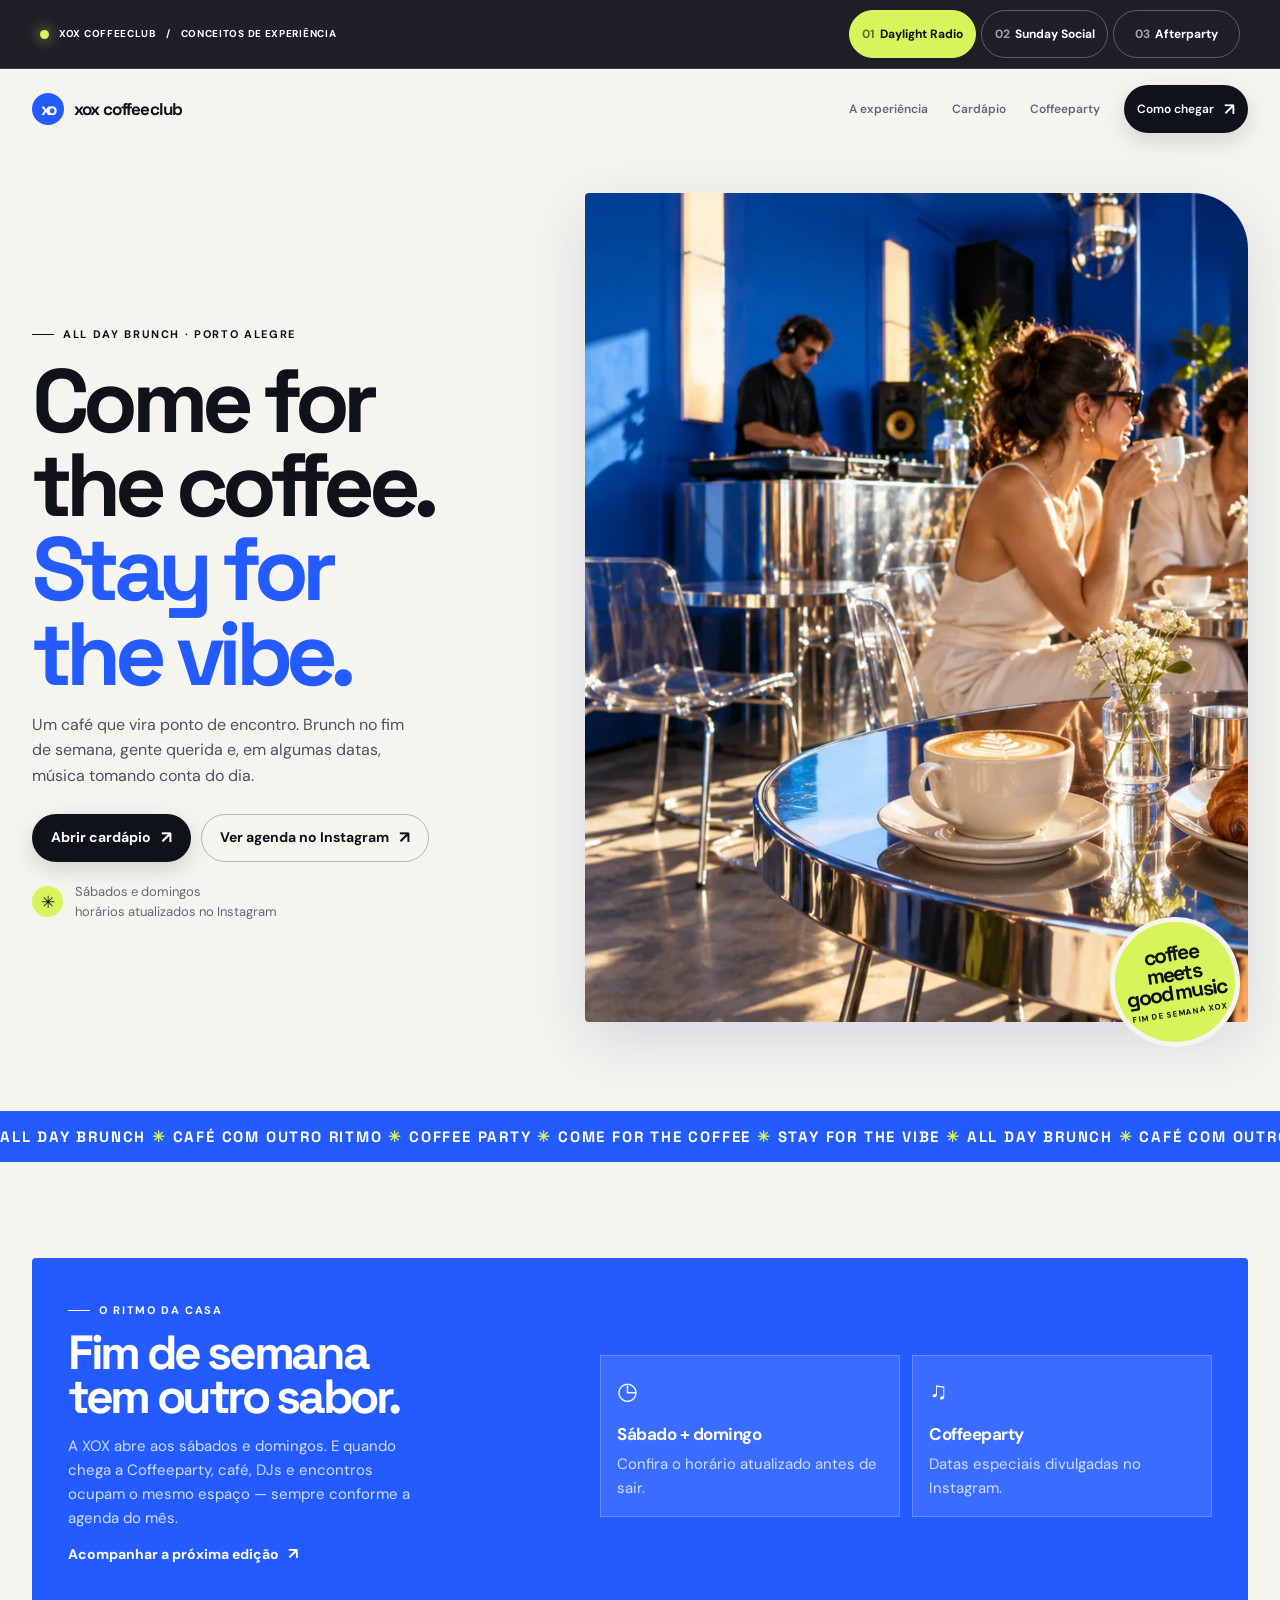
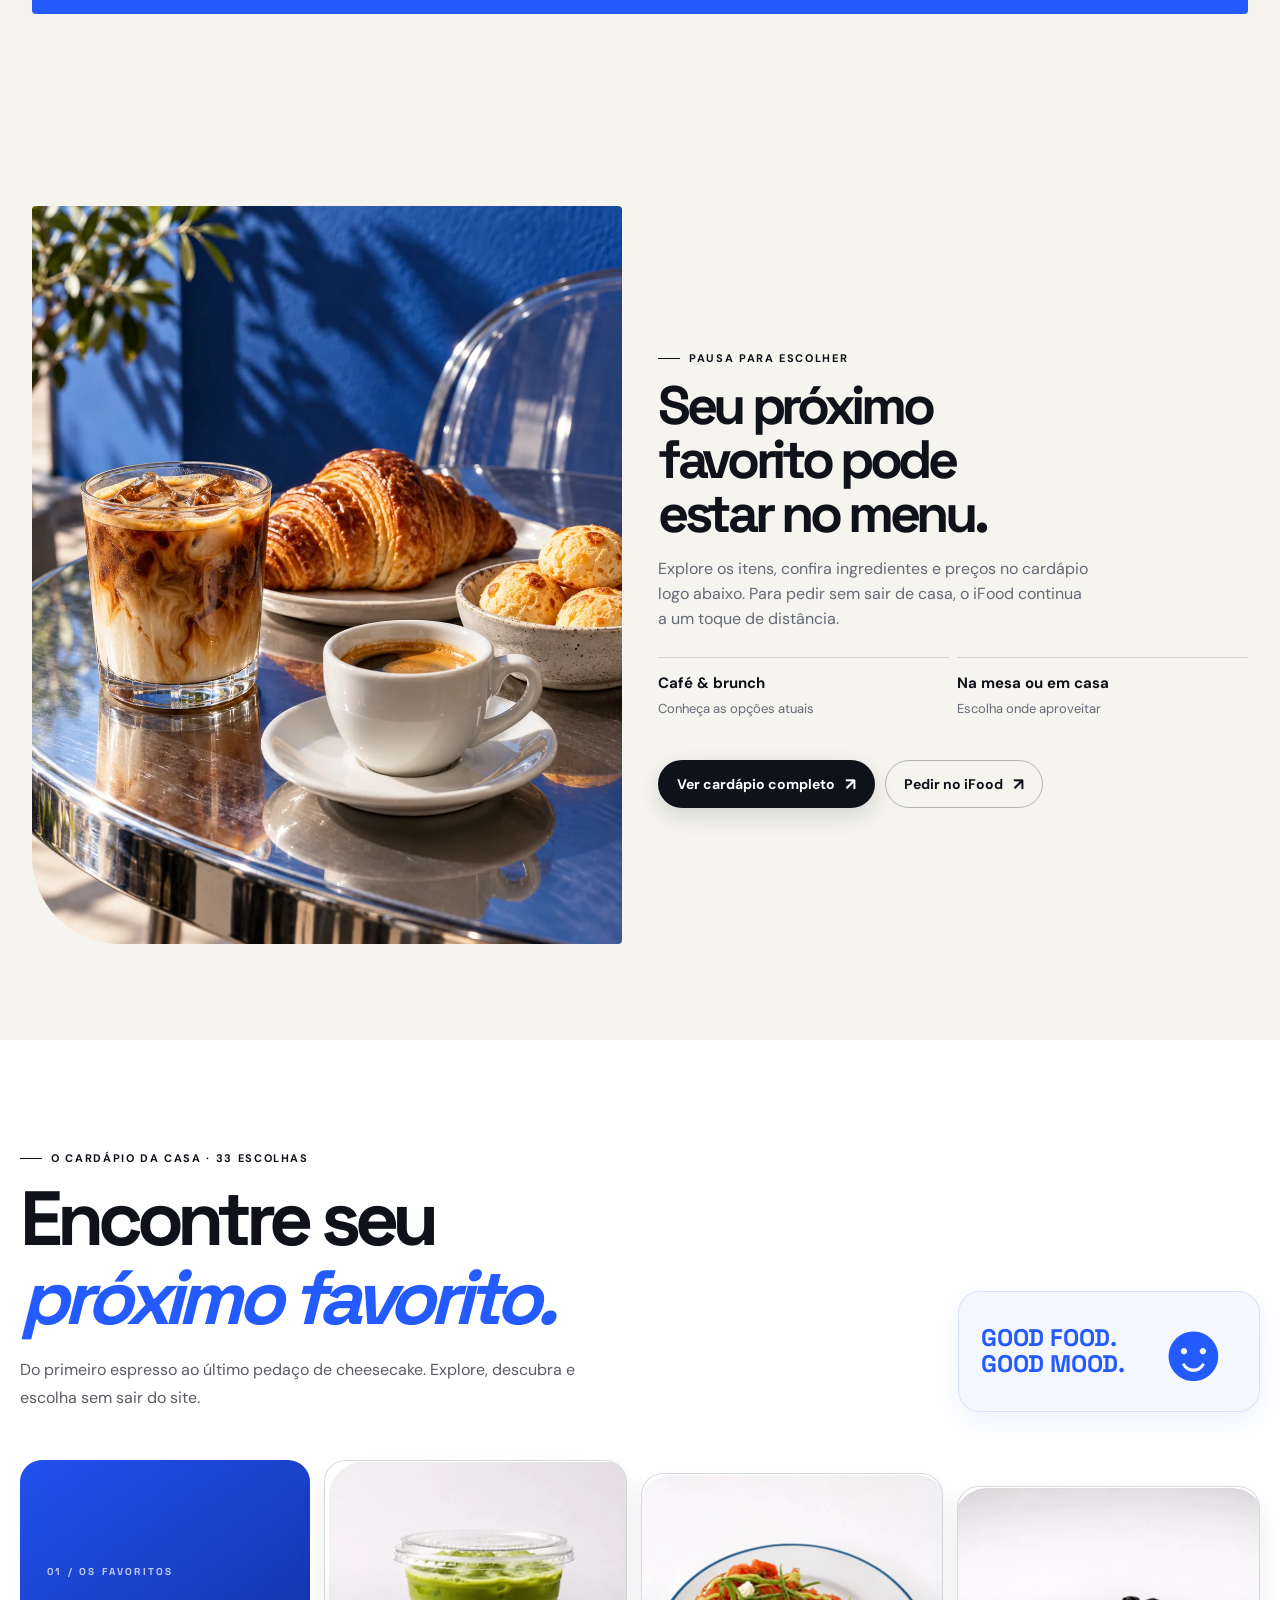
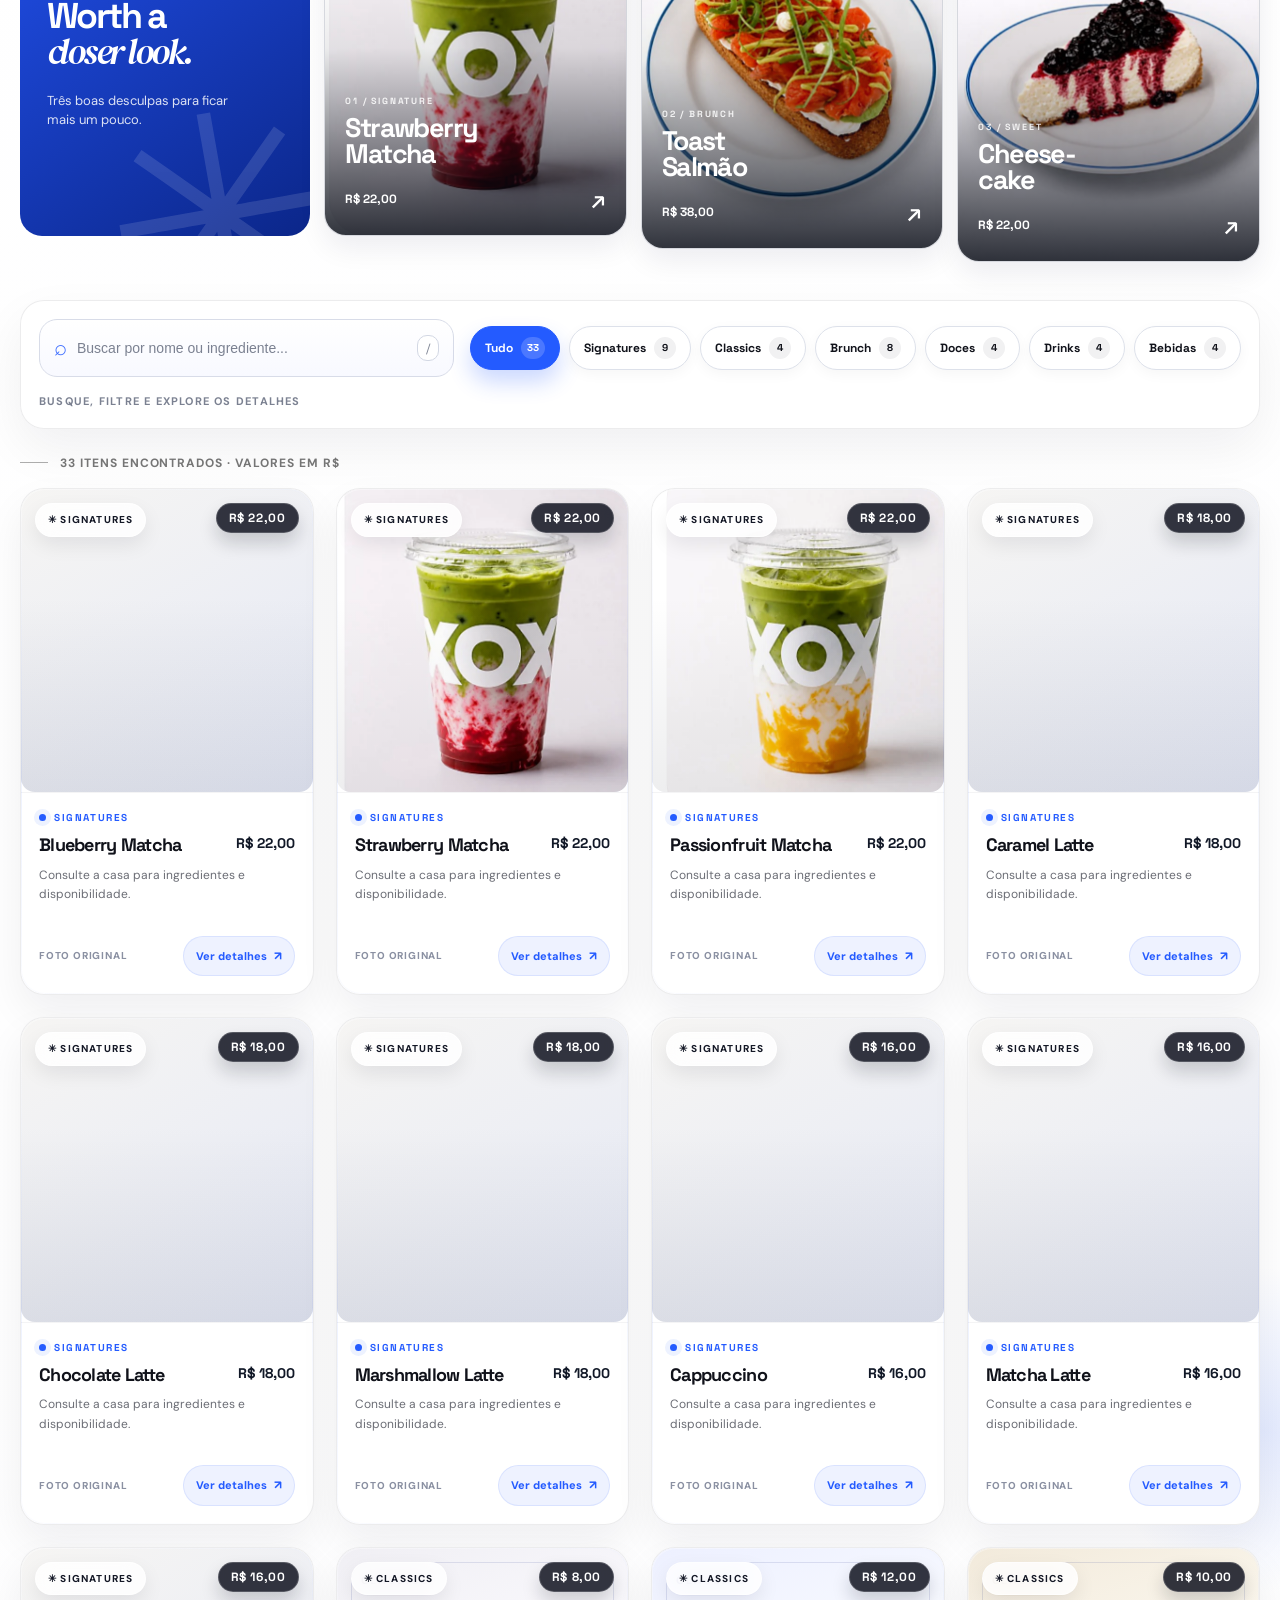
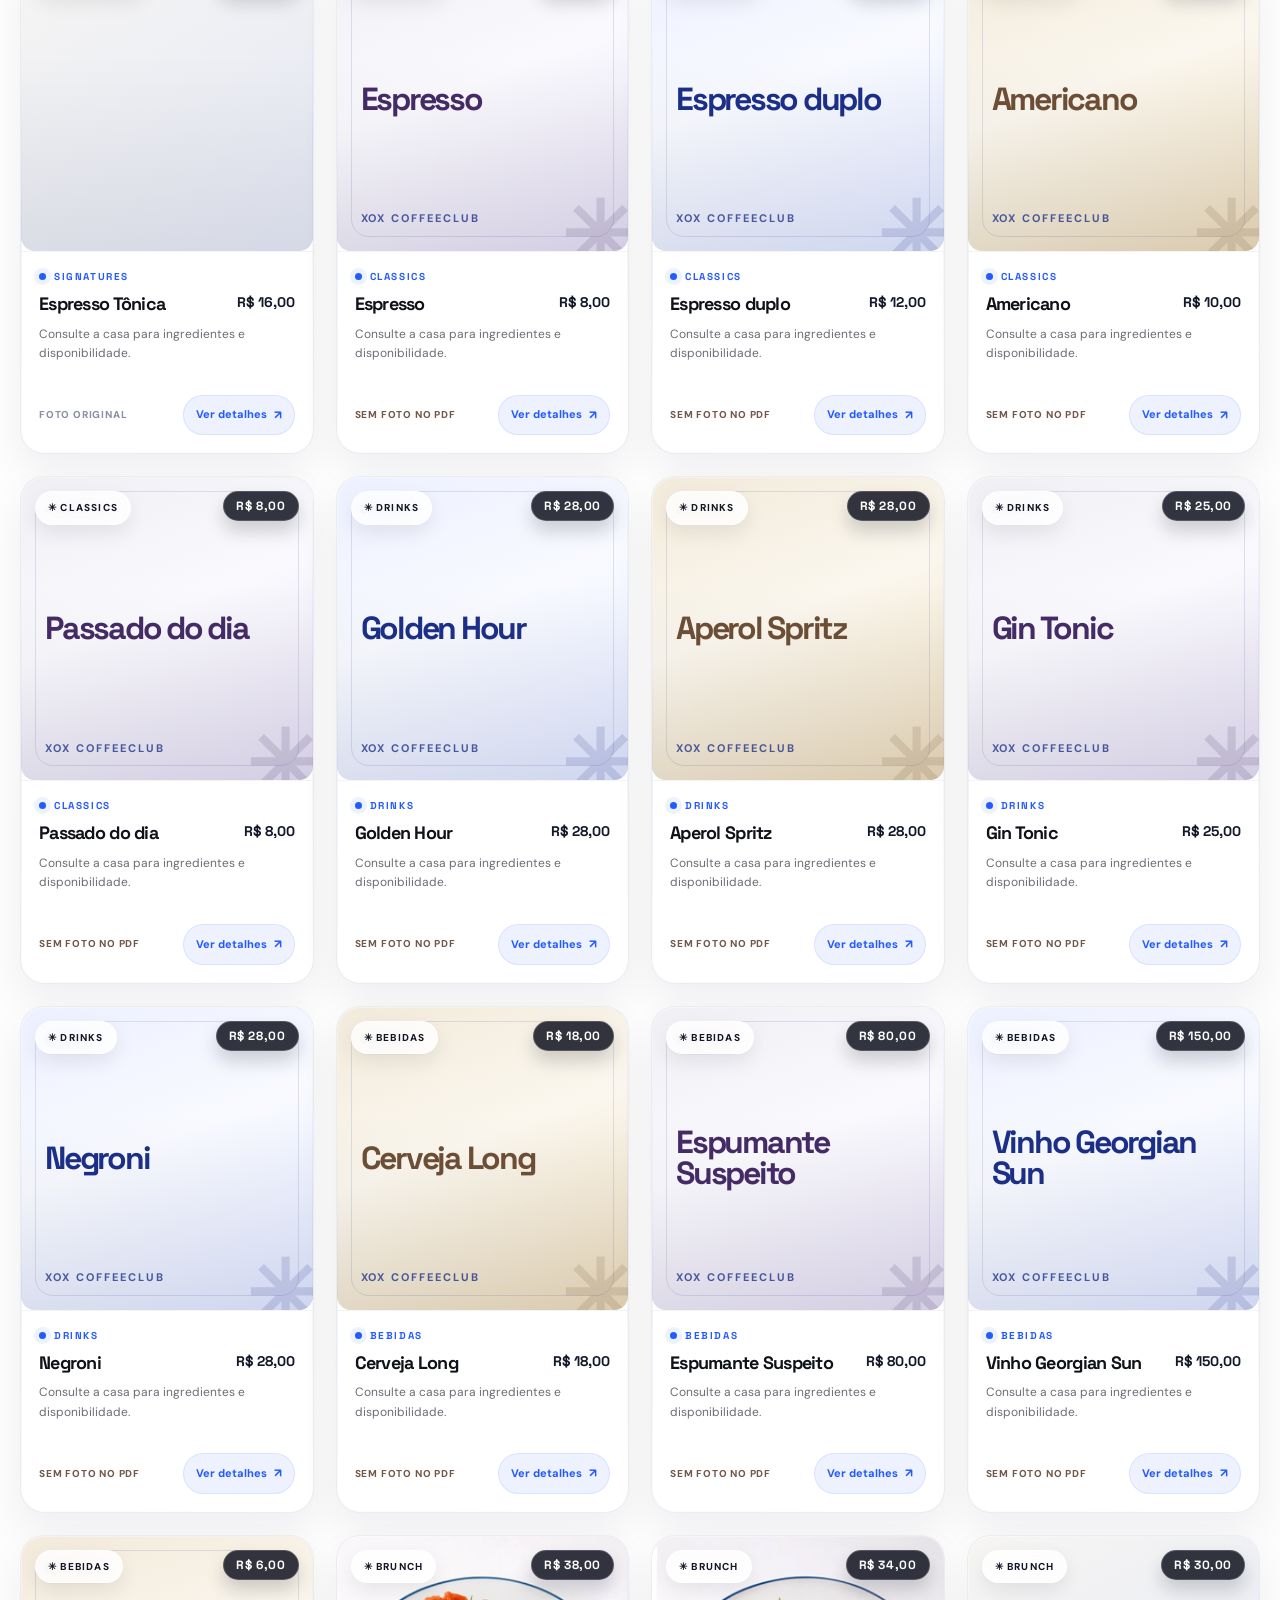
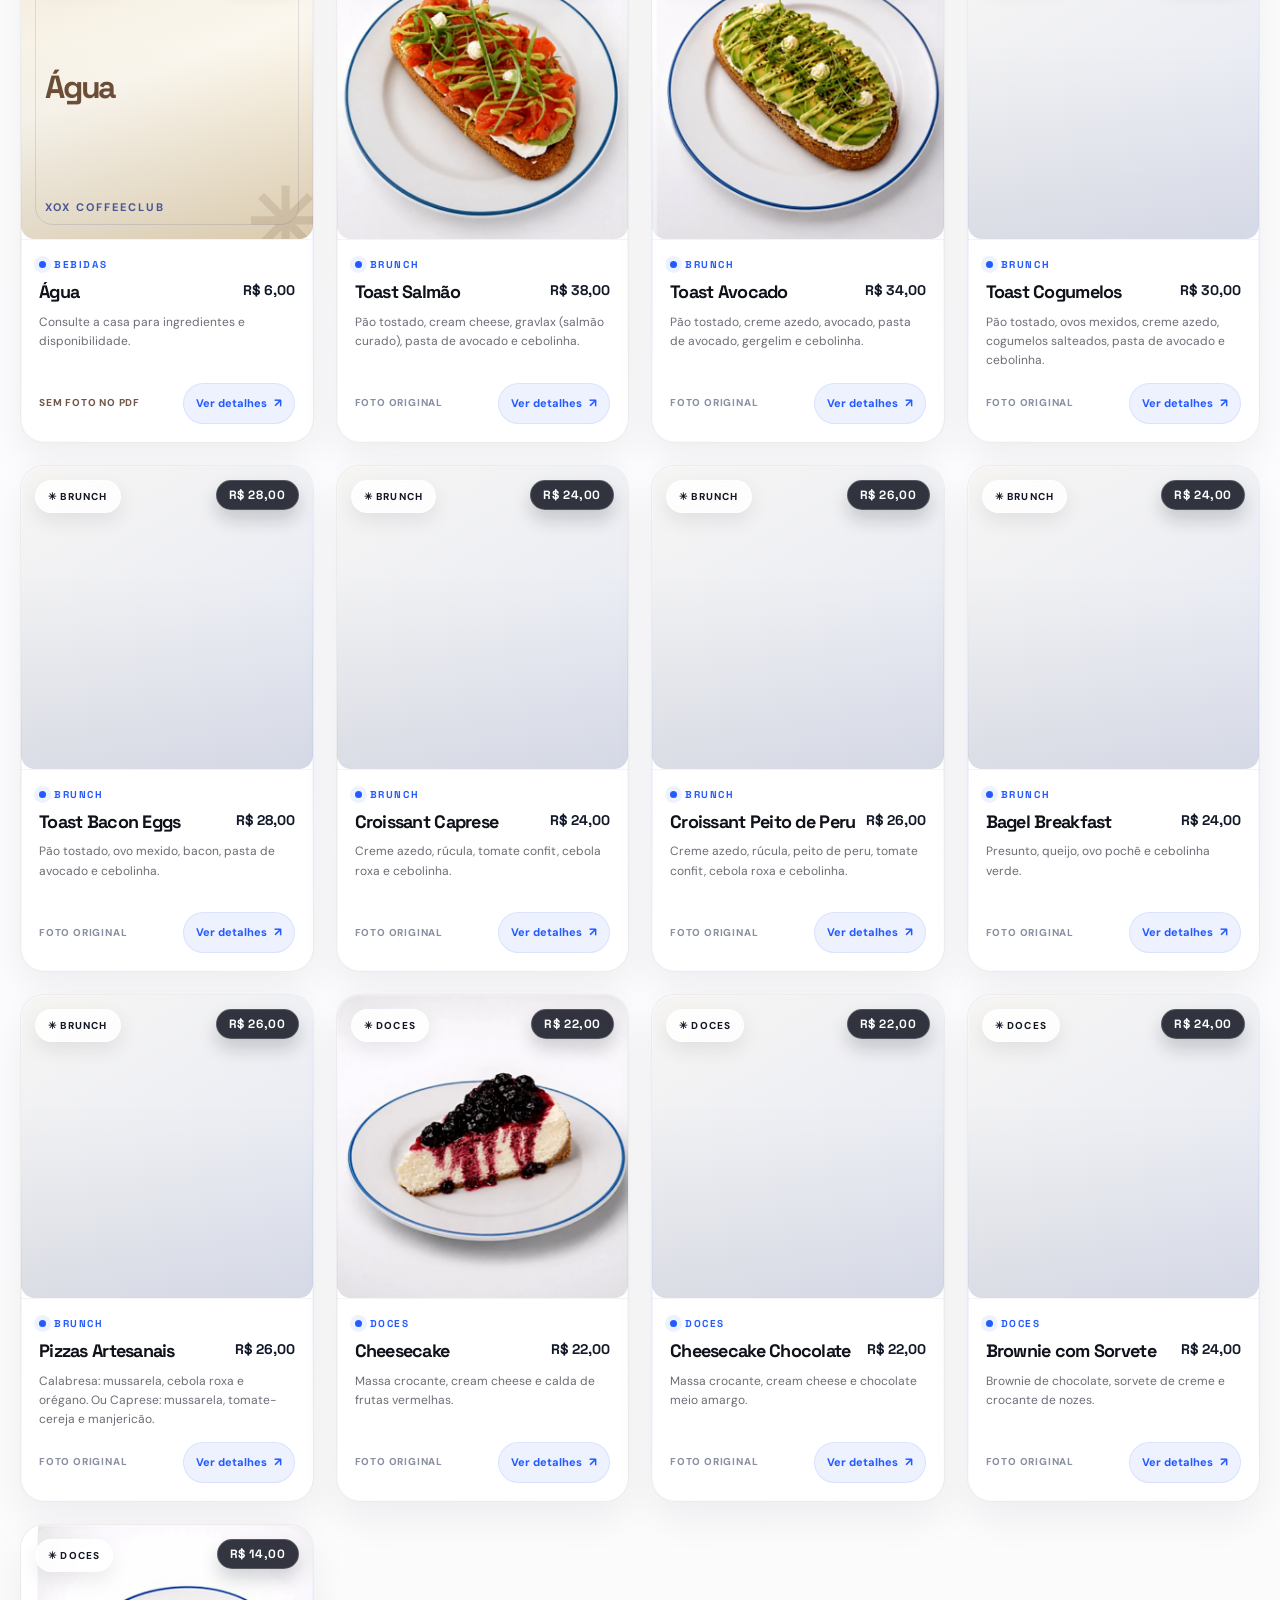
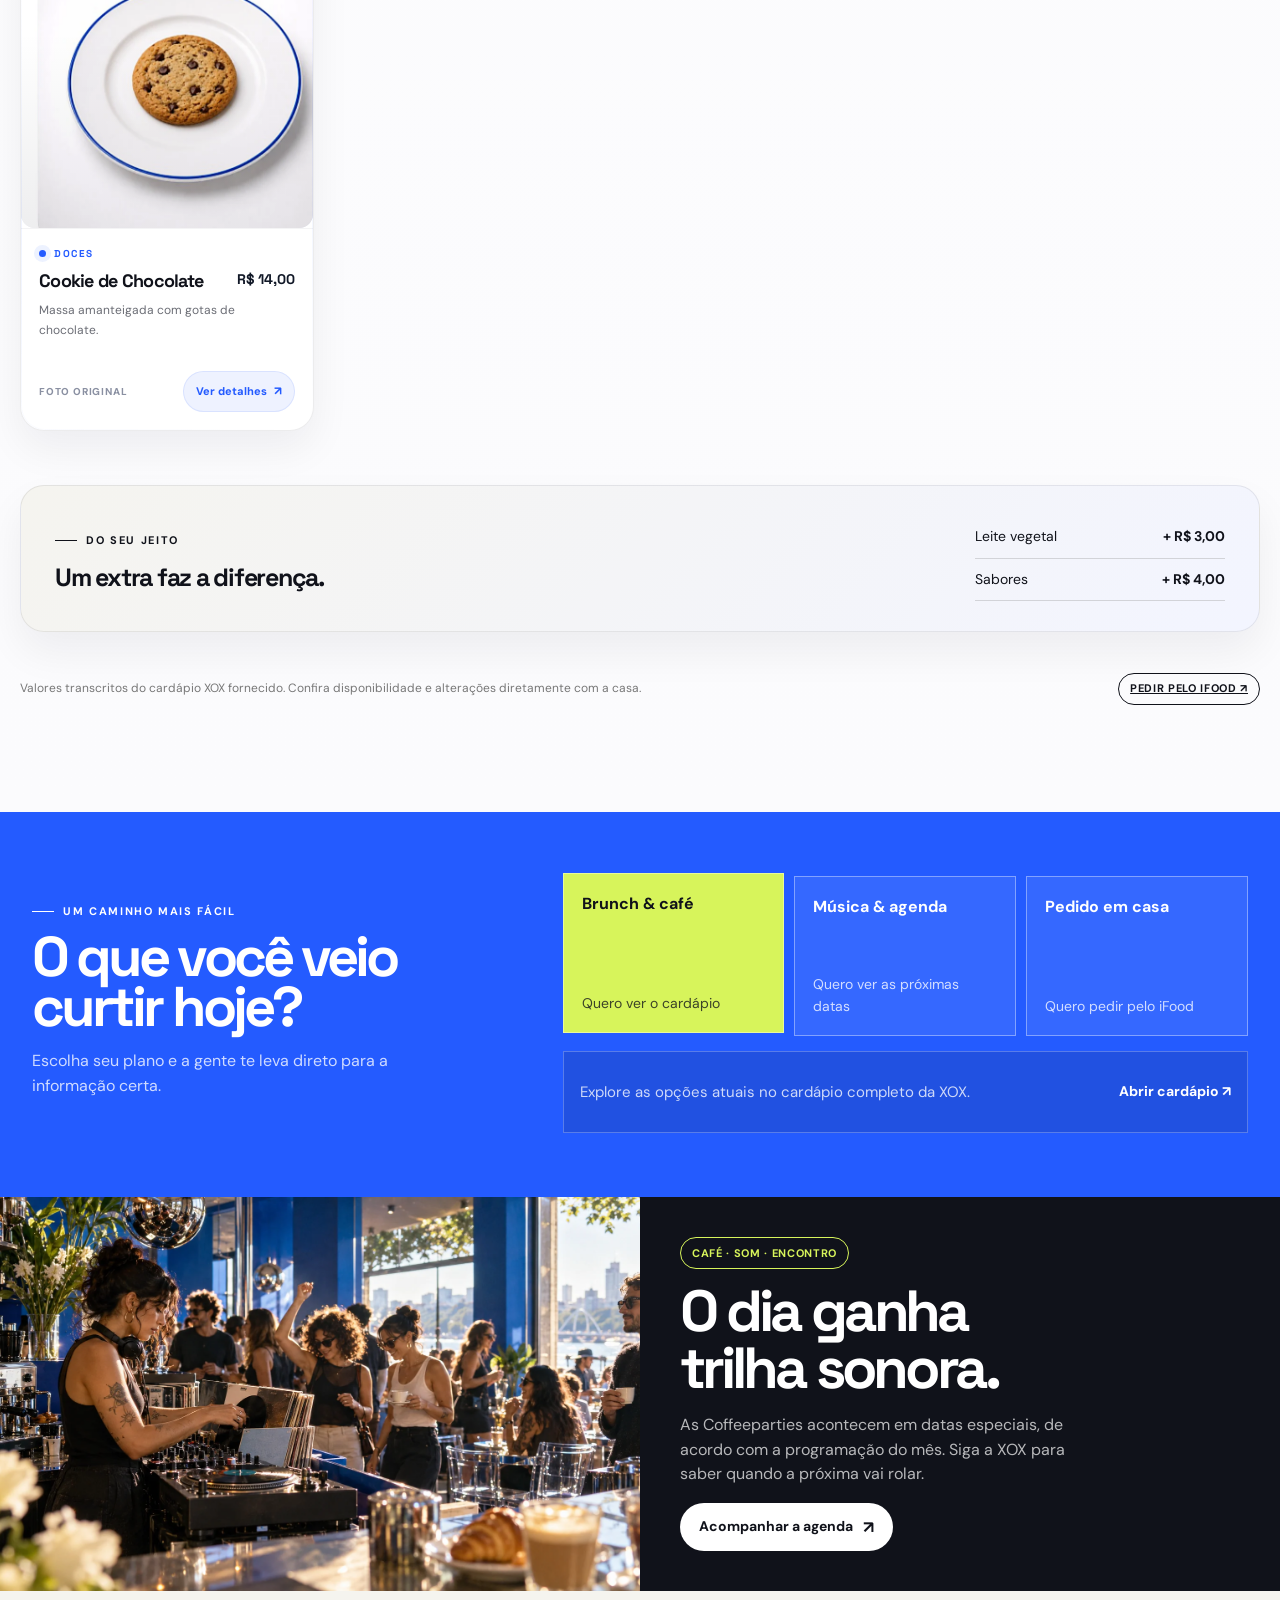
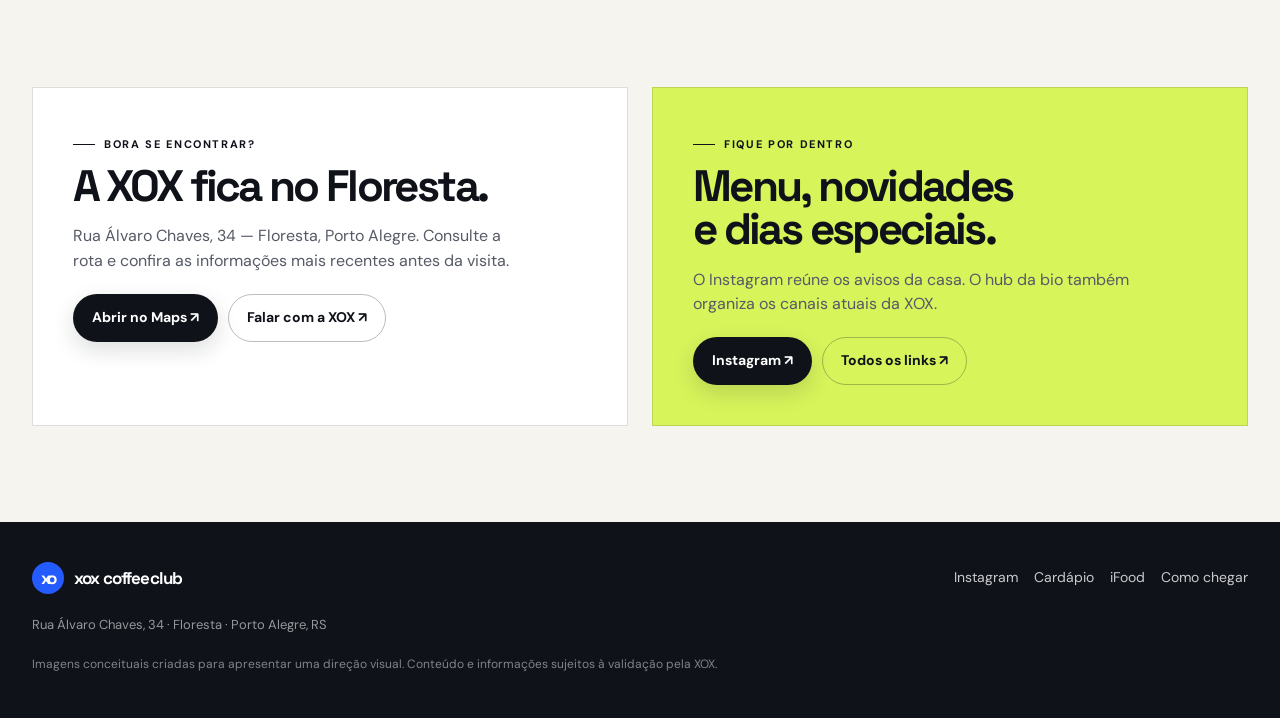
==== commit b335d1e8: "Clarify native menu catalogue links" ====
--- a/site/index.html
+++ b/site/index.html
@@ -64,7 +64,7 @@
       </div>
       <div class="ticker" aria-label="Café, brunch e música durante o dia"><div class="ticker-track" aria-hidden="true"><span>all day brunch <i>✳</i> café com outro ritmo <i>✳</i> coffee party <i>✳</i> come for the coffee <i>✳</i> stay for the vibe <i>✳</i> all day brunch <i>✳</i> café com outro ritmo <i>✳</i> coffee party <i>✳</i> come for the coffee <i>✳</i> stay for the vibe <i>✳</i></span></div></div>
       <section class="section-pad" id="experiencia-v1"><div class="wrap weekend"><div><span class="eyebrow">o ritmo da casa</span><h2>Fim de semana<br>tem outro sabor.</h2><p>A XOX abre aos sábados e domingos. E quando chega a Coffeeparty, café, DJs e encontros ocupam o mesmo espaço — sempre conforme a agenda do mês.</p><a class="text-link" href="https://www.instagram.com/xoxcoffeeclub/" target="_blank" rel="noopener noreferrer">Acompanhar a próxima edição</a></div><div class="weekend-info"><div class="info-tile"><span class="tile-icon" aria-hidden="true">◷</span><h3>Sábado + domingo</h3><p>Confira o horário atualizado antes de sair.</p></div><div class="info-tile"><span class="tile-icon" aria-hidden="true">♫</span><h3>Coffeeparty</h3><p>Datas especiais divulgadas no Instagram.</p></div></div></div></section>
-      <section class="section-pad" id="menu-v1"><div class="wrap menu-feature"><img class="menu-photo" src="assets/xox-brunch-detail.webp" alt="Imagem conceitual de café, croissant e pão de queijo sobre uma mesa cromada" loading="lazy"><div class="menu-copy"><span class="eyebrow">pausa para escolher</span><h2>Seu próximo<br>favorito pode<br>estar no menu.</h2><p>Veja o cardápio completo no material da casa. Para pedir sem sair de casa, o iFood continua a um toque de distância.</p><div class="menu-points"><div class="menu-point"><b>Café & brunch</b><span>Conheça as opções atuais</span></div><div class="menu-point"><b>Na mesa ou em casa</b><span>Escolha onde aproveitar</span></div></div><div class="hero-actions"><a class="btn btn-primary" href="#catalogo-v1">Ver cardápio completo <span class="arrow" aria-hidden="true">↗</span></a><a class="btn btn-outline" href="https://www.ifood.com.br/delivery/porto-alegre-rs/xox-coffeeclub-floresta/fa80816a-323a-4dc0-9d6d-e260d02aa68b?utm_medium=share" target="_blank" rel="noopener noreferrer">Pedir no iFood <span class="arrow" aria-hidden="true">↗</span></a></div></div></div></section>
+      <section class="section-pad" id="menu-v1"><div class="wrap menu-feature"><img class="menu-photo" src="assets/xox-brunch-detail.webp" alt="Imagem conceitual de café, croissant e pão de queijo sobre uma mesa cromada" loading="lazy"><div class="menu-copy"><span class="eyebrow">pausa para escolher</span><h2>Seu próximo<br>favorito pode<br>estar no menu.</h2><p>Explore os itens, confira ingredientes e preços no cardápio logo abaixo. Para pedir sem sair de casa, o iFood continua a um toque de distância.</p><div class="menu-points"><div class="menu-point"><b>Café & brunch</b><span>Conheça as opções atuais</span></div><div class="menu-point"><b>Na mesa ou em casa</b><span>Escolha onde aproveitar</span></div></div><div class="hero-actions"><a class="btn btn-primary" href="#catalogo-v1">Ver cardápio completo <span class="arrow" aria-hidden="true">↗</span></a><a class="btn btn-outline" href="https://www.ifood.com.br/delivery/porto-alegre-rs/xox-coffeeclub-floresta/fa80816a-323a-4dc0-9d6d-e260d02aa68b?utm_medium=share" target="_blank" rel="noopener noreferrer">Pedir no iFood <span class="arrow" aria-hidden="true">↗</span></a></div></div></div></section>
 <section id="catalogo-v1" class="catalog-section xox-catalog section-pad"><div class="wrap"><div class="catalog-heading"><div><div class="eyebrow">o cardápio da casa · 33 escolhas</div><h2 data-role="menu-title">Encontre seu<br><em>próximo favorito.</em></h2><p>Do primeiro espresso ao último pedaço de cheesecake. Explore, descubra e escolha sem sair do site.</p></div><div class="menu-head-aside"><b>GOOD FOOD.<br>GOOD MOOD.</b><span>☻</span></div></div><div class="menu-spotlight" aria-label="Destaques do cardápio">
  <div class="spotlight-intro"><span class="spotlight-eyebrow" data-role="spotlight-eyebrow">01 / OS FAVORITOS</span><h3 data-role="spotlight-title">Worth a<br><em>closer look.</em></h3><p data-role="spotlight-copy">Três boas desculpas para ficar mais um pouco.</p><span class="spotlight-decor" aria-hidden="true">✳</span></div>
  <button class="spotlight-item" type="button" data-product="2" aria-label="Ver Strawberry Matcha"><span class="spotlight-visual"><img src="assets/menu/strawberry-matcha.webp" loading="lazy" decoding="async" width="620" height="750" alt="Strawberry Matcha"></span><span class="spotlight-caption"><span>01 / SIGNATURE</span><strong>Strawberry<br>Matcha</strong><b>R$ 22,00 <i>↗</i></b></span></button>
@@ -99,10 +99,10 @@
 
     <article class="design v3" id="v3" aria-label="Conceito Coffee Afterparty" hidden>
       <div class="wrap"><header class="site-header"><a class="brand-lockup" href="#v3" aria-label="XOX Coffeeclub, início"><span class="brand-symbol" aria-hidden="true">xo</span><span class="brand-name">XOX / COFFEECLUB</span></a><nav class="site-nav" aria-label="Navegação principal"><a href="#experiencia-v3">A casa</a><a href="#catalogo-v3">Menu</a><a href="#agenda-v3">Coffeeparty</a><a class="btn btn-primary" href="https://www.google.com/maps/search/?api=1&query=Xox+Coffeeclub+R.+%C3%81lvaro+Chaves+34+Porto+Alegre" target="_blank" rel="noopener noreferrer">GPS ↗</a></nav></header>
-        <section class="hero" aria-labelledby="v3-title"><div class="hero-copy"><span class="eyebrow">porto alegre · fim de semana</span><h1 id="v3-title">COFFEE<br>FIRST.<br><em>VIBE</em><br>ALWAYS.</h1><p>Brunch de dia. Café na mesa. Música no ar. A XOX acontece aos sábados e domingos — e algumas datas viram Coffeeparty.</p><div class="hero-actions"><a class="btn btn-primary" href="#catalogo-v3">MENU / PDF ↗</a><a class="btn btn-outline" href="https://www.instagram.com/xoxcoffeeclub/" target="_blank" rel="noopener noreferrer">AGENDA / IG ↗</a></div><div class="hero-note"><span class="note-mark" aria-hidden="true">↗</span><span>SÁB + DOM<br>HORÁRIOS NO INSTAGRAM</span></div></div><div class="hero-visual"><img class="hero-photo" src="assets/xox-daylight-cafe.webp" alt="Imagem conceitual de um café de dia com paredes azuis e superfícies cromadas" fetchpriority="high"><div class="hero-stamp"><b>DAY<br>MODE<br>ON</b><span>XOX social club</span></div><span class="side-caption">R. Álvaro Chaves, 34 · POA</span></div></section>
+        <section class="hero" aria-labelledby="v3-title"><div class="hero-copy"><span class="eyebrow">porto alegre · fim de semana</span><h1 id="v3-title">COFFEE<br>FIRST.<br><em>VIBE</em><br>ALWAYS.</h1><p>Brunch de dia. Café na mesa. Música no ar. A XOX acontece aos sábados e domingos — e algumas datas viram Coffeeparty.</p><div class="hero-actions"><a class="btn btn-primary" href="#catalogo-v3">VER CARDÁPIO ↓</a><a class="btn btn-outline" href="https://www.instagram.com/xoxcoffeeclub/" target="_blank" rel="noopener noreferrer">AGENDA / IG ↗</a></div><div class="hero-note"><span class="note-mark" aria-hidden="true">↗</span><span>SÁB + DOM<br>HORÁRIOS NO INSTAGRAM</span></div></div><div class="hero-visual"><img class="hero-photo" src="assets/xox-daylight-cafe.webp" alt="Imagem conceitual de um café de dia com paredes azuis e superfícies cromadas" fetchpriority="high"><div class="hero-stamp"><b>DAY<br>MODE<br>ON</b><span>XOX social club</span></div><span class="side-caption">R. Álvaro Chaves, 34 · POA</span></div></section>
       </div><div class="poster-strip" aria-hidden="true"><div><span>coffee in the morning</span><span>music in the afternoon</span><span>stay for the vibe</span></div></div>
       <section class="section-pad" id="experiencia-v3"><div class="wrap weekend"><div><span class="eyebrow">o plano</span><h2>UMA CASA.<br>VÁRIOS RITMOS.</h2><p>A XOX abre nos fins de semana para brunch e café. Na agenda do mês, algumas datas ganham DJs e Coffeeparty.</p><a class="text-link" href="https://www.instagram.com/xoxcoffeeclub/" target="_blank" rel="noopener noreferrer">VER A PROGRAMAÇÃO ↗</a></div><div class="weekend-info"><div class="info-tile"><span class="tile-icon" aria-hidden="true">◷</span><h3>SÁB + DOM</h3><p>Consulte o horário atualizado no Instagram.</p></div><div class="info-tile"><span class="tile-icon" aria-hidden="true">♫</span><h3>COFFEE PARTY</h3><p>As próximas datas são anunciadas pela casa.</p></div></div></div></section>
-      <section class="section-pad" id="menu-v3"><div class="wrap"><div class="section-head"><div><span class="eyebrow">fuel for the weekend</span><h2>THE MENU<br>IS SERVED.</h2></div><p>Brunch e café para começar o dia. Acesse o cardápio atualizado ou escolha pedir para casa.</p></div><div class="menu-feature"><img class="menu-photo" src="assets/xox-brunch-detail.webp" alt="Imagem conceitual de café, croissant e pão de queijo servidos em uma mesa cromada" loading="lazy"><div class="menu-copy"><span class="eyebrow">menu · XOX</span><h2>OLHA.<br>ESCOLHE.<br>APROVEITA.</h2><p>O cardápio completo está no link da XOX. Pedidos em casa seguem pelo iFood, como de costume.</p><div class="menu-points"><div class="menu-point"><b>NA CASA</b><span>Café e brunch</span></div><div class="menu-point"><b>EM CASA</b><span>Peça pelo iFood</span></div></div><div class="hero-actions"><a class="btn btn-primary" href="#catalogo-v3">OPEN MENU ↗</a><a class="btn btn-outline" href="https://www.ifood.com.br/delivery/porto-alegre-rs/xox-coffeeclub-floresta/fa80816a-323a-4dc0-9d6d-e260d02aa68b?utm_medium=share" target="_blank" rel="noopener noreferrer">ORDER ON IFOOD ↗</a></div></div></div></div></section>
+      <section class="section-pad" id="menu-v3"><div class="wrap"><div class="section-head"><div><span class="eyebrow">fuel for the weekend</span><h2>THE MENU<br>IS SERVED.</h2></div><p>Brunch e café para começar o dia. Explore o cardápio completo no site ou escolha pedir para casa.</p></div><div class="menu-feature"><img class="menu-photo" src="assets/xox-brunch-detail.webp" alt="Imagem conceitual de café, croissant e pão de queijo servidos em uma mesa cromada" loading="lazy"><div class="menu-copy"><span class="eyebrow">menu · XOX</span><h2>OLHA.<br>ESCOLHE.<br>APROVEITA.</h2><p>Explore o catálogo completo aqui no site. Os pedidos para casa seguem pelo iFood, como de costume.</p><div class="menu-points"><div class="menu-point"><b>NA CASA</b><span>Café e brunch</span></div><div class="menu-point"><b>EM CASA</b><span>Peça pelo iFood</span></div></div><div class="hero-actions"><a class="btn btn-primary" href="#catalogo-v3">EXPLORAR MENU ↓</a><a class="btn btn-outline" href="https://www.ifood.com.br/delivery/porto-alegre-rs/xox-coffeeclub-floresta/fa80816a-323a-4dc0-9d6d-e260d02aa68b?utm_medium=share" target="_blank" rel="noopener noreferrer">ORDER ON IFOOD ↗</a></div></div></div></div></section>
 <section id="catalogo-v3" class="catalog-section xox-catalog section-pad"><div class="wrap"><div class="catalog-heading"><div><div class="eyebrow">o cardápio da casa · 33 escolhas</div><h2 data-role="menu-title">EAT.<br><em>REPEAT.</em></h2><p>Do primeiro espresso ao último pedaço de cheesecake. Explore, descubra e escolha sem sair do site.</p></div><div class="menu-head-aside"><b>GOOD FOOD.<br>GOOD MOOD.</b><span>☻</span></div></div><div class="menu-spotlight" aria-label="Destaques do cardápio">
  <div class="spotlight-intro"><span class="spotlight-eyebrow" data-role="spotlight-eyebrow">01 / OS FAVORITOS</span><h3 data-role="spotlight-title">THE XOX<br><em>HOT LIST.</em></h3><p data-role="spotlight-copy">Três boas desculpas para ficar mais um pouco.</p><span class="spotlight-decor" aria-hidden="true">✳</span></div>
  <button class="spotlight-item" type="button" data-product="2" aria-label="Ver Strawberry Matcha"><span class="spotlight-visual"><img src="assets/menu/strawberry-matcha.webp" loading="lazy" decoding="async" width="620" height="750" alt="Strawberry Matcha"></span><span class="spotlight-caption"><span>01 / SIGNATURE</span><strong>Strawberry<br>Matcha</strong><b>R$ 22,00 <i>↗</i></b></span></button>
@@ -110,10 +110,10 @@
  <button class="spotlight-item" type="button" data-product="30" aria-label="Ver Cheesecake"><span class="spotlight-visual"><img src="assets/menu/cheesecake.webp" loading="lazy" decoding="async" width="620" height="750" alt="Cheesecake"></span><span class="spotlight-caption"><span>03 / SWEET</span><strong>Cheese-<br>cake</strong><b>R$ 22,00 <i>↗</i></b></span></button>
 </div>
 <div class="catalog-controls"><label class="search-field"><span aria-hidden="true">⌕</span><input data-role="menu-search" type="search" placeholder="Buscar por nome ou ingrediente..." autocomplete="off" aria-label="Buscar no cardápio"><button type="button" class="search-clear" data-role="search-clear" aria-label="Limpar busca" hidden>✕</button><kbd>/</kbd></label><div class="categories" role="group" aria-label="Filtrar cardápio" data-role="category-list"></div><div class="controls-note">busque, filtre e explore os detalhes</div></div><div class="menu-count" data-role="menu-count" aria-live="polite"></div><div class="menu-grid" data-role="menu-grid"></div><div class="menu-empty" data-role="menu-empty" hidden><h3>Nada por aqui :/</h3><p>Tente outro ingrediente ou escolha uma categoria.</p><button data-role="clear-filters" class="pill primary">Ver tudo novamente ↗</button></div><div class="menu-extras"><div><span class="eyebrow">do seu jeito</span><h3>Um extra faz a diferença.</h3></div><div class="extras-list"><div>Leite vegetal <b>+ R$ 3,00</b></div><div>Sabores <b>+ R$ 4,00</b></div></div></div><div class="menu-bottom"><p>Valores transcritos do cardápio XOX fornecido. Confira disponibilidade e alterações diretamente com a casa.</p><a href="https://www.ifood.com.br/delivery/porto-alegre-rs/xox-coffeeclub-floresta/fa80816a-323a-4dc0-9d6d-e260d02aa68b?utm_medium=share" target="_blank" rel="noopener noreferrer" class="pill dark">Pedir pelo iFood ↗</a></div></div></section>
-      <section class="experience"><div class="wrap experience-inner"><div><span class="eyebrow">qual é a boa?</span><h2>CHOOSE<br>YOUR MODE.</h2><p>O próximo clique depende do seu plano.</p></div><div class="experience-options" data-choices><button class="experience-option" type="button" aria-pressed="true" data-choice="brunch"><b>BRUNCH MODE</b><span>cardápio da casa</span></button><button class="experience-option" type="button" aria-pressed="false" data-choice="agenda"><b>COFFEE PARTY</b><span>agenda no Instagram</span></button><button class="experience-option" type="button" aria-pressed="false" data-choice="delivery"><b>HOME MODE</b><span>pedir pelo iFood</span></button><div class="experience-result" aria-live="polite"><p data-result>Explore as opções atuais no menu completo da XOX.</p><a data-result-link href="#catalogo-v3">OPEN MENU ↗</a></div></div></div></section>
+      <section class="experience"><div class="wrap experience-inner"><div><span class="eyebrow">qual é a boa?</span><h2>CHOOSE<br>YOUR MODE.</h2><p>O próximo clique depende do seu plano.</p></div><div class="experience-options" data-choices><button class="experience-option" type="button" aria-pressed="true" data-choice="brunch"><b>BRUNCH MODE</b><span>cardápio da casa</span></button><button class="experience-option" type="button" aria-pressed="false" data-choice="agenda"><b>COFFEE PARTY</b><span>agenda no Instagram</span></button><button class="experience-option" type="button" aria-pressed="false" data-choice="delivery"><b>HOME MODE</b><span>pedir pelo iFood</span></button><div class="experience-result" aria-live="polite"><p data-result>Explore as opções atuais no menu completo da XOX.</p><a data-result-link href="#catalogo-v3">EXPLORAR MENU ↓</a></div></div></div></section>
       <section class="party-band" id="agenda-v3"><img src="assets/xox-coffee-party.webp" alt="Imagem conceitual de uma DJ e convidados em uma festa de café durante o dia" loading="lazy"><div class="party-copy"><span class="pill">THE DAYTIME DANCE</span><h2>THE PARTY<br>IS BREWING.</h2><p>Quando tem Coffeeparty, o café encontra a música. As próximas datas? A XOX anuncia no Instagram.</p><a class="btn btn-primary" href="https://www.instagram.com/xoxcoffeeclub/" target="_blank" rel="noopener noreferrer">FOLLOW THE NEXT DATE ↗</a></div></section>
       <section class="section-pad"><div class="wrap visit-block"><div class="visit-card"><span class="eyebrow">FIND THE BLUE DOOR</span><h3>FLORESTA.<br>PORTO ALEGRE.</h3><p>Rua Álvaro Chaves, 34. Salva o endereço, confere o Maps e vem.</p><div class="visit-actions"><a class="btn btn-primary" href="https://www.google.com/maps/search/?api=1&query=Xox+Coffeeclub+R.+%C3%81lvaro+Chaves+34+Porto+Alegre" target="_blank" rel="noopener noreferrer">OPEN MAPS ↗</a><a class="btn btn-outline" href="https://wa.me/555131912425" target="_blank" rel="noopener noreferrer">WHATSAPP ↗</a></div></div><div class="visit-card blue"><span class="eyebrow">KEEP THE WEEKEND CLOSE</span><h3>MENU.<br>MUSIC.<br>UPDATES.</h3><p>Acompanhe a programação e encontre os canais oficiais da XOX.</p><div class="visit-actions"><a class="btn btn-primary" href="https://www.instagram.com/xoxcoffeeclub/" target="_blank" rel="noopener noreferrer">FOLLOW XOX ↗</a><a class="btn btn-outline" href="https://xox.keepo.bio/" target="_blank" rel="noopener noreferrer">ALL LINKS ↗</a></div></div></div></section>
-      <footer class="footer"><div class="wrap"><div class="footer-row"><a class="brand-lockup" href="#v3"><span class="brand-symbol" aria-hidden="true">xo</span><span class="brand-name">XOX / COFFEECLUB</span></a><div class="footer-links"><a href="https://www.instagram.com/xoxcoffeeclub/" target="_blank" rel="noopener noreferrer">Instagram</a><a href="#catalogo-v3">Menu PDF</a><a href="https://www.ifood.com.br/delivery/porto-alegre-rs/xox-coffeeclub-floresta/fa80816a-323a-4dc0-9d6d-e260d02aa68b?utm_medium=share" target="_blank" rel="noopener noreferrer">iFood</a><a href="https://www.google.com/maps/search/?api=1&query=Xox+Coffeeclub+R.+%C3%81lvaro+Chaves+34+Porto+Alegre" target="_blank" rel="noopener noreferrer">Maps</a></div></div><p class="footer-meta">R. Álvaro Chaves, 34 · Floresta · Porto Alegre, RS</p><p class="concept-note">Concept imagery · Conteúdo e informações sujeitos à validação pela XOX.</p></div></footer>
+      <footer class="footer"><div class="wrap"><div class="footer-row"><a class="brand-lockup" href="#v3"><span class="brand-symbol" aria-hidden="true">xo</span><span class="brand-name">XOX / COFFEECLUB</span></a><div class="footer-links"><a href="https://www.instagram.com/xoxcoffeeclub/" target="_blank" rel="noopener noreferrer">Instagram</a><a href="#catalogo-v3">Cardápio</a><a href="https://www.ifood.com.br/delivery/porto-alegre-rs/xox-coffeeclub-floresta/fa80816a-323a-4dc0-9d6d-e260d02aa68b?utm_medium=share" target="_blank" rel="noopener noreferrer">iFood</a><a href="https://www.google.com/maps/search/?api=1&query=Xox+Coffeeclub+R.+%C3%81lvaro+Chaves+34+Porto+Alegre" target="_blank" rel="noopener noreferrer">Maps</a></div></div><p class="footer-meta">R. Álvaro Chaves, 34 · Floresta · Porto Alegre, RS</p><p class="concept-note">Concept imagery · Conteúdo e informações sujeitos à validação pela XOX.</p></div></footer>
     </article>
   </main>
   <dialog id="product-dialog" aria-label="Detalhes do produto"><button type="button" class="dialog-close" id="dialog-close" aria-label="Fechar detalhes">✕</button><div id="dialog-content"></div></dialog>
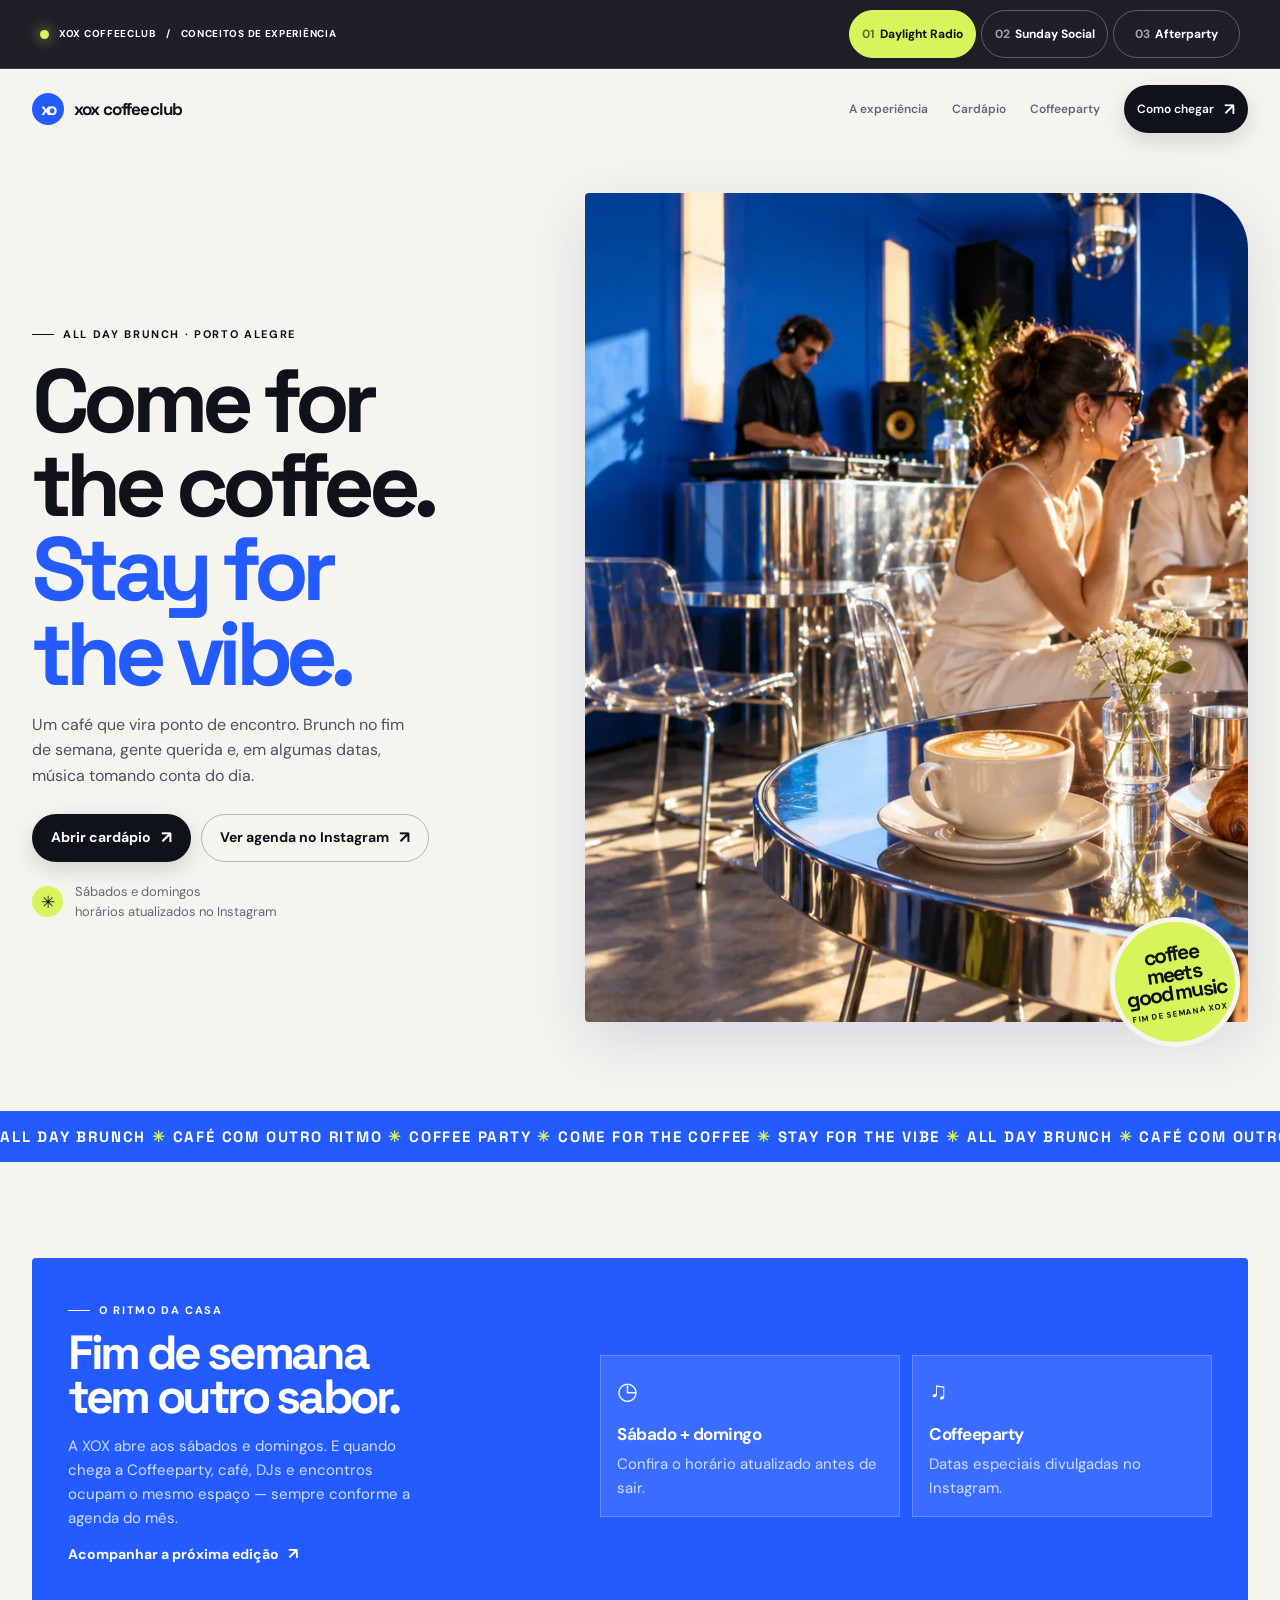
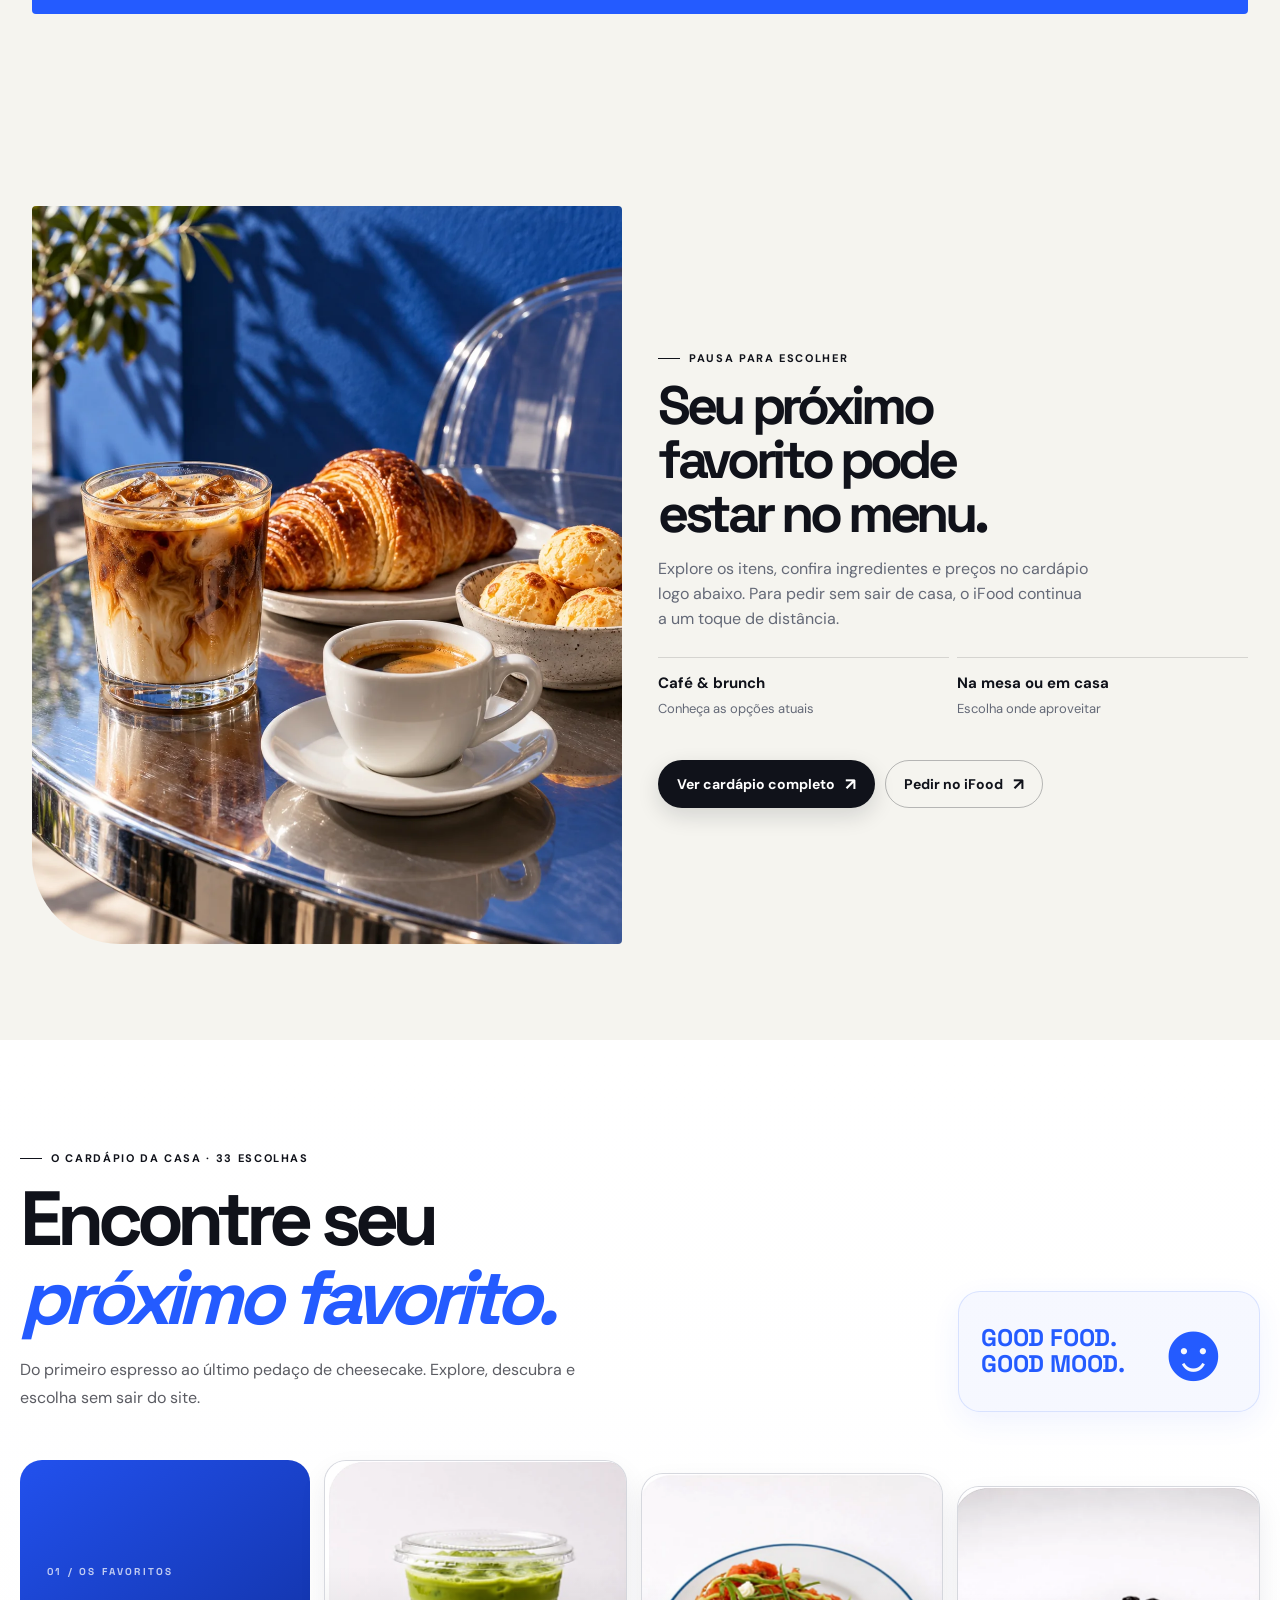
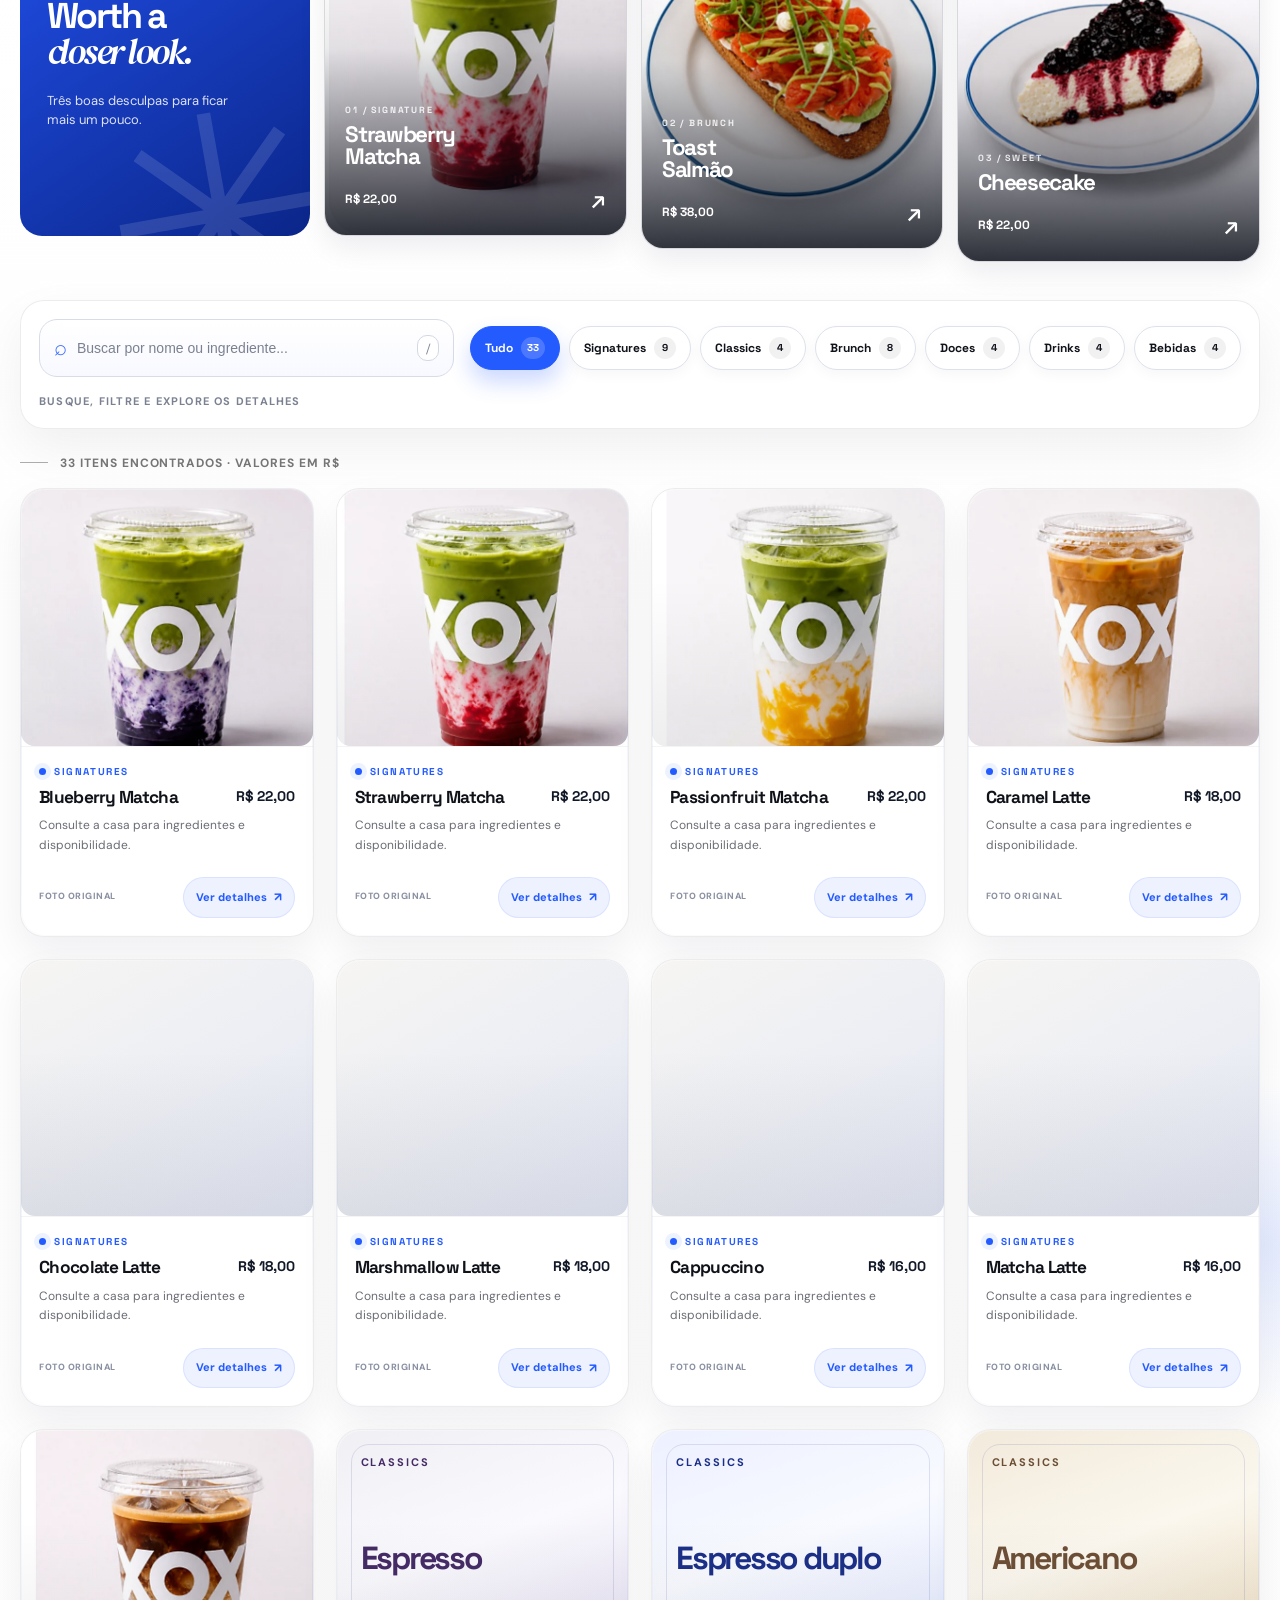
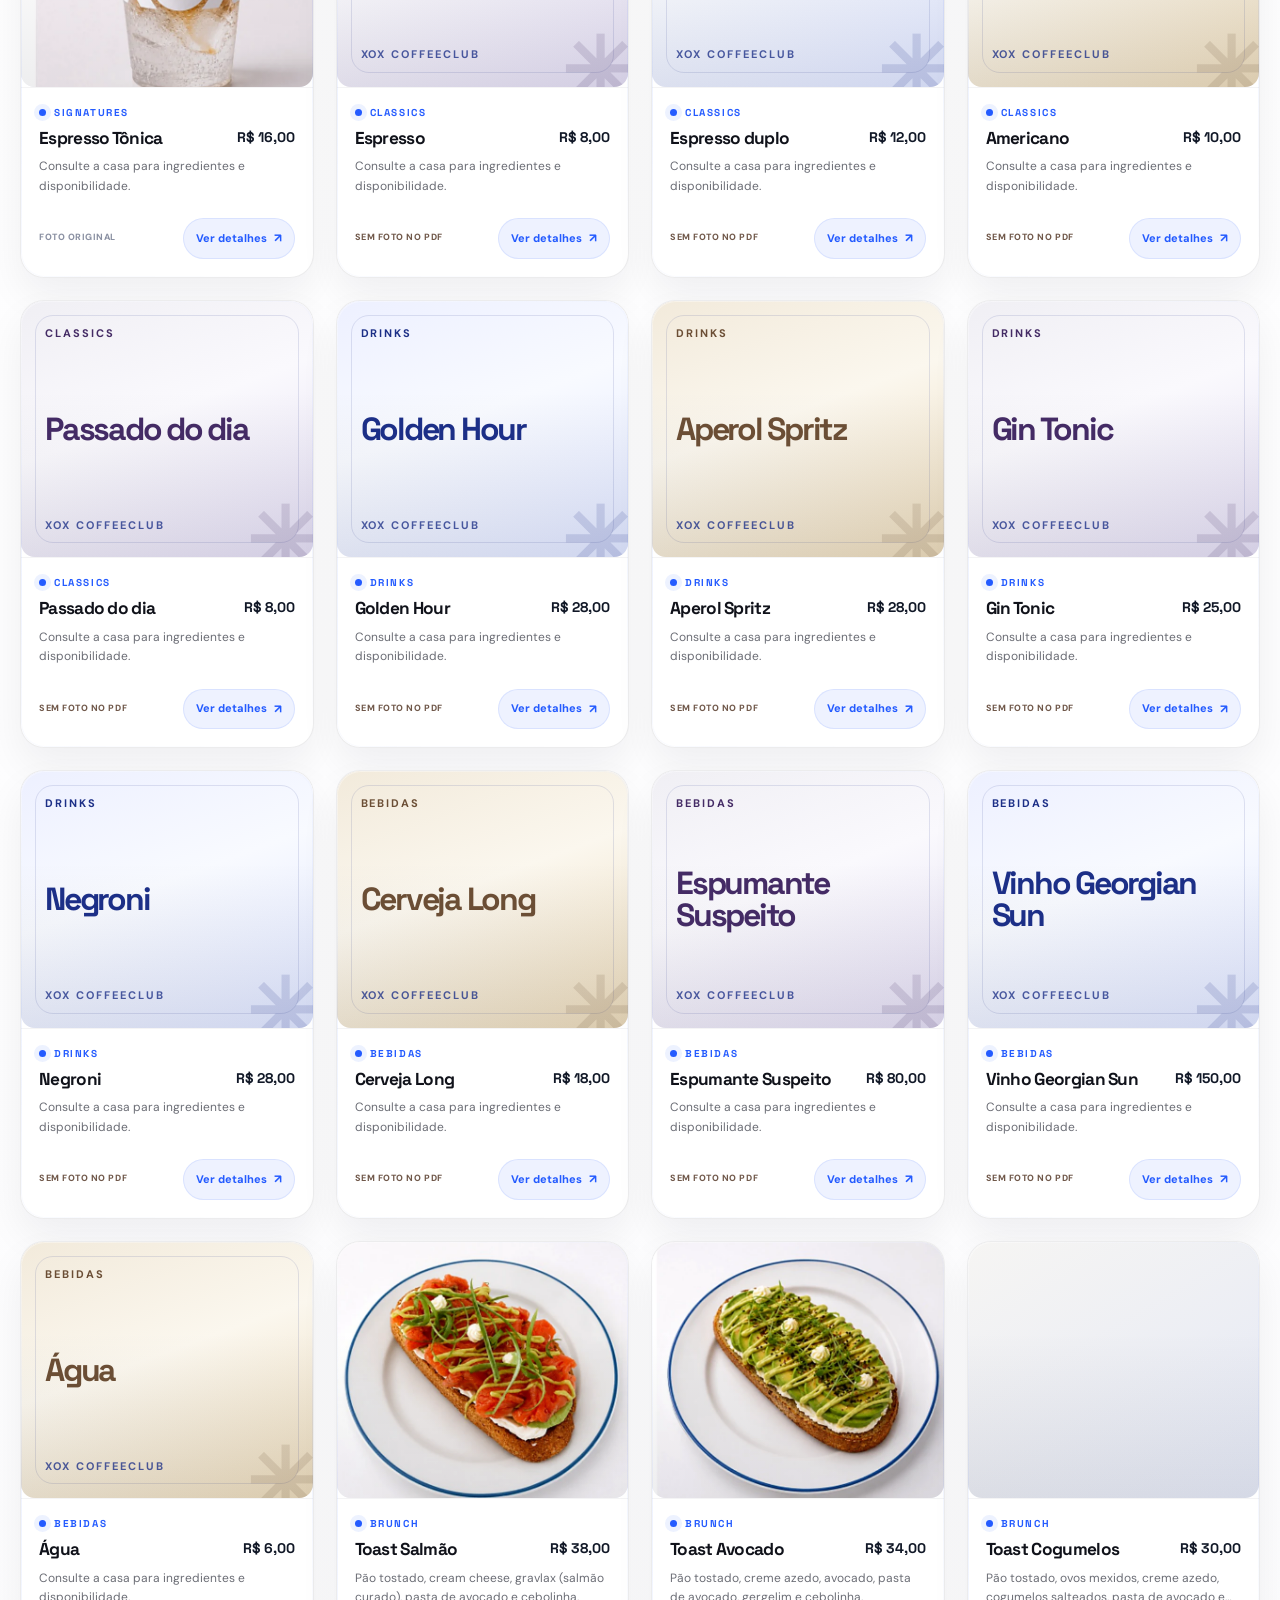
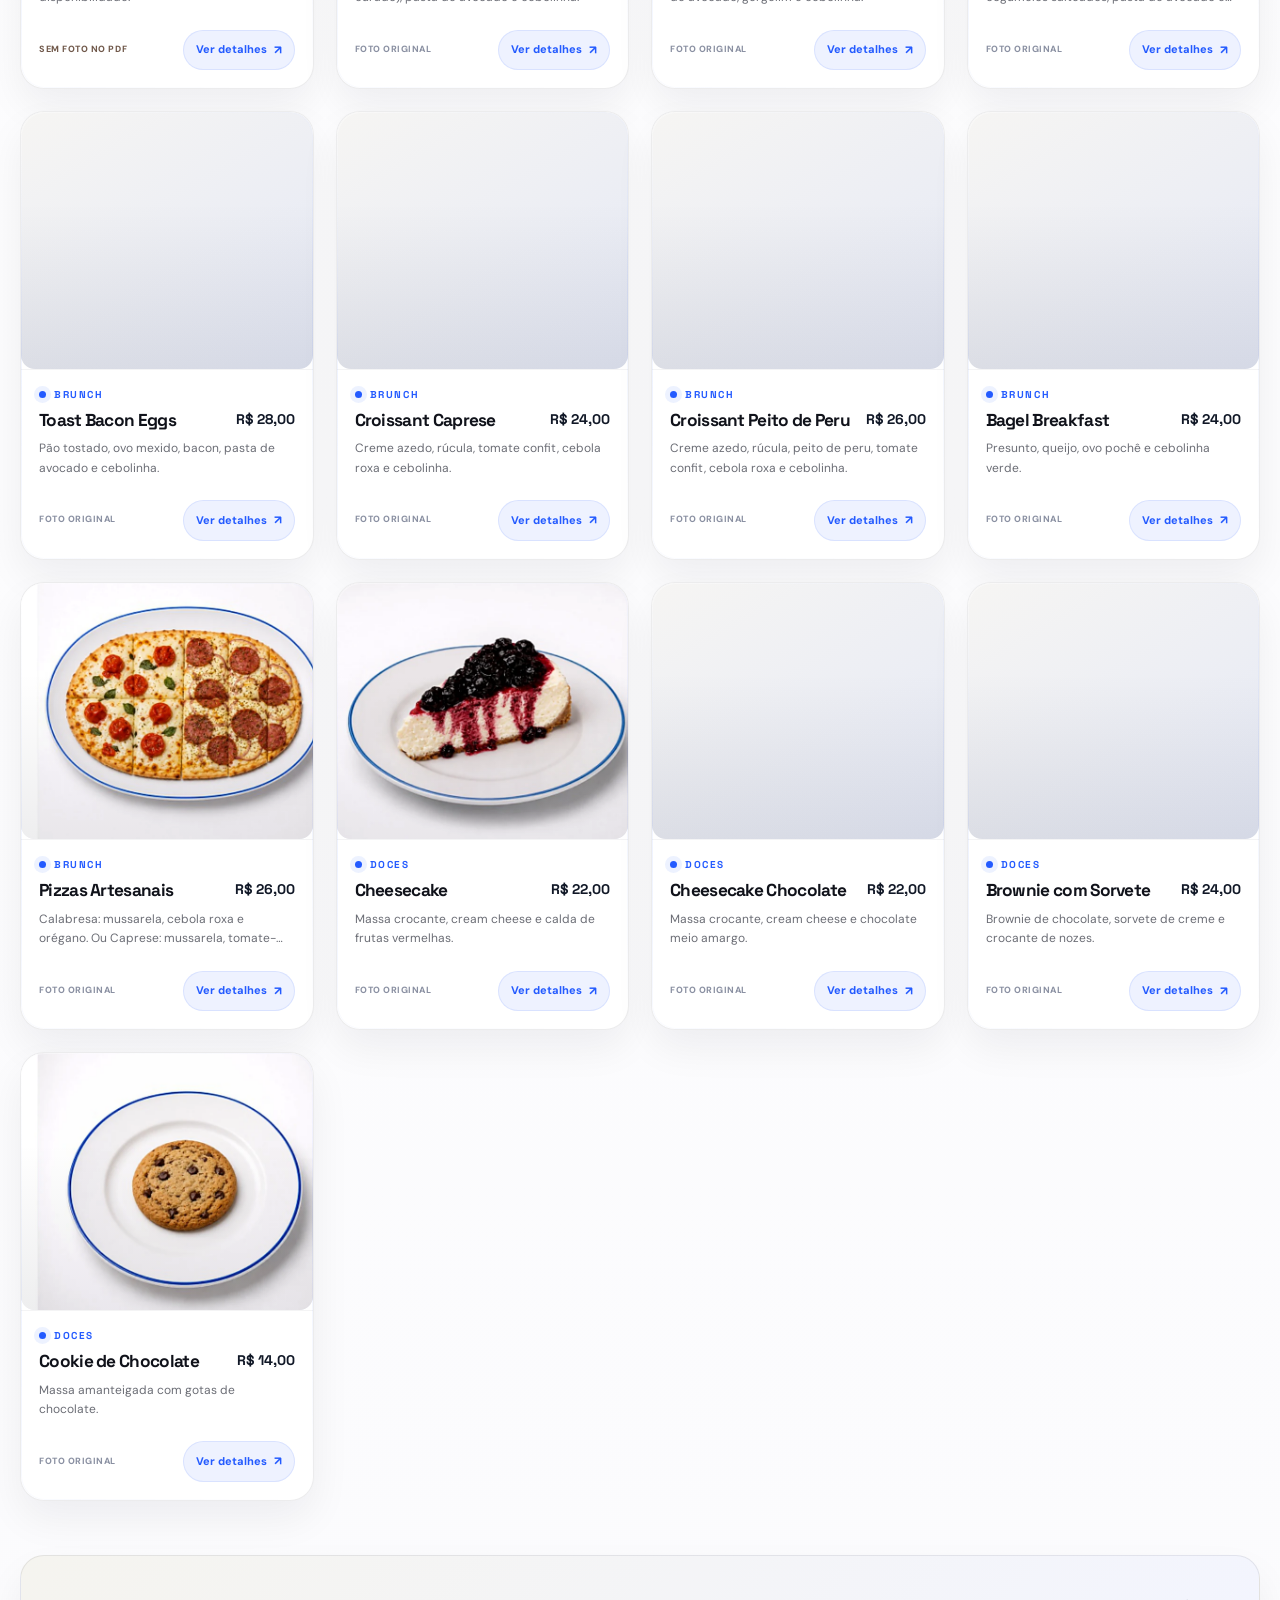
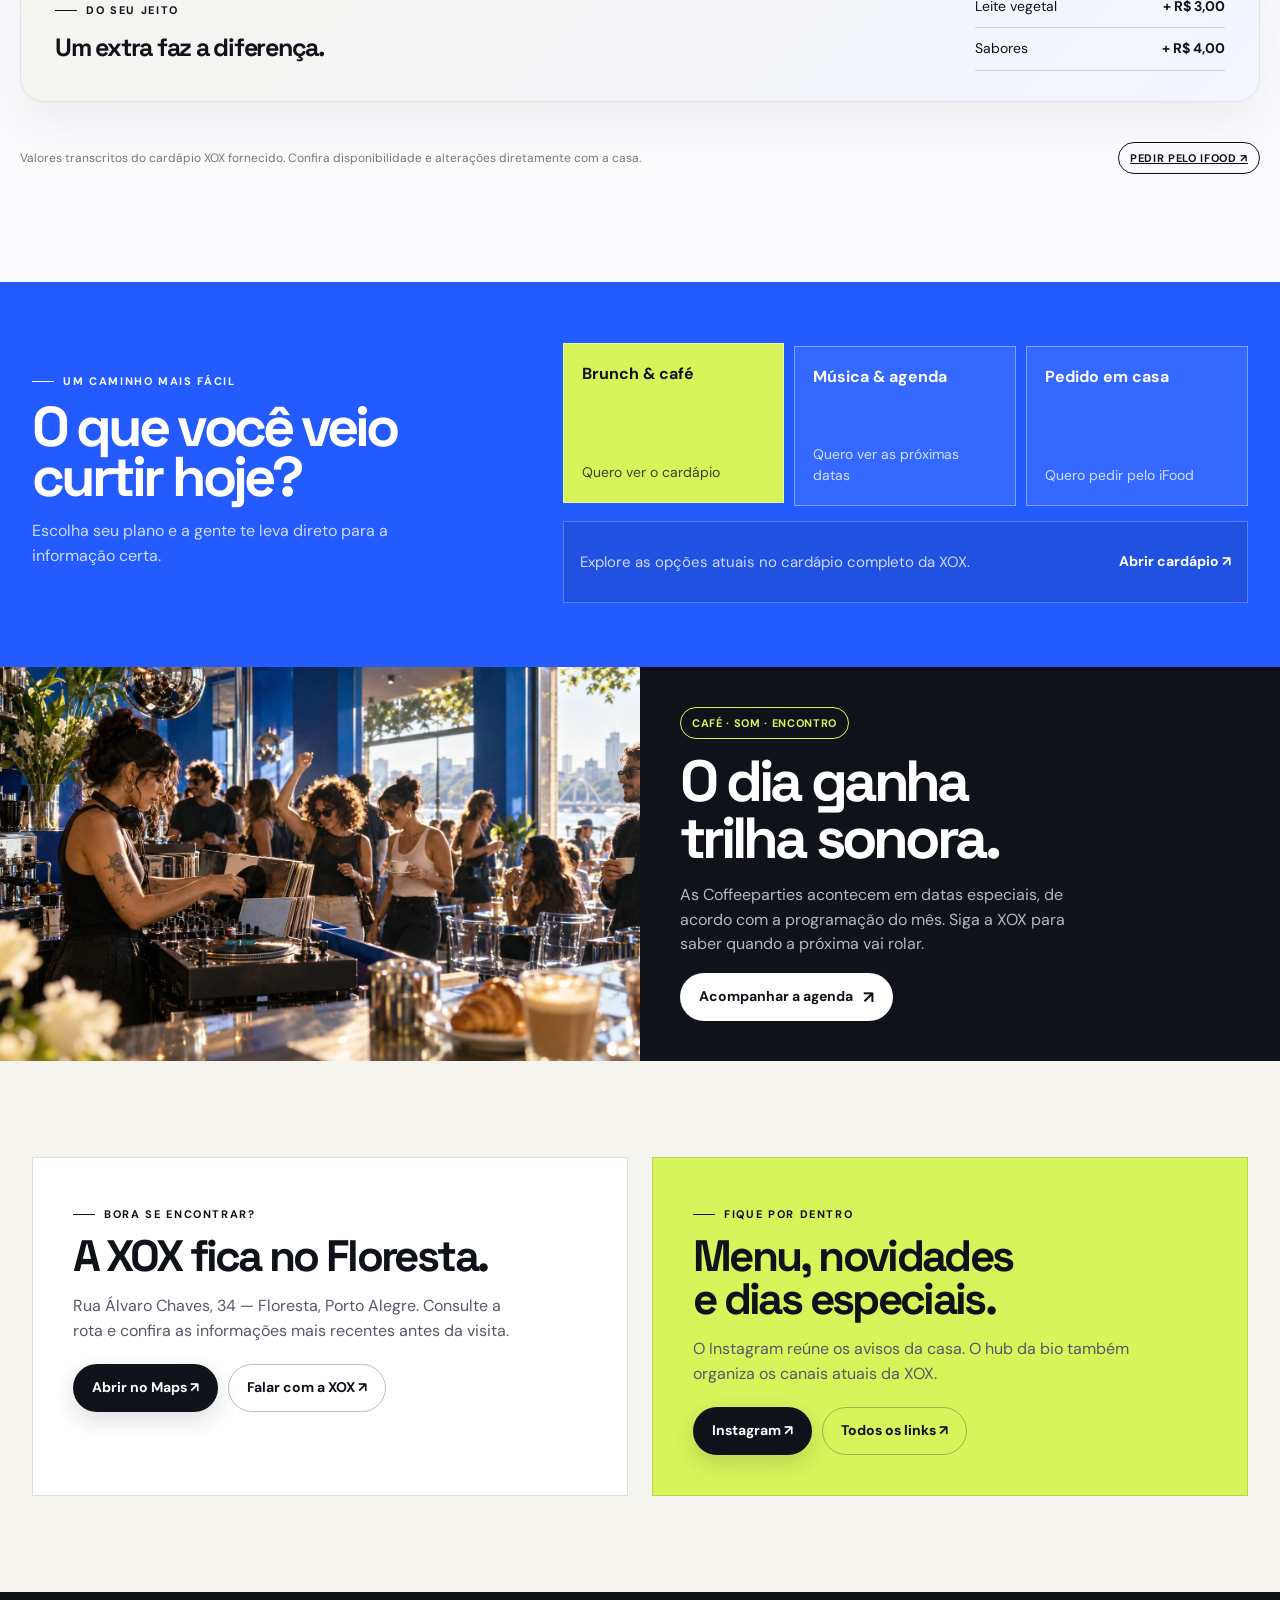
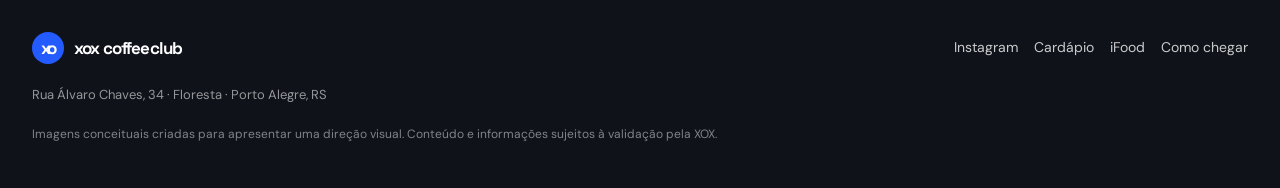
==== commit 2bff0159: "Fix product card composition across concepts" ====
--- a/site/index.html
+++ b/site/index.html
@@ -69,7 +69,7 @@
  <div class="spotlight-intro"><span class="spotlight-eyebrow" data-role="spotlight-eyebrow">01 / OS FAVORITOS</span><h3 data-role="spotlight-title">Worth a<br><em>closer look.</em></h3><p data-role="spotlight-copy">Três boas desculpas para ficar mais um pouco.</p><span class="spotlight-decor" aria-hidden="true">✳</span></div>
  <button class="spotlight-item" type="button" data-product="2" aria-label="Ver Strawberry Matcha"><span class="spotlight-visual"><img src="assets/menu/strawberry-matcha.webp" loading="lazy" decoding="async" width="620" height="750" alt="Strawberry Matcha"></span><span class="spotlight-caption"><span>01 / SIGNATURE</span><strong>Strawberry<br>Matcha</strong><b>R$ 22,00 <i>↗</i></b></span></button>
  <button class="spotlight-item" type="button" data-product="22" aria-label="Ver Toast Salmão"><span class="spotlight-visual"><img src="assets/menu/toast-salmao.webp" loading="lazy" decoding="async" width="620" height="750" alt="Toast Salmão"></span><span class="spotlight-caption"><span>02 / BRUNCH</span><strong>Toast<br>Salmão</strong><b>R$ 38,00 <i>↗</i></b></span></button>
- <button class="spotlight-item" type="button" data-product="30" aria-label="Ver Cheesecake"><span class="spotlight-visual"><img src="assets/menu/cheesecake.webp" loading="lazy" decoding="async" width="620" height="750" alt="Cheesecake"></span><span class="spotlight-caption"><span>03 / SWEET</span><strong>Cheese-<br>cake</strong><b>R$ 22,00 <i>↗</i></b></span></button>
+ <button class="spotlight-item" type="button" data-product="30" aria-label="Ver Cheesecake"><span class="spotlight-visual"><img src="assets/menu/cheesecake.webp" loading="lazy" decoding="async" width="620" height="750" alt="Cheesecake"></span><span class="spotlight-caption"><span>03 / SWEET</span><strong>Cheesecake</strong><b>R$ 22,00 <i>↗</i></b></span></button>
 </div>
 <div class="catalog-controls"><label class="search-field"><span aria-hidden="true">⌕</span><input data-role="menu-search" type="search" placeholder="Buscar por nome ou ingrediente..." autocomplete="off" aria-label="Buscar no cardápio"><button type="button" class="search-clear" data-role="search-clear" aria-label="Limpar busca" hidden>✕</button><kbd>/</kbd></label><div class="categories" role="group" aria-label="Filtrar cardápio" data-role="category-list"></div><div class="controls-note">busque, filtre e explore os detalhes</div></div><div class="menu-count" data-role="menu-count" aria-live="polite"></div><div class="menu-grid" data-role="menu-grid"></div><div class="menu-empty" data-role="menu-empty" hidden><h3>Nada por aqui :/</h3><p>Tente outro ingrediente ou escolha uma categoria.</p><button data-role="clear-filters" class="pill primary">Ver tudo novamente ↗</button></div><div class="menu-extras"><div><span class="eyebrow">do seu jeito</span><h3>Um extra faz a diferença.</h3></div><div class="extras-list"><div>Leite vegetal <b>+ R$ 3,00</b></div><div>Sabores <b>+ R$ 4,00</b></div></div></div><div class="menu-bottom"><p>Valores transcritos do cardápio XOX fornecido. Confira disponibilidade e alterações diretamente com a casa.</p><a href="https://www.ifood.com.br/delivery/porto-alegre-rs/xox-coffeeclub-floresta/fa80816a-323a-4dc0-9d6d-e260d02aa68b?utm_medium=share" target="_blank" rel="noopener noreferrer" class="pill dark">Pedir pelo iFood ↗</a></div></div></section>
       <section class="experience" aria-labelledby="mood-v1"><div class="wrap experience-inner"><div><span class="eyebrow">um caminho mais fácil</span><h2 id="mood-v1">O que você veio<br>curtir hoje?</h2><p>Escolha seu plano e a gente te leva direto para a informação certa.</p></div><div class="experience-options" data-choices><button class="experience-option" type="button" aria-pressed="true" data-choice="brunch"><b>Brunch & café</b><span>Quero ver o cardápio</span></button><button class="experience-option" type="button" aria-pressed="false" data-choice="agenda"><b>Música & agenda</b><span>Quero ver as próximas datas</span></button><button class="experience-option" type="button" aria-pressed="false" data-choice="delivery"><b>Pedido em casa</b><span>Quero pedir pelo iFood</span></button><div class="experience-result" aria-live="polite"><p data-result>Explore as opções atuais no cardápio completo da XOX.</p><a data-result-link href="#catalogo-v1">Abrir cardápio ↗</a></div></div></div></section>
@@ -88,7 +88,7 @@
  <div class="spotlight-intro"><span class="spotlight-eyebrow" data-role="spotlight-eyebrow">01 / OS FAVORITOS</span><h3 data-role="spotlight-title">Sabores para<br><em>ficar sem pressa.</em></h3><p data-role="spotlight-copy">Três boas desculpas para ficar mais um pouco.</p><span class="spotlight-decor" aria-hidden="true">✳</span></div>
  <button class="spotlight-item" type="button" data-product="2" aria-label="Ver Strawberry Matcha"><span class="spotlight-visual"><img src="assets/menu/strawberry-matcha.webp" loading="lazy" decoding="async" width="620" height="750" alt="Strawberry Matcha"></span><span class="spotlight-caption"><span>01 / SIGNATURE</span><strong>Strawberry<br>Matcha</strong><b>R$ 22,00 <i>↗</i></b></span></button>
  <button class="spotlight-item" type="button" data-product="22" aria-label="Ver Toast Salmão"><span class="spotlight-visual"><img src="assets/menu/toast-salmao.webp" loading="lazy" decoding="async" width="620" height="750" alt="Toast Salmão"></span><span class="spotlight-caption"><span>02 / BRUNCH</span><strong>Toast<br>Salmão</strong><b>R$ 38,00 <i>↗</i></b></span></button>
- <button class="spotlight-item" type="button" data-product="30" aria-label="Ver Cheesecake"><span class="spotlight-visual"><img src="assets/menu/cheesecake.webp" loading="lazy" decoding="async" width="620" height="750" alt="Cheesecake"></span><span class="spotlight-caption"><span>03 / SWEET</span><strong>Cheese-<br>cake</strong><b>R$ 22,00 <i>↗</i></b></span></button>
+ <button class="spotlight-item" type="button" data-product="30" aria-label="Ver Cheesecake"><span class="spotlight-visual"><img src="assets/menu/cheesecake.webp" loading="lazy" decoding="async" width="620" height="750" alt="Cheesecake"></span><span class="spotlight-caption"><span>03 / SWEET</span><strong>Cheesecake</strong><b>R$ 22,00 <i>↗</i></b></span></button>
 </div>
 <div class="catalog-controls"><label class="search-field"><span aria-hidden="true">⌕</span><input data-role="menu-search" type="search" placeholder="Buscar por nome ou ingrediente..." autocomplete="off" aria-label="Buscar no cardápio"><button type="button" class="search-clear" data-role="search-clear" aria-label="Limpar busca" hidden>✕</button><kbd>/</kbd></label><div class="categories" role="group" aria-label="Filtrar cardápio" data-role="category-list"></div><div class="controls-note">busque, filtre e explore os detalhes</div></div><div class="menu-count" data-role="menu-count" aria-live="polite"></div><div class="menu-grid" data-role="menu-grid"></div><div class="menu-empty" data-role="menu-empty" hidden><h3>Nada por aqui :/</h3><p>Tente outro ingrediente ou escolha uma categoria.</p><button data-role="clear-filters" class="pill primary">Ver tudo novamente ↗</button></div><div class="menu-extras"><div><span class="eyebrow">do seu jeito</span><h3>Um extra faz a diferença.</h3></div><div class="extras-list"><div>Leite vegetal <b>+ R$ 3,00</b></div><div>Sabores <b>+ R$ 4,00</b></div></div></div><div class="menu-bottom"><p>Valores transcritos do cardápio XOX fornecido. Confira disponibilidade e alterações diretamente com a casa.</p><a href="https://www.ifood.com.br/delivery/porto-alegre-rs/xox-coffeeclub-floresta/fa80816a-323a-4dc0-9d6d-e260d02aa68b?utm_medium=share" target="_blank" rel="noopener noreferrer" class="pill dark">Pedir pelo iFood ↗</a></div></div></section>
       <section class="experience"><div class="wrap experience-inner"><div><span class="eyebrow">qual é o seu plano?</span><h2>Comece por aqui.</h2><p>Um atalho para o que você veio descobrir.</p></div><div class="experience-options" data-choices><button class="experience-option" type="button" aria-pressed="true" data-choice="brunch"><b>Um café demorado</b><span>Ver o cardápio da casa</span></button><button class="experience-option" type="button" aria-pressed="false" data-choice="agenda"><b>Um dia com música</b><span>Conferir a agenda mensal</span></button><button class="experience-option" type="button" aria-pressed="false" data-choice="delivery"><b>Um pedido em casa</b><span>Escolher pelo iFood</span></button><div class="experience-result" aria-live="polite"><p data-result>Conheça as opções atuais no cardápio completo da casa.</p><a data-result-link href="#catalogo-v2">Abrir cardápio ↗</a></div></div></div></section>
@@ -107,7 +107,7 @@
  <div class="spotlight-intro"><span class="spotlight-eyebrow" data-role="spotlight-eyebrow">01 / OS FAVORITOS</span><h3 data-role="spotlight-title">THE XOX<br><em>HOT LIST.</em></h3><p data-role="spotlight-copy">Três boas desculpas para ficar mais um pouco.</p><span class="spotlight-decor" aria-hidden="true">✳</span></div>
  <button class="spotlight-item" type="button" data-product="2" aria-label="Ver Strawberry Matcha"><span class="spotlight-visual"><img src="assets/menu/strawberry-matcha.webp" loading="lazy" decoding="async" width="620" height="750" alt="Strawberry Matcha"></span><span class="spotlight-caption"><span>01 / SIGNATURE</span><strong>Strawberry<br>Matcha</strong><b>R$ 22,00 <i>↗</i></b></span></button>
  <button class="spotlight-item" type="button" data-product="22" aria-label="Ver Toast Salmão"><span class="spotlight-visual"><img src="assets/menu/toast-salmao.webp" loading="lazy" decoding="async" width="620" height="750" alt="Toast Salmão"></span><span class="spotlight-caption"><span>02 / BRUNCH</span><strong>Toast<br>Salmão</strong><b>R$ 38,00 <i>↗</i></b></span></button>
- <button class="spotlight-item" type="button" data-product="30" aria-label="Ver Cheesecake"><span class="spotlight-visual"><img src="assets/menu/cheesecake.webp" loading="lazy" decoding="async" width="620" height="750" alt="Cheesecake"></span><span class="spotlight-caption"><span>03 / SWEET</span><strong>Cheese-<br>cake</strong><b>R$ 22,00 <i>↗</i></b></span></button>
+ <button class="spotlight-item" type="button" data-product="30" aria-label="Ver Cheesecake"><span class="spotlight-visual"><img src="assets/menu/cheesecake.webp" loading="lazy" decoding="async" width="620" height="750" alt="Cheesecake"></span><span class="spotlight-caption"><span>03 / SWEET</span><strong>Cheesecake</strong><b>R$ 22,00 <i>↗</i></b></span></button>
 </div>
 <div class="catalog-controls"><label class="search-field"><span aria-hidden="true">⌕</span><input data-role="menu-search" type="search" placeholder="Buscar por nome ou ingrediente..." autocomplete="off" aria-label="Buscar no cardápio"><button type="button" class="search-clear" data-role="search-clear" aria-label="Limpar busca" hidden>✕</button><kbd>/</kbd></label><div class="categories" role="group" aria-label="Filtrar cardápio" data-role="category-list"></div><div class="controls-note">busque, filtre e explore os detalhes</div></div><div class="menu-count" data-role="menu-count" aria-live="polite"></div><div class="menu-grid" data-role="menu-grid"></div><div class="menu-empty" data-role="menu-empty" hidden><h3>Nada por aqui :/</h3><p>Tente outro ingrediente ou escolha uma categoria.</p><button data-role="clear-filters" class="pill primary">Ver tudo novamente ↗</button></div><div class="menu-extras"><div><span class="eyebrow">do seu jeito</span><h3>Um extra faz a diferença.</h3></div><div class="extras-list"><div>Leite vegetal <b>+ R$ 3,00</b></div><div>Sabores <b>+ R$ 4,00</b></div></div></div><div class="menu-bottom"><p>Valores transcritos do cardápio XOX fornecido. Confira disponibilidade e alterações diretamente com a casa.</p><a href="https://www.ifood.com.br/delivery/porto-alegre-rs/xox-coffeeclub-floresta/fa80816a-323a-4dc0-9d6d-e260d02aa68b?utm_medium=share" target="_blank" rel="noopener noreferrer" class="pill dark">Pedir pelo iFood ↗</a></div></div></section>
       <section class="experience"><div class="wrap experience-inner"><div><span class="eyebrow">qual é a boa?</span><h2>CHOOSE<br>YOUR MODE.</h2><p>O próximo clique depende do seu plano.</p></div><div class="experience-options" data-choices><button class="experience-option" type="button" aria-pressed="true" data-choice="brunch"><b>BRUNCH MODE</b><span>cardápio da casa</span></button><button class="experience-option" type="button" aria-pressed="false" data-choice="agenda"><b>COFFEE PARTY</b><span>agenda no Instagram</span></button><button class="experience-option" type="button" aria-pressed="false" data-choice="delivery"><b>HOME MODE</b><span>pedir pelo iFood</span></button><div class="experience-result" aria-live="polite"><p data-result>Explore as opções atuais no menu completo da XOX.</p><a data-result-link href="#catalogo-v3">EXPLORAR MENU ↓</a></div></div></div></section>
--- a/site/catalog.css
+++ b/site/catalog.css
@@ -397,4 +397,77 @@
 #product-dialog[data-concept="v3"]{border-radius:0;border:3px solid #111;box-shadow:12px 12px 0 #e8ff48}
 #product-dialog[data-concept="v3"] .dialog-copy h2{font-family:var(--poster);font-weight:400;letter-spacing:.01em}
 .design .catalog-section .product-card,.design .catalog-section .spotlight-item{cursor:pointer}
+/* Card system: predictable geometry across the three concept styles. */
+.design .catalog-section .menu-grid{align-items:stretch;grid-auto-rows:1fr}
+.design .catalog-section .product-card{height:100%;min-height:0;align-self:stretch}
+.design .catalog-section .product-art{flex:none;aspect-ratio:1/.88}
+.design .catalog-section .product-art img{display:block;width:100%;height:100%;object-fit:cover}
+.design .catalog-section .product-meta{min-height:190px;gap:9px}
+.design .catalog-section .product-row{align-items:flex-start;gap:10px}
+.design .catalog-section .product-row strong{max-width:none;min-width:0;overflow-wrap:anywhere}
+.design .catalog-section .product-row b{flex:none;white-space:nowrap}
+.design .catalog-section .product-description{min-height:0;min-block-size:3.24em;-webkit-line-clamp:2}
+.design .catalog-section .product-footer{margin-top:auto;align-items:center}
+.design .catalog-section .product-hint{font-size:9px;letter-spacing:.06em}
+.design .catalog-section .product-more{white-space:nowrap}
+.design .catalog-section .card-badges{z-index:2;gap:8px}
+.design .catalog-section .card-badges{display:none}
+.design .catalog-section .card-tag,.design .catalog-section .price-tag{padding:7px 10px;font-size:9px;letter-spacing:.06em}
+.design .catalog-section .spotlight-item{min-width:0;min-height:0}
+.design .catalog-section .spotlight-caption strong{overflow-wrap:normal;word-break:normal;hyphens:none}
+.design .catalog-section .spotlight-caption b{gap:8px}
+.design .catalog-section .spotlight-caption b i{flex:none}
+.design .catalog-section .spotlight-caption{inset:auto 0 0;min-width:0}
+.design.v1 .catalog-section .spotlight-caption strong{font-size:clamp(18px,1.75vw,25px)}
+.design.v2 .catalog-section .spotlight-caption strong{font-size:clamp(22px,2.15vw,31px)}
+.design.v3 .catalog-section .spotlight-caption strong{font-size:clamp(25px,2.6vw,38px);line-height:.92;overflow-wrap:anywhere}
+.design .catalog-section .product-card:focus-visible,.design .catalog-section .spotlight-item:focus-visible{outline:3px solid var(--menu-accent);outline-offset:4px}
+.design.v1 .catalog-section .product-row strong{font-size:clamp(16px,1.35vw,19px)}
+.design.v2 .catalog-section .product-art{aspect-ratio:1/.88;border-radius:150px 150px 0 0}
+.design.v2 .catalog-section .product-card{border-radius:150px 150px 20px 20px}
+.design.v2 .catalog-section .product-meta{min-height:194px}
+.design.v2 .catalog-section .product-row{flex-direction:row;align-items:flex-start}
+.design.v2 .catalog-section .product-row strong{font-size:clamp(18px,1.6vw,23px);overflow-wrap:normal}
+.design.v2 .catalog-section .product-row b{font:700 13px var(--display);white-space:nowrap}
+.design.v3 .catalog-section .product-meta{min-height:210px}
+.design.v3 .catalog-section .product-row{flex-direction:row;align-items:flex-start;gap:8px}
+.design.v3 .catalog-section .product-row strong{font:400 clamp(22px,2vw,29px)/.95 var(--poster);overflow-wrap:anywhere}
+.design.v3 .catalog-section .product-row b{font:400 17px/1.1 var(--poster);white-space:nowrap}
+.design.v3 .catalog-section .product-description{font-size:11px}
+.design.v3 .catalog-section .product-more{font-size:10px;padding:8px 10px}
+@media(max-width:760px){
+ .design .catalog-section .product-art{aspect-ratio:1/.84}
+ .design .catalog-section .product-meta{min-height:176px;padding:13px 12px}
+ .design .catalog-section .product-row{flex-direction:column;gap:4px}
+ .design .catalog-section .product-row strong{font-size:15px}
+ .design .catalog-section .product-row b{font-size:12px}
+ .design .catalog-section .product-description{font-size:10px;line-height:1.45;min-block-size:2.9em}
+ .design .catalog-section .product-footer{gap:5px;align-items:flex-end}
+ .design .catalog-section .product-hint{font-size:8px}
+ .design .catalog-section .product-more{min-height:36px;padding:8px 9px;font-size:9px}
+ .design.v1 .catalog-section .spotlight-caption strong{font-size:clamp(18px,4vw,25px)}
+ .design.v2 .catalog-section .spotlight-caption strong{font-size:clamp(20px,4.8vw,29px)}
+ .design.v3 .catalog-section .spotlight-caption strong{font-size:clamp(23px,6vw,34px)}
+ .design .catalog-section .card-badges{top:9px;left:8px;right:8px;gap:5px}
+ .design .catalog-section .card-tag,.design .catalog-section .price-tag{padding:6px 7px;font-size:8px}
+ .design.v2 .catalog-section .product-art{aspect-ratio:1/.84;border-radius:110px 110px 0 0}
+ .design.v2 .catalog-section .product-card{border-radius:110px 110px 16px 16px}
+ .design.v2 .catalog-section .product-meta{min-height:178px;padding:14px 11px}
+ .design.v2 .catalog-section .product-row{flex-direction:column}
+ .design.v2 .catalog-section .product-row strong{font-size:17px}
+ .design.v2 .catalog-section .product-row b{font:700 12px var(--display)}
+ .design.v3 .catalog-section .product-meta{min-height:190px}
+ .design.v3 .catalog-section .product-row{flex-direction:column;gap:5px}
+ .design.v3 .catalog-section .product-row strong{font-size:22px}
+ .design.v3 .catalog-section .product-row b{font-size:16px}
+ .design.v3 .catalog-section .product-description{font-size:10px}
+}
+@media(max-width:360px){
+ .design .catalog-section .product-meta{padding:11px 9px;min-height:168px}
+ .design .catalog-section .product-row strong{font-size:14px}
+ .design .catalog-section .product-hint{max-width:62px;line-height:1.25}
+ .design .catalog-section .product-more{font-size:8px;padding:7px}
+ .design.v3 .catalog-section .product-row strong{font-size:20px}
+}
+@media(prefers-reduced-motion:reduce){.design .catalog-section .product-card{transition:none}}
 @media(max-width:720px){.design .catalog-section.section-pad{padding-block:64px}.design .catalog-section .wrap{width:min(100% - 30px,560px)}.design .catalog-section .catalog-heading h2{font-size:clamp(38px,10vw,66px)}}
